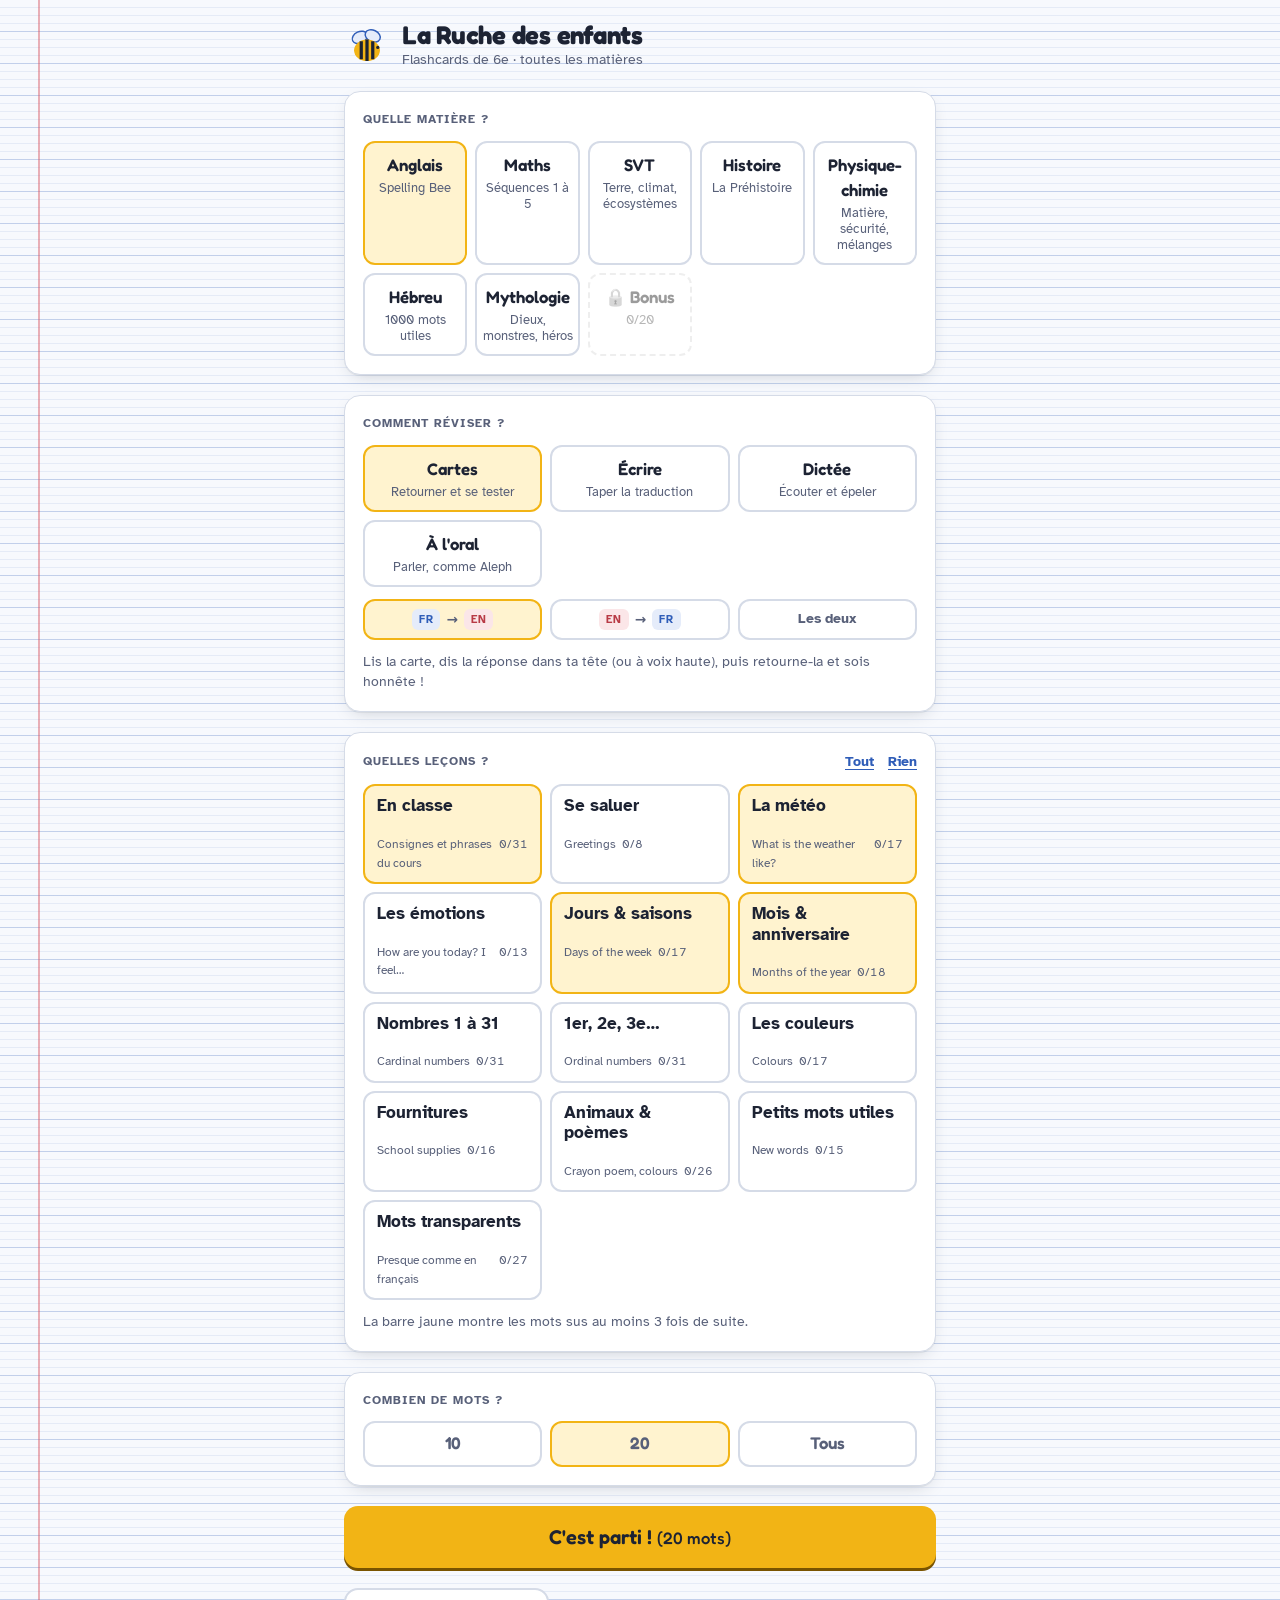
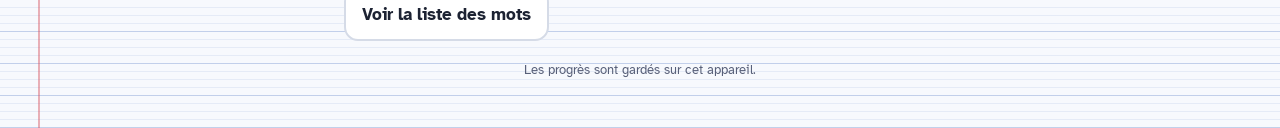
==== index.html @ da1e1bb5 "Bonus : les 7 livres de Harry Potter ; code secret limité à 3 fois de suite Co-Authored-By: Claude O" ====
<!doctype html>
<html lang="fr">
<head>
<meta charset="utf-8">
<meta name="viewport" content="width=device-width,initial-scale=1,viewport-fit=cover">
<meta name="robots" content="noindex,nofollow">
<style>:root{color-scheme:light;box-sizing:border-box;padding-top:env(safe-area-inset-top,0px);padding-bottom:env(safe-area-inset-bottom,0px)}html{scroll-padding-top:env(safe-area-inset-top,0px)}body{margin:0;padding:0;font:14px -apple-system,BlinkMacSystemFont,sans-serif;background:#faf9f5;color:#141413}img{max-width:100%}[hidden]{display:none!important}</style>
</head>
<body>
<link rel="manifest" href="manifest.webmanifest">
<link rel="icon" href="icons/icon-192.png">
<link rel="apple-touch-icon" href="icons/icon-192.png">
<meta name="theme-color" content="#F2B415">
<title>La Ruche des enfants</title>
<link rel="preconnect" href="https://fonts.googleapis.com">
<link rel="preconnect" href="https://fonts.gstatic.com" crossorigin>
<link href="https://fonts.googleapis.com/css2?family=Fredoka:wght@500;600;700&family=Atkinson+Hyperlegible:ital,wght@0,400;0,700;1,400&display=swap" rel="stylesheet">
<style>
/* Mise en page : une colonne étroite posée sur une feuille Seyès (marge rouge, lignes bleues),
   les cartes sont des fiches bristol blanches, l'accent est le jaune miel du « Spelling Bee ». */
:root{
  --paper:#F7F9FD;
  --line:rgba(70,110,190,.10);
  --line-strong:rgba(70,110,190,.22);
  --margin:rgba(214,84,96,.45);
  --card:#FFFFFF;
  --ink:#1D2333;
  --ink-soft:#586079;
  --border:#D5DBE7;
  --honey:#F2B415;
  --honey-ink:#7A5400;
  --honey-pale:#FFF3CF;
  --on-honey:#1D2333;
  --fr:#2F5DB8;
  --fr-pale:#E5ECFA;
  --en:#B83A45;
  --en-pale:#FBE6E8;
  --ok:#23804F;
  --ok-pale:#DDF2E5;
  --bad:#C23B30;
  --bad-pale:#FBE3E0;
  --shadow:0 1px 0 rgba(29,35,51,.06), 0 6px 18px -8px rgba(29,35,51,.25);
  --f-display:"Fredoka", "Trebuchet MS", system-ui, sans-serif;
  --f-body:"Atkinson Hyperlegible", "Segoe UI", system-ui, sans-serif;
  --r:16px;
}
@media (prefers-color-scheme: dark){
  :root:not([data-theme="light"]){
    --paper:#131722; --line:rgba(120,150,220,.07); --line-strong:rgba(120,150,220,.14);
    --margin:rgba(230,110,120,.35); --card:#1D2230; --ink:#ECEFF6; --ink-soft:#A2AAC0;
    --border:#30384A; --honey:#F5C33B; --honey-ink:#F5C33B; --honey-pale:#3A3115; --on-honey:#1D2333;
    --fr:#8DB0F5; --fr-pale:#22304D; --en:#F2939B; --en-pale:#43242A;
    --ok:#62CB8F; --ok-pale:#173B28; --bad:#F2857A; --bad-pale:#45201D;
    --shadow:0 1px 0 rgba(0,0,0,.3), 0 8px 22px -10px rgba(0,0,0,.7);
    color-scheme:dark;
  }
}
:root[data-theme="dark"]{
  --paper:#131722; --line:rgba(120,150,220,.07); --line-strong:rgba(120,150,220,.14);
  --margin:rgba(230,110,120,.35); --card:#1D2230; --ink:#ECEFF6; --ink-soft:#A2AAC0;
  --border:#30384A; --honey:#F5C33B; --honey-ink:#F5C33B; --honey-pale:#3A3115; --on-honey:#1D2333;
  --fr:#8DB0F5; --fr-pale:#22304D; --en:#F2939B; --en-pale:#43242A;
  --ok:#62CB8F; --ok-pale:#173B28; --bad:#F2857A; --bad-pale:#45201D;
  --shadow:0 1px 0 rgba(0,0,0,.3), 0 8px 22px -10px rgba(0,0,0,.7);
  color-scheme:dark;
}
*{box-sizing:border-box;-webkit-tap-highlight-color:transparent}
[hidden]{display:none!important}
html,body{margin:0}
body{
  background-color:var(--paper);
  background-image:
    linear-gradient(90deg, transparent 38px, var(--margin) 38px, var(--margin) 40px, transparent 40px),
    repeating-linear-gradient(180deg, transparent 0 31px, var(--line-strong) 31px 32px),
    repeating-linear-gradient(180deg, transparent 0 7px, var(--line) 7px 8px);
  color:var(--ink);
  font-family:var(--f-body);
  font-size:17px;
  line-height:1.5;
  min-height:100vh;
}
.wrap{max-width:640px;margin:0 auto;padding-inline:16px;padding-block:20px 48px;display:flex;flex-direction:column;gap:20px}
@media (min-width:700px){ .wrap{padding-inline:24px} }
h1,h2,h3{font-family:var(--f-display);font-weight:600;margin:0;text-wrap:balance;line-height:1.15}
button{font:inherit;color:inherit;cursor:pointer}
button:focus-visible,input:focus-visible,a:focus-visible,.chip:focus-visible{outline:3px solid var(--fr);outline-offset:2px}

/* En-tête */
.top{display:flex;align-items:center;justify-content:space-between;gap:12px}
.brand{display:flex;align-items:center;gap:12px;min-width:0}
.brand svg{flex:none}
.brand h1{font-size:1.6rem;font-weight:700;letter-spacing:-.01em}
.brand p{margin:0;color:var(--ink-soft);font-size:.9rem}
.iconbtn{border:1px solid var(--border);background:var(--card);border-radius:999px;padding:8px 14px;font-size:.9rem;font-weight:700;display:inline-flex;align-items:center;gap:6px}
.iconbtn:hover{border-color:var(--ink-soft)}

/* Blocs de réglages */
.panel{background:var(--card);border:1px solid var(--border);border-radius:var(--r);padding:18px;display:flex;flex-direction:column;gap:12px;box-shadow:var(--shadow)}
.label{font-size:.78rem;font-weight:700;letter-spacing:.08em;text-transform:uppercase;color:var(--ink-soft)}
.seg{display:grid;gap:8px;grid-template-columns:repeat(3,1fr)}
.seg button{border:2px solid var(--border);background:transparent;border-radius:12px;padding:10px 8px;text-align:center;display:flex;flex-direction:column;gap:2px;align-items:center;min-width:0}
.seg button b{font-family:var(--f-display);font-weight:600;font-size:1.05rem}
.seg button .sub{font-size:.8rem;color:var(--ink-soft);line-height:1.25}
.seg button[aria-pressed="true"]{border-color:var(--honey);background:var(--honey-pale)}
.seg.small button{padding:8px 6px}
.dir{display:inline-flex;align-items:center;gap:6px;font-weight:700}
.tag{font-size:.7rem;font-weight:700;letter-spacing:.06em;padding:2px 7px;border-radius:6px}
.tag.fr{background:var(--fr-pale);color:var(--fr)}
.tag.en{background:var(--en-pale);color:var(--en)}

.themes{display:grid;grid-template-columns:repeat(auto-fill,minmax(170px,1fr));gap:8px}
.chip{border:2px solid var(--border);background:transparent;border-radius:12px;padding:10px 12px;text-align:left;display:flex;flex-direction:column;gap:6px;min-width:0}
.chip[aria-pressed="true"]{border-color:var(--honey);background:var(--honey-pale)}
.chip .n{font-weight:700;line-height:1.2}
.chip .meta{font-size:.78rem;color:var(--ink-soft);display:flex;justify-content:space-between;gap:6px;font-variant-numeric:tabular-nums}
.bar{height:6px;border-radius:99px;background:var(--border);overflow:hidden}
.bar i{display:block;height:100%;background:var(--honey);border-radius:99px;transition:width .4s}
.row{display:flex;gap:8px;flex-wrap:wrap;align-items:center;justify-content:space-between}
.link{background:none;border:0;padding:0;color:var(--fr);font-weight:700;text-decoration:underline;text-underline-offset:3px;font-size:.9rem}

.go{background:var(--honey);color:var(--on-honey);border:0;border-radius:14px;padding:16px 20px;font-family:var(--f-display);font-weight:600;font-size:1.25rem;box-shadow:0 3px 0 var(--honey-ink);width:100%}
.go:active{transform:translateY(2px);box-shadow:0 1px 0 var(--honey-ink)}
.go:disabled{opacity:.5;cursor:not-allowed}
.ghost{background:var(--card);border:2px solid var(--border);border-radius:14px;padding:12px 16px;font-weight:700}
.ghost:hover{border-color:var(--ink-soft)}
.hint{font-size:.85rem;color:var(--ink-soft);margin:0}

/* Séance */
.prog{display:flex;align-items:center;gap:12px}
.prog .bar{flex:1;height:10px}
.prog span{font-variant-numeric:tabular-nums;font-weight:700;font-size:.9rem;color:var(--ink-soft)}
.stage{perspective:1400px}
.flash{position:relative;min-height:260px;transform-style:preserve-3d;transition:transform .5s cubic-bezier(.3,.7,.3,1);cursor:pointer}
.flash.flipped{transform:rotateY(180deg)}
.face{position:absolute;inset:0;backface-visibility:hidden;-webkit-backface-visibility:hidden;background:var(--card);border:1px solid var(--border);border-radius:var(--r);box-shadow:var(--shadow);padding:22px 20px;display:flex;flex-direction:column;align-items:center;justify-content:center;gap:14px;text-align:center;overflow:hidden}
.face::before{content:"";position:absolute;left:0;right:0;top:0;height:8px}
.face.fr::before{background:var(--fr)}
.face.en::before{background:var(--en)}
.face.back{transform:rotateY(180deg)}
.word{font-family:var(--f-display);font-weight:600;font-size:clamp(1.6rem,6vw,2.4rem);line-height:1.2;overflow-wrap:anywhere;text-wrap:balance}
.note{color:var(--ink-soft);font-size:.9rem;margin:0}
.tap{position:absolute;bottom:12px;font-size:.8rem;color:var(--ink-soft)}
.speak{border:1px solid var(--border);background:var(--card);border-radius:999px;width:44px;height:44px;display:inline-grid;place-items:center;color:var(--en)}
.speak:hover{border-color:var(--en)}
.prompt{background:var(--card);border:1px solid var(--border);border-radius:var(--r);box-shadow:var(--shadow);padding:22px 20px;display:flex;flex-direction:column;gap:12px;align-items:center;text-align:center;position:relative;overflow:hidden}
.prompt::before{content:"";position:absolute;left:0;right:0;top:0;height:8px;background:var(--fr)}
.prompt.en::before{background:var(--en)}
.prompt.dict::before{background:var(--honey)}
.answer{display:flex;flex-direction:column;gap:10px}
.answer input{width:100%;font-family:var(--f-body);font-size:1.4rem;padding:14px 16px;border-radius:14px;border:2px solid var(--border);background:var(--card);color:var(--ink);text-align:center;letter-spacing:.02em}
.answer input:focus{border-color:var(--fr);outline:none}
.answer input.ok{border-color:var(--ok);background:var(--ok-pale)}
.answer input.bad{border-color:var(--bad);background:var(--bad-pale)}
.btns{display:grid;grid-template-columns:1fr 1fr;gap:10px}
.btns.one{grid-template-columns:1fr}
.b-ok{background:var(--ok);color:var(--card);border:0;border-radius:14px;padding:14px;font-weight:700;font-size:1.05rem}
.b-bad{background:var(--bad);color:var(--card);border:0;border-radius:14px;padding:14px;font-weight:700;font-size:1.05rem}
.feedback{border-radius:14px;padding:14px 16px;display:flex;flex-direction:column;gap:8px}
.feedback.ok{background:var(--ok-pale);color:var(--ink)}
.feedback.bad{background:var(--bad-pale);color:var(--ink)}
.feedback h3{font-size:1.15rem}
.feedback.ok h3{color:var(--ok)}
.feedback.bad h3{color:var(--bad)}
.spell{font-family:var(--f-body);font-size:1.35rem;letter-spacing:.06em;font-weight:700;overflow-wrap:anywhere}
.spell .x{background:var(--bad);color:var(--card);border-radius:4px;padding:0 2px}
.spell .g{background:var(--ok);color:var(--card);border-radius:4px;padding:0 2px}
.spell .gap{display:inline-block;min-width:.6em;border-bottom:3px solid var(--ok)}
.spell s{text-decoration-thickness:2px}
.small{font-size:.85rem;color:var(--ink-soft)}
.dictbtn{display:flex;gap:10px;justify-content:center;flex-wrap:wrap}
.big-listen{background:var(--honey);color:var(--on-honey);border:0;border-radius:999px;padding:14px 26px;font-family:var(--f-display);font-weight:600;font-size:1.2rem;display:inline-flex;gap:10px;align-items:center;box-shadow:0 3px 0 var(--honey-ink)}

/* Cartes question / réponse (maths, SVT…) */
.qcard{background:var(--card);border:1px solid var(--border);border-radius:var(--r);box-shadow:var(--shadow);padding:26px 20px 22px;display:flex;flex-direction:column;gap:14px;position:relative;overflow:hidden}
.qcard::before{content:"";position:absolute;left:0;right:0;top:0;height:8px;background:var(--fr)}
.qcard.svt::before{background:var(--ok)}
.qcard.histoire::before{background:var(--honey)}
.qcard.pc::before{background:var(--en)}
.qcard.mytho::before{background:linear-gradient(90deg,var(--fr) 0 50%,var(--card) 50% 100%);background-size:24px 8px}
.qcard.mytho{border-color:var(--fr)}
.pic{align-self:center;width:min(240px,70%);height:auto;aspect-ratio:1;border-radius:18px;border:3px solid var(--fr);object-fit:cover;background:var(--fr-pale)}
.pic.pcpic{object-fit:contain;background:#fff;border-color:var(--border);padding:8px}
.statue{margin:6px 0 0;display:flex;flex-direction:column;align-items:center;gap:6px}
.statue img{width:min(200px,60%);height:auto;aspect-ratio:1;border-radius:14px;object-fit:cover}
.statue figcaption{font-size:.8rem;color:var(--ink-soft)}
.heword{font-family:"Arial Hebrew","Noto Sans Hebrew","Segoe UI",system-ui,sans-serif;font-size:clamp(1.9rem,8vw,2.6rem);font-weight:700;line-height:1.25;color:var(--ink);text-align:center;direction:rtl;overflow-wrap:anywhere}
.translit{text-align:center;font-style:italic;color:var(--ink-soft);font-size:1.05rem}
.herow{display:flex;align-items:center;justify-content:center;gap:12px;flex-wrap:wrap}
.qcard.hebreu::before{background:linear-gradient(180deg,var(--fr) 0 3px,var(--card) 3px 5px,var(--fr) 5px 8px)}
.tbl td.he{direction:rtl;text-align:right;font-weight:700;font-size:1.05rem}
.tbl td.he small{display:block;direction:ltr;text-align:right;font-weight:400;font-style:italic;color:var(--ink-soft);font-size:.8rem}
.medal{align-self:center;width:112px;height:112px;border-radius:50%;display:grid;place-items:center;font-size:58px;line-height:1;background:var(--fr-pale);border:3px solid var(--fr);box-shadow:inset 0 0 0 6px var(--card)}
.qcard.bonus::before{background:linear-gradient(90deg,var(--en),var(--honey),var(--ok),var(--fr))}
#subjects button.is-locked{opacity:.45;filter:grayscale(1);border-style:dashed}
#subjects button.is-locked[aria-pressed="true"]{opacity:.7}
#subjects button.is-ready{border-color:var(--honey);background:var(--honey-pale);animation:glow 1.8s ease-in-out infinite}
#subjects button.is-ready b{color:var(--honey-ink)}
@keyframes glow{0%,100%{box-shadow:0 0 0 0 rgba(242,180,21,.0)}50%{box-shadow:0 0 0 5px rgba(242,180,21,.35)}}
@media (prefers-reduced-motion: reduce){#subjects button.is-ready{animation:none}}
.tally{display:flex;flex-wrap:wrap;gap:6px;justify-content:center}
.tally span{border:1px solid var(--border);border-radius:99px;padding:4px 10px;font-size:.85rem;color:var(--ink-soft)}
.tally span b{color:var(--ink);font-variant-numeric:tabular-nums}
.tally span.has{border-color:var(--honey)}
.tally span.full{border-color:var(--ok);background:var(--ok-pale)}
.tally span.full b{color:var(--ok)}
.lock{display:flex;flex-direction:column;gap:12px;align-items:center;text-align:center}
.lock h2{font-size:1.3rem}
.lock .bar{width:100%;height:12px}
.lock b.n{font-family:var(--f-display);font-size:2.2rem;font-variant-numeric:tabular-nums;line-height:1}
#subjects{grid-template-columns:repeat(auto-fit,minmax(100px,1fr))}
#subjects button{padding-inline:4px}

.qtext{font-family:var(--f-display);font-weight:600;font-size:clamp(1.2rem,4.6vw,1.5rem);line-height:1.3;text-wrap:balance;overflow-wrap:anywhere}
.qans{border-top:2px dashed var(--border);padding-top:14px;display:flex;flex-direction:column;gap:8px}
.atext{font-size:1.1rem;line-height:1.55;overflow-wrap:anywhere}
.atext b{color:var(--en)}
.tag.q{background:var(--fr-pale);color:var(--fr);align-self:flex-start}
.tag.a{background:var(--ok-pale);color:var(--ok);align-self:flex-start}
.tbl td.ans{font-size:.92rem}
.tbl td.ans b{color:var(--en)}

/* Résultats */
.score{display:flex;align-items:baseline;gap:10px;flex-wrap:wrap}
.score b{font-family:var(--f-display);font-size:3rem;line-height:1;font-variant-numeric:tabular-nums}
.mist{list-style:none;margin:0;padding:0;display:flex;flex-direction:column}
.mist li{display:grid;grid-template-columns:1fr auto 1fr;gap:10px;padding:10px 0;border-top:1px solid var(--border);align-items:center}
.mist li span{min-width:0;overflow-wrap:anywhere}
.mist .e{font-weight:700;color:var(--en)}
.mist .f{color:var(--fr)}

/* Liste */
.list h2{font-size:1.25rem;margin-bottom:6px}
.tbl{width:100%;border-collapse:collapse;font-size:.95rem}
.tbl td{padding:8px 6px;border-top:1px solid var(--border);vertical-align:middle}
.tbl td.f{color:var(--ink-soft);width:45%}
.tbl td.e{font-weight:700}
.tbl td.s{width:36px;text-align:right}
.tbl .speak{width:32px;height:32px}
.dot{display:inline-block;width:9px;height:9px;border-radius:50%;margin-right:8px;background:var(--border);vertical-align:middle}
.dot.l1,.dot.l2{background:var(--honey)}
.dot.l3,.dot.l4,.dot.l5{background:var(--ok)}
.legend{display:flex;gap:14px;flex-wrap:wrap;font-size:.82rem;color:var(--ink-soft)}
.danger{color:var(--bad);border-color:var(--bad-pale)}
footer{font-size:.8rem;color:var(--ink-soft);text-align:center}

@media (max-width:420px){
  .seg button .sub{display:none}
  .brand h1{font-size:1.35rem}
}
@media (prefers-reduced-motion: reduce){
  .flash{transition:none}
  .bar i{transition:none}
}
</style>
<div class="wrap" id="app">
  <header class="top">
    <div class="brand">
      <svg width="46" height="46" viewBox="0 0 64 64" aria-hidden="true">
        <ellipse cx="22" cy="20" rx="11" ry="8" fill="var(--fr-pale)" stroke="var(--fr)" stroke-width="2" transform="rotate(-25 22 20)"/>
        <ellipse cx="40" cy="18" rx="11" ry="8" fill="var(--fr-pale)" stroke="var(--fr)" stroke-width="2" transform="rotate(25 40 18)"/>
        <ellipse cx="32" cy="38" rx="18" ry="15" fill="var(--honey)"/>
        <path d="M24 25.5v25M32 23v30M40 25.5v25" stroke="var(--ink)" stroke-width="4.5"/>
        <circle cx="47" cy="34" r="2.3" fill="var(--ink)"/>
      </svg>
      <div>
        <h1>La Ruche des enfants</h1>
        <p>Flashcards de 6e · toutes les matières</p>
      </div>
    </div>
    <button class="iconbtn" id="homeBtn" hidden>Accueil</button>
  </header>
  <main id="view"></main>
  <footer>Les progrès sont gardés sur cet appareil.</footer>
</div>

<script>
/* ===== Vocabulaire =====
   Une ligne = français | anglais | variantes acceptées (séparées par ;) | remarque
   Les articles (a, an, the, to) sont facultatifs quand on écrit, mais s'ils sont écrits ils doivent être justes. */
const THEMES = [
{id:'classe', nom:'En classe', sous:'Consignes et phrases du cours', data:`
faire l'appel | to take the register | to take a register
souligner | to underline
entourer | to circle
surligner | to highlight
distribuer | to hand out
poser (quelque chose) | to put down
jeter | to throw
saluer | to greet
suivre | to follow
épeler | to spell
Qui est absent aujourd'hui ? | Who is absent today?
absent (qui manque) | missing
Personne n'est absent aujourd'hui. | Nobody is missing today.
il y a (+ pluriel) | there are
beaucoup de, plusieurs | many
des élèves | pupils | students
Qui peut m'aider, s'il vous plaît ? | Who can help me, please?
Comment dit-on … en anglais ? | How do you say ... in English? | | « English » prend toujours une majuscule.
Que veut dire … ? | What does ... mean?
Peux-tu épeler … ? | Can you spell ...?
le contraire | the opposite
le pluriel | the plural
les devoirs | homework | | Pas de « s » : homework est invariable.
Quelle est la date aujourd'hui ? | What is the date today?
la dernière leçon | the last lesson
une virgule | a comma
une majuscule | a capital letter
facile | easy
comme (facile comme ABC) | as
un mot transparent | a transparent word
un concours d'orthographe | a spelling bee
`},
{id:'saluer', nom:'Se saluer', sous:'Greetings', data:`
bonjour (le matin) | good morning
bonjour (l'après-midi) | good afternoon
bonsoir | good evening
bonjour, salut | hello | hi
Comment vas-tu aujourd'hui ? | How are you today?
Nous sommes contents de te voir ! | We are happy to see you!
Dis bonjour à la classe ! | Say hello to the class!
fier, fière | proud
`},
{id:'meteo', nom:'La météo', sous:'What is the weather like?', data:`
la météo, le temps | the weather
Quel temps fait-il aujourd'hui ? | What is the weather like today?
ensoleillé | sunny
nuageux | cloudy
venteux (il y a du vent) | windy
pluvieux | rainy
neigeux (il neige) | snowy
orageux | stormy
froid | cold
doux, tiède | warm
chaud | hot
le soleil | the sun
la lune | the moon
une goutte de pluie | a raindrop
des gouttes de pluie | raindrops
un arc-en-ciel | a rainbow
le tonnerre | thunder
`},
{id:'emotions', nom:'Les émotions', sous:'How are you today? I feel…', data:`
nerveux, stressé | nervous
perdu, qui ne comprend pas | confused
fatigué | tired
qui a sommeil | sleepy
amoureux | in love
malade | sick | ill
bête, idiot | silly
heureux, content | happy
en colère | angry
triste | sad
fier, fière | proud
surexcité, très impatient | excited
Je me sens… | I feel ...
`},
{id:'jours', nom:'Jours & saisons', sous:'Days of the week', data:`
lundi | Monday | | Le jour de la lune (the moon).
mardi | Tuesday | | Le jour de Tiw, un dieu germanique.
mercredi | Wednesday | | Le jour de Woden. Attention au « d » muet : Wed-nes-day.
jeudi | Thursday | | Le jour de Thor, dieu du tonnerre.
vendredi | Friday | | Le jour de Frigg, déesse de l'amour.
samedi | Saturday | | Le jour de Saturne.
dimanche | Sunday | | Le jour du soleil (the sun).
un jour | a day
une semaine | a week
aujourd'hui | today
l'hiver | winter | | Les saisons ne prennent pas de majuscule.
le printemps | spring
l'été | summer
l'automne | autumn | fall
un dieu | a god
une déesse | a goddess
la sagesse | wisdom
`},
{id:'mois', nom:'Mois & anniversaire', sous:'Months of the year', data:`
janvier | January
février | February | | N'oublie pas le premier « r » : Feb-ru-ary.
mars | March
avril | April
mai | May
juin | June
juillet | July
août | August
septembre | September
octobre | October
novembre | November
décembre | December
un mois | a month
une année | a year
un anniversaire | a birthday
Quand est ton anniversaire ? | When is your birthday?
Mon anniversaire est en mai. | My birthday is in May. | | « in » + le mois seul.
Mon anniversaire est le 28 mai. | My birthday is on the 28th of May. | My birthday is on the twenty-eighth of May | « on the » + nombre ordinal + « of » + mois.
`},
{id:'nombres', nom:'Nombres 1 à 31', sous:'Cardinal numbers', data:`
1 | one
2 | two
3 | three
4 | four
5 | five
6 | six
7 | seven
8 | eight
9 | nine
10 | ten
11 | eleven
12 | twelve
13 | thirteen
14 | fourteen
15 | fifteen
16 | sixteen
17 | seventeen
18 | eighteen
19 | nineteen
20 | twenty
21 | twenty-one
22 | twenty-two
23 | twenty-three
24 | twenty-four
25 | twenty-five
26 | twenty-six
27 | twenty-seven
28 | twenty-eight
29 | twenty-nine
30 | thirty
31 | thirty-one
`},
{id:'ordinaux', nom:'1er, 2e, 3e…', sous:'Ordinal numbers', data:`
1er (premier) | first | | 1st
2e (deuxième) | second | | 2nd
3e (troisième) | third | | 3rd
4e (quatrième) | fourth | | 4th
5e (cinquième) | fifth | | 5th — five devient fif-th.
6e (sixième) | sixth | | 6th
7e (septième) | seventh | | 7th
8e (huitième) | eighth | | 8th — un seul « t ».
9e (neuvième) | ninth | | 9th — pas de « e ».
10e (dixième) | tenth | | 10th
11e (onzième) | eleventh | | 11th
12e (douzième) | twelfth | | 12th — twelve devient twelf-th.
13e (treizième) | thirteenth | | 13th
14e (quatorzième) | fourteenth | | 14th
15e (quinzième) | fifteenth | | 15th
16e (seizième) | sixteenth | | 16th
17e (dix-septième) | seventeenth | | 17th
18e (dix-huitième) | eighteenth | | 18th
19e (dix-neuvième) | nineteenth | | 19th
20e (vingtième) | twentieth | | 20th — le « y » devient « ie ».
21e (vingt et unième) | twenty-first | | 21st
22e (vingt-deuxième) | twenty-second | | 22nd
23e (vingt-troisième) | twenty-third | | 23rd
24e (vingt-quatrième) | twenty-fourth | | 24th
25e (vingt-cinquième) | twenty-fifth | | 25th
26e (vingt-sixième) | twenty-sixth | | 26th
27e (vingt-septième) | twenty-seventh | | 27th
28e (vingt-huitième) | twenty-eighth | | 28th
29e (vingt-neuvième) | twenty-ninth | | 29th
30e (trentième) | thirtieth | | 30th
31e (trente et unième) | thirty-first | | 31st
`},
{id:'couleurs', nom:'Les couleurs', sous:'Colours', data:`
rouge | red
violet | purple
jaune | yellow
noir | black | | Avec « ck » à la fin.
gris | grey | gray
blanc | white | | Avec un « h » muet : w-h-ite.
vert | green
orange | orange
bleu | blue
rose | pink
marron | brown
doré | golden | gold
argenté | silver
turquoise | turquoise
bordeaux | burgundy
une couleur | a colour | a color
Ma couleur préférée est le rouge. | My favourite colour is red. | My favorite color is red
`},
{id:'fournitures', nom:'Fournitures', sous:'School supplies', data:`
une trousse | a pencil case
un bâton de colle | a glue stick
des ciseaux | scissors | a pair of scissors
un stylo | a pen
des stylos | pens
un taille-crayon | a pencil sharpener | a sharpener
une gourde | a water bottle | a bottle
un crayon à papier | a pencil
une gomme | an eraser | a rubber | « an » devant une voyelle : an eraser.
un surligneur | a highlighter
des surligneurs | highlighters
une règle | a ruler
un cartable | a school bag | a schoolbag
un livre | a book
des livres | books
une craie grasse, un crayon de cire | a crayon
`},
{id:'poemes', nom:'Animaux & poèmes', sous:'Crayon poem, colours', data:`
un dinosaure | a dinosaur
une souris | a mouse
le fromage | cheese
un chien | a dog
une puce (l'insecte) | a flea
une maison | a house
une porte | a door
une fenêtre | a window
des fenêtres | windows
un renard | a fox
une grenouille | a frog
un requin | a shark
une chauve-souris | a bat
un fantôme | a ghost
une figue | a fig
la barbe à papa | cotton candy | candy floss
le chocolat | chocolate
la gelée | jelly
dessiner | to draw
fou | crazy
grand, gros | big
grand (de taille) | tall
petit | small
amusant, le plaisir | fun
quelque chose | something
puis, ensuite | then
`},
{id:'mots', nom:'Petits mots utiles', sous:'New words', data:`
jamais | never
se souvenir | to remember
oublier | to forget
si | if
peut-être | maybe
combien | how many
cependant | however
l'ordre | order | the order
une position | a position
une course | a race | the race
pourquoi | why
Je ne sais pas pourquoi. | I don't know why. | I do not know why
absurde | absurd
un nombre cardinal | a cardinal number
un nombre ordinal | an ordinal number
`},
{id:'transparents', nom:'Mots transparents', sous:'Presque comme en français', data:`
une table | a table
un bus | a bus
un restaurant | a restaurant | | Comme en français : res-tau-rant.
un lion | a lion
un fruit | a fruit
la jungle | the jungle
un biscuit | a biscuit
un zoo | a zoo
l'océan | the ocean | | Pas d'accent en anglais.
le théâtre | the theatre | the theater
une banane | a banana
un oignon | an onion
un parapluie | an umbrella
la soupe | soup
un kangourou | a kangaroo
un vélo, une bicyclette | a bicycle | a bike
une salade | a salad
une tomate | a tomato
le shampooing | shampoo
la limonade | lemonade
le café | coffee
un lézard | a lizard
un entraîneur | a coach
un sandwich | a sandwich
un T-shirt | a T-shirt
le pop-corn | popcorn
une interview | an interview
`},
];

THEMES.forEach(t => t.subject = 'anglais');
/* ===== Maths et SVT : une ligne = question | réponse | | remarque
   **mot** = en gras · ¶ = retour à la ligne ===== */
const QA_THEMES = [
{id:'m-s1-nombres', subject:'maths', nom:'Séq. 1 · Nombres entiers', sous:'Chiffres, millions, milliards', data:`
À quoi servent les nombres entiers naturels ? | À **compter** des objets, des personnes… à donner une **quantité**.
Donne trois exemples d'entiers naturels. | Par exemple **2, 90, 307**.
Quelle différence entre un chiffre et un nombre ? | Il n'y a que **10 chiffres** (de 0 à 9). Ils servent à **écrire tous les nombres**.
Combien vaut un milliard ? | **Mille millions**, soit **1 000 000 000**.
Dans 1 023 456 789, quel est le chiffre des dizaines de millions ? | **2**.
Dans 1 023 456 789, quel est le chiffre des centaines de milliers ? | **4**.
Comment écrire 1023456789 pour qu'il soit lisible ? | **1 023 456 789** : on laisse un **espace tous les 3 chiffres** en partant de la droite.
Décompose 4 507 avec des multiplications. | **4 × 1 000 + 5 × 100 + 0 × 10 + 7 × 1**.
`},
{id:'m-s1-ortho', subject:'maths', nom:'Séq. 1 · Écrire les nombres', sous:'Million, vingt, cent, mille', data:`
Million et milliard prennent-ils un S au pluriel ? Pourquoi ? | **Oui**, car ce sont des **noms** : trois million**s**.
Quand « vingt » et « cent » prennent-ils un S ? | Quand ils sont **multipliés** et **ne sont suivis d'aucun autre nombre** : quatre-vingt**s**, deux-cent**s**. ¶ Mais : quatre-vingt-trois, deux-cent-dix.
« Mille » prend-il un S ? | **Jamais**, il est **invariable**.
Écris 3 500 en lettres. | **trois-mille-cinq-cents** (avec un **s** à cents).
`},
{id:'m-s1-comparer', subject:'maths', nom:'Séq. 1 · Comparer, encadrer', sous:'Ordre, symboles, ordre de grandeur', data:`
Que veut dire comparer deux nombres ? | Dire lequel est **le plus grand**, **le plus petit**, ou s'ils sont **égaux**.
Qu'est-ce que l'ordre croissant ? | Du **plus petit au plus grand**.
Range 45, 12, 100, 50 dans l'ordre décroissant. | **100 > 50 > 45 > 12**.
Que signifient les symboles < et > ? | **<** : « est strictement **inférieur** à ». ¶ **>** : « est strictement **supérieur** à ».
Que signifie le symbole ≈ ? | « **Environ égal** à ».
Qu'est-ce qu'encadrer un nombre ? | Donner un nombre **plus petit** et un nombre **plus grand** que lui.
Encadre 5 678 901 au millier près. | **5 678 000 < 5 678 901 < 5 679 000**.
Qu'est-ce qu'un ordre de grandeur d'un nombre ? | Une **valeur simple et proche** de ce nombre.
Donne un ordre de grandeur de 22 135 467 891 au million près. | **22 135 000 000**. ¶ On note 22 135 467 891 **≈** 22 135 000 000.
`},
{id:'m-s2-droites', subject:'maths', nom:'Séq. 2 · Points et droites', sous:'Géométrie plane', data:`
Qu'est-ce qu'un point ? Comment le représente-t-on ? | Le **plus petit élément du plan**, **sans longueur ni largeur**. On le représente par une **croix**.
Combien de droites passent par deux points distincts ? | **Une seule** (une unique droite).
Combien de droites passent par un seul point ? | **Une infinité**.
Comment peut-on nommer la droite qui passe par A et B ? | **(AB)** ou **(BA)**, ou **(d)** si on lui donne un nom.
Dans la droite (xy), x et y sont-ils des points ? | **Non**, ce sont des **directions**.
Comment appelle-t-on le point où plusieurs droites se croisent ? | Le **point d'intersection**.
Trois points H, D, F sont alignés. Comment nommer la droite ? | **(HD)**, **(DF)** ou **(HF)** : c'est la même droite.
`},
{id:'m-s2-alignes', subject:'maths', nom:'Séq. 2 · Demi-droites, alignement', sous:'[Ax), ∈ et ∉', data:`
Que fait un point A placé sur une droite (xy) ? | Il partage la droite en **deux demi-droites** : **[Ax)** et **[Ay)**.
Comment note-t-on la demi-droite d'origine A qui part vers x ? | **[Ax)** : **crochet** du côté de A, **parenthèse** du côté de x.
Quand dit-on que des points sont alignés ? | Quand ils **appartiennent à une même droite**.
Deux points sont-ils toujours alignés ? | **Oui, toujours**.
Que signifient les symboles ∈ et ∉ ? | **∈** : « **appartient à** ». ¶ **∉** : « **n'appartient pas à** ».
Le point C est sur la droite (DE). Comment l'écrire ? | **C ∈ (DE)**. On a aussi D ∈ (CE) et E ∈ (CD).
Le point G n'est pas sur la droite (FH). Comment l'écrire ? | **G ∉ (FH)**. On a aussi F ∉ (GH) et H ∉ (FG).
`},
{id:'m-s2-segments', subject:'maths', nom:'Séq. 2 · Segments et milieu', sous:'[AB], AB, codage', data:`
Qu'est-ce que le segment [AB] ? | La **portion de la droite (AB)** **délimitée par les points A et B**. On le note avec des **crochets** : [AB] ou [BA].
Quelle différence entre (AB), [AB] et AB ? | **(AB)** est la **droite**. ¶ **[AB]** est le **segment**. ¶ **AB** est la **longueur** du segment.
Qu'est-ce que la longueur d'un segment ? | La **distance entre ses extrémités**, c'est-à-dire le **plus court chemin** entre les 2 points.
Qu'est-ce que le milieu d'un segment ? | Le point du segment situé **à égale distance de ses extrémités**.
Si I est le milieu de [AB], donne les 3 égalités. | **AI = IB** ¶ **AB = 2 × AI** ¶ **AI = AB ÷ 2**
À quoi sert le codage (les petits traits) ? | À montrer que **deux longueurs sont égales**.
`},
{id:'m-s2-perimetre', subject:'maths', nom:'Séq. 2 · Périmètre', sous:'Contour, formules', data:`
Qu'est-ce que le périmètre d'une figure ? | La **longueur de son contour**.
Comment calcule-t-on le périmètre d'un polygone ? | On **additionne les longueurs de ses côtés**, toutes exprimées dans la **même unité**.
Formule du périmètre du carré ? | **P = 4 × c**
Formule du périmètre du rectangle ? | **P = 2 × (L + l)**
Formule du périmètre du losange ? | **P = 4 × c**
Formule du périmètre d'un pentagone régulier ? | **P = 5 × c**
ABCD a pour côtés 1,3 ; 2,3 ; 2,8 et 1,5 cm. Son périmètre ? | P = AB + BC + CD + DA = 1,3 + 2,3 + 2,8 + 1,5 = **7,9 cm**.
Périmètre d'un losange de côté 3,6 cm ? | P = 4 × 3,6 = **14,4 cm**.
`},
{id:'m-s2-paralleles', subject:'maths', nom:'Séq. 2 · Parallèles, perpendiculaires', sous:'Propriétés « cœur »', data:`
Quand deux droites sont-elles parallèles ? | Quand elles **ne se coupent pas**. On note **(d1) // (d2)**.
Quand deux droites sont-elles sécantes ? | Quand elles ont **un seul point d'intersection**.
Quand deux droites sont-elles perpendiculaires ? | Quand elles se coupent en formant un **angle droit**. On note **(d1) ⊥ (d2)**.
Propriété ❤ des droites perpendiculaires ? | Si deux droites sont **perpendiculaires à une même droite**, alors elles sont **parallèles**.
Propriété ❤ des droites parallèles ? | Si deux droites sont **parallèles**, toute droite **perpendiculaire à l'une** est **perpendiculaire à l'autre**.
(d1) ⊥ (Δ) et (d2) ⊥ (Δ). Prouve que (d1) // (d2). | **On sait que** (d1) ⊥ (Δ) et (d2) ⊥ (Δ). ¶ **Propriété :** si deux droites sont perpendiculaires à une même droite, alors elles sont parallèles. ¶ **Donc** (d1) // (d2).
(d1) // (d2) et (d1) ⊥ (Δ). Prouve que (Δ) ⊥ (d2). | **On sait que** (d1) // (d2) et (d1) ⊥ (Δ). ¶ **Propriété :** si deux droites sont parallèles, toute droite perpendiculaire à l'une est perpendiculaire à l'autre. ¶ **Donc** (Δ) ⊥ (d2).
Comment se lit le symbole Δ ? | **Delta**.
`},
{id:'m-s3-decimaux', subject:'maths', nom:'Séq. 3 · Nombres décimaux', sous:'Début du chapitre', data:`
Qu'est-ce qu'une fraction décimale ? | Une fraction dont le **dénominateur** est **1, 10, 100, 1 000…**
Comment lit-on 7/10 ? Et 35/100 ? | **Sept dixièmes**. ¶ **Trente-cinq centièmes**.
4/7 est-elle une fraction décimale ? | **Non**, car son dénominateur est **7**.
Qu'est-ce qu'un nombre décimal ? | Un nombre qui **peut s'écrire sous forme de fraction décimale**.
Donne les écritures de 35/4. | Décimale : **8,75** ¶ Fraction décimale : **875/100** ¶ Écriture mixte : **8 + 75/100**
Décompose 65 430,1. | **6 × 10 000 + 5 × 1 000 + 4 × 100 + 3 × 10 + 0,1**
Décompose 2,978 avec des fractions. | **2 + 9/10 + 7/100 + 8/1000**
Écris 2,978 avec sa partie entière et sa partie décimale. | **2 + 0,978**
Qu'est-ce qu'une demi-droite graduée d'origine O ? | Une demi-droite sur laquelle on choisit une **unité** que l'on **reporte régulièrement à partir de l'origine**.
Qu'est-ce que l'abscisse d'un point ? | Le **nombre** qui **repère ce point** sur une demi-droite graduée.
`},
{id:'m-s3-comparer', subject:'maths', nom:'Séq. 3 · Comparer et ranger', sous:'Décimaux, <, >, =', data:`
Que veut dire comparer deux nombres décimaux ? | Dire lequel est **le plus grand**, **le plus petit**, ou s'ils sont **égaux**.
Compare 9,3 et 5,8. | **9,3 > 5,8** : 9,3 est **supérieur** à 5,8.
Compare 37,1 et 194,8. | **37,1 < 194,8** : 37,1 est **inférieur** à 194,8.
0,73900 et 0,739 sont-ils égaux ? | **Oui** : **0,73900 = 0,739**. Les zéros à la fin de la partie décimale ne changent rien.
Que veut dire ranger dans l'ordre croissant ? | Ranger **du plus petit au plus grand**.
Que veut dire ranger dans l'ordre décroissant ? | Ranger **du plus grand au plus petit**.
Range dans l'ordre croissant : 5,8 ; 3,9 ; 94,3 ; 2,1 ; 105,6 ; 3,84. | **2,1 < 3,84 < 3,9 < 5,8 < 94,3 < 105,6**
Lequel est le plus grand : 3,9 ou 3,84 ? | **3,9**, car 3,9 = 3,90 et **90 centièmes > 84 centièmes**.
`},
{id:'m-s3-encadrer', subject:'maths', nom:'Séq. 3 · Encadrer et intercaler', sous:"À l'unité, au dixième, au centième", data:`
Qu'est-ce qu'encadrer un nombre décimal ? | L'écrire **entre un nombre plus petit que lui** et **un autre plus grand**.
Que sont deux entiers consécutifs ? | Deux entiers **qui se suivent**, comme 78 et 79.
Encadre 78,637 à l'unité. | **78 < 78,637 < 79** (écart : 79 − 78 = **1**)
Encadre 78,637 au dixième. | **78,6 < 78,637 < 78,7** (écart : **0,1**)
Encadre 78,637 au centième. | **78,63 < 78,637 < 78,64** (écart : **0,01**)
Comment lit-on 78 < 78,637 < 79 ? | « 78,637 est **compris entre** 78 et 79 ».
Qu'est-ce qu'intercaler un nombre entre deux nombres ? | **Trouver un nombre compris entre** ces deux nombres.
Intercale un nombre entre 72,5 et 72,6. | Par exemple **72,54** : 72,5 < 72,54 < 72,6.
Combien de nombres peut-on intercaler entre 72,5 et 72,6 ? | **Une infinité** ! Par exemple 72,512 ou 72,5899.
`},
{id:'m-s3-arrondir', subject:'maths', nom:'Séq. 3 · Arrondir', sous:"À l'unité, au dixième", data:`
Pour arrondir à l'unité, quel chiffre regarde-t-on ? | Le **chiffre des dixièmes**.
Pour arrondir à l'unité, quand arrondit-on à l'unité inférieure ? | Quand le chiffre des dixièmes est **0, 1, 2, 3 ou 4**.
Pour arrondir à l'unité, quand arrondit-on à l'unité supérieure ? | Quand le chiffre des dixièmes est **5, 6, 7, 8 ou 9**.
Arrondis 94,751 à l'unité. | **95** (le chiffre des dixièmes est 7).
Arrondis 94,123 à l'unité. | **94** (le chiffre des dixièmes est 1).
Pour arrondir au dixième, quel chiffre regarde-t-on ? | Le **chiffre des centièmes** : de 0 à 4, on arrondit au dixième **inférieur** ; de 5 à 9, au dixième **supérieur**.
Arrondis 94,751 au dixième. | **94,8** (le chiffre des centièmes est 5).
Arrondis 94,123 au dixième. | **94,1** (le chiffre des centièmes est 2).
`},
{id:'m-s5-addition', subject:'maths', nom:'Séq. 5 · Addition des décimaux', sous:'Somme, termes, propriétés', data:`
Qu'est-ce que l'addition ? | L'opération qui fait correspondre à deux nombres a et b **leur somme a + b**.
Comment s'appellent a et b dans la somme a + b ? | Les **termes** de la somme.
Comment s'écrit la somme de 5 et de 6 ? | **5 + 6**, qui est égale à **11**.
Que veut dire « l'addition est commutative » ? | On peut **changer l'ordre des termes** : **a + b = b + a**. ¶ Ex. : 10 + 6 = 6 + 10 = 16.
Que veut dire « l'addition est associative » ? | On peut **regrouper les termes** comme on veut : **(a + b) + c = a + (b + c) = a + b + c**.
Vérifie que (10 + 6) + 7 = 6 + (10 + 7). | (10 + 6) + 7 = 16 + 7 = **23** et 6 + (10 + 7) = 6 + 17 = **23**.
Calcule astucieusement 18,4 + 13 + 1,6 + 47. | On regroupe : **(18,4 + 1,6) + (13 + 47) = 20 + 60 = 80**.
Que vaut a + 0 ? | **a + 0 = 0 + a = a**. Ex. : 5 + 0 = 0 + 5 = 5.
Comment appelle-t-on 0 dans l'addition ? | L'**élément neutre** de l'addition.
`},
{id:'s-conditions', subject:'svt', nom:'Les conditions de la vie', sous:'La Terre, planète habitée', data:`
Quelles planètes du système solaire sont gazeuses ? | **Jupiter, Saturne, Uranus et Neptune** : elles n'ont **pas de sol**.
Qu'est-ce qu'une planète tellurique ? Cite-les. | Une planète **solide**, faite de **roches**, avec un **sol** : **Mercure, Vénus, la Terre et Mars**.
Quel est le principal constituant des êtres vivants ? | **L'eau** (liquide) : 93 % du champignon, 94 % de la mousse, 74 % de la mésange.
Par quoi commence toujours une hypothèse ? | **« Je pense que… »** ou **« Je suppose que… »**.
Comment varie la température quand on s'éloigne du Soleil ? | Elle **diminue** : plus on est **proche du Soleil**, plus il fait **chaud**.
Quelle est la seule planète où l'on trouve de l'eau liquide ? | **La Terre**.
Quelles sont les 3 conditions de la Terre qui permettent la vie ? | 1) Une **bonne distance au Soleil**, donc une **bonne température**. ¶ 2) De l'**eau à l'état liquide**, indispensable à la vie. ¶ 3) Une **atmosphère** riche en **dioxygène**, avec la **couche d'ozone**.
En quoi l'atmosphère favorise-t-elle la vie ? | Elle maintient une **température propice** à la vie et **filtre les rayonnements dangereux** du Soleil.
`},
{id:'s-serre', subject:'svt', nom:"L'effet de serre", sous:'GES, 15 °C, −18 °C', data:`
Qu'est-ce que l'effet de serre ? | Un **phénomène naturel** qui **retient une partie de la chaleur** renvoyée par la Terre. Il maintient la température moyenne à **15 °C**.
Quelle serait la température sans effet de serre ? | **−18 °C** (moins dix-huit degrés).
Qu'est-ce qu'un gaz à effet de serre (GES) ? | Un **gaz de l'atmosphère** qui **absorbe et réémet** le **rayonnement infrarouge** (la chaleur) renvoyé par la Terre.
Cite 3 gaz à effet de serre. | Le **dioxyde de carbone** (CO₂), la **vapeur d'eau**, le **méthane** (CH₄).
Explique l'effet de serre en 4 étapes. | 1) Le **Soleil chauffe** la surface de la Terre. ¶ 2) La Terre émet des **infrarouges** (chaleur). ¶ 3) Les **GES absorbent** une partie de ces infrarouges. ¶ 4) L'atmosphère réchauffée **renvoie de la chaleur** vers la Terre.
`},
{id:'s-rechauffement', subject:'svt', nom:'Le réchauffement climatique', sous:'Preuves, causes, solutions', data:`
Qu'est-ce qu'un climatosceptique ? | Une personne qui **ne « croit » pas** au réchauffement climatique.
Que pensent les climatologues ? | **97 %** sont d'accord sur l'**origine humaine** du réchauffement.
Qu'est-ce que le GIEC ? | Le **groupe d'experts** qui étudie les **variations du climat** et leurs conséquences.
Comment a évolué la température en France entre 1975 et 2020 ? | Elle est passée de 12 °C à 14 °C : elle a **augmenté de 2 °C**.
Comment rédige-t-on la lecture d'un document ? | **« Je vois que… »** (ce que je lis), puis **« Je déduis que… »** (ce que j'en conclus).
Le réchauffement est-il dû uniquement à des causes naturelles ? | **Non**. Les **activités humaines** (transports, énergie, électricité, déchets) rejettent des **GES** comme le CO₂ et le CH₄.
Cite des conséquences du réchauffement climatique. | Des **incendies**, la **disparition des sapins**, le **blanchissement des coraux** : les **écosystèmes sont détruits**.
Que peut-on faire pour le limiter ? | **Replanter des arbres** (la forêt **absorbe le CO₂** et protège les sols de l'**érosion**), prendre les **transports en commun**, **recycler**.
`},
{id:'s-ecosystemes', subject:'svt', nom:'Les écosystèmes', sous:'Forêt, réseau alimentaire', data:`
Qu'est-ce qu'un écosystème ? | Un ensemble formé par les **êtres vivants**, leur **milieu de vie**, et les **interactions** des êtres vivants entre eux et avec leur milieu.
Qu'est-ce qu'un paramètre ? Donne un exemple. | Une **grandeur que l'on peut mesurer**, par exemple la **température** (ou l'humidité, le vent, la luminosité).
Compare la forêt (milieu fermé) et la prairie (milieu ouvert). | La forêt est beaucoup plus **sombre** (luminosité 0 à 200 contre 1 800), **moins venteuse**, plus **humide** et un peu plus **fraîche**.
Qu'est-ce qu'un réseau alimentaire ? | Plusieurs **chaînes alimentaires reliées** entre elles.
Que veut dire la flèche dans un réseau alimentaire ? | **« Est mangé par »**. Elle va de celui qui est mangé vers celui qui mange.
Donne une chaîne alimentaire de la forêt. | **Hêtre** (feuilles) → **bombyx** (chenilles) → **mésange** → **épervier**.
Qu'est-ce que les serres ? | Des **doigts prolongés de longues griffes** qui s'enfoncent dans la proie.
Comment l'épervier est-il adapté à la chasse en forêt ? | Il a des **ailes courtes**, de **longues pattes** et des **serres**.
Pourquoi le peuplement d'un écosystème n'est-il pas dû au hasard ? | Les êtres vivants vivent là où le **milieu leur convient**. Ex. : le pied-de-mouton ne pousse qu'en milieu **humide et sombre** ; la mésange niche dans un trou creusé par le **pic épeiche**.
Qui mange la mésange ? | **L'épervier** (et la martre).
Que mange le chevreuil ? | **Les feuilles du hêtre**.
Qui mange les larves du capricorne ? | **Le pic épeiche**.
`},
{id:'h-c1-intro', subject:'histoire', nom:'Ch. 1 · Connaître la Préhistoire', sous:'Définition, archéologues', data:`
Qu'est-ce que la Préhistoire ? | La période **la plus ancienne** de l'histoire de l'humanité : de l'**apparition des premiers hommes** à l'**invention de l'écriture**.
Quand commence la Préhistoire ? | Avec l'apparition des premiers hommes **en Afrique**, il y a environ **2,5 millions d'années**.
Quand se termine la Préhistoire ? | Avec l'**invention de l'écriture**, vers **3 300 av. J.-C.**
Grâce à qui connaît-on la Préhistoire ? | Grâce aux **fouilles archéologiques** et aux découvertes des **archéologues**.
Quels outils utilisent les archéologues ? | Des outils **précis et fragiles** : **petites pelles, pinceaux, truelles, tamis**…
Pourquoi les archéologues creusent-ils couche par couche ? | Car **chaque niveau du sol** correspond à **une époque différente**.
Que font les archéologues de chaque objet découvert ? | Il est **noté, photographié et dessiné**. Rien n'est déplacé sans être **enregistré**.
Qu'est-ce qu'un fossile ? | Une **trace de vie**, animale ou végétale, **préservée dans la roche**.
Pourquoi date-t-on les fossiles et les vestiges ? | Pour connaître leur **âge**, mais aussi **comment les hommes vivaient**, ce qu'ils **mangeaient**, leurs **croyances**.
Comment date-t-on les vestiges en laboratoire ? | Par des analyses : **carbone 14**, **ADN**, datation par la pierre ou les sédiments.
`},
{id:'h-c1-especes', subject:'histoire', nom:"Ch. 1 · L'évolution humaine", sous:'Toumaï, Lucy, Homo…', data:`
Quel est l'hominidé connu le plus ancien ? | **Toumaï**, un *Sahelanthropus tchadensis*.
Qui est Lucy ? | Un **australopithèque** : un ancien primate qui a vécu il y a environ **3,5 à 2,5 millions d'années**.
Qui marche debout mais ne fabrique pas d'outils ? | **Lucy** (et Toumaï).
Quelle espèce maîtrise le feu et quitte l'Afrique ? | **Homo erectus**.
Quelle est notre espèce actuelle ? | **Homo sapiens**.
Que sait faire Homo sapiens ? | Il utilise des **outils perfectionnés** et se répand sur **tous les continents**.
Pourquoi surnomme-t-on l'Afrique « le berceau de l'humanité » ? | Parce que les **premiers hominidés** y sont **apparus**.
Qu'est-ce qu'un hominidé ? | Une espèce de la **famille de l'Homme et de ses ancêtres**.
Que montre l'évolution humaine ? | Une **progression** de la **posture**, de la **taille** et des **capacités techniques et culturelles**.
Range dans l'ordre d'apparition : Homo erectus, Toumaï, Homo sapiens, Lucy, Homo habilis. | **Toumaï → Lucy → Homo habilis → Homo erectus → Homo sapiens**. | | Complément (frise) : Toumaï vers 7 millions d'années, Homo habilis vers 2,5 millions, Homo erectus vers 2 millions, Homo sapiens vers 300 000 ans.
`},
{id:'h-c1-innovations', subject:'histoire', nom:'Ch. 1 · Le feu et les outils', sous:'Innovations techniques', data:`
Quand l'homme a-t-il maîtrisé le feu ? Quelle espèce ? | Il y a environ **400 000 ans**, par **Homo erectus**.
À quoi servait le feu ? | À **cuire** les aliments, se **réchauffer**, se **protéger** des animaux sauvages et **éclairer** les grottes.
Depuis quand l'homme fabrique-t-il des outils en pierre taillée ? | Depuis environ **2,5 millions d'années**.
À quoi servaient les outils en pierre taillée ? | À **couper**, **gratter**, **dépecer** des animaux et **fabriquer d'autres outils**.
Pourquoi ces innovations sont-elles essentielles ? | Elles ont facilité la **survie** et l'**adaptation** des hommes. Grâce au feu, ils ont pu aller dans des **régions plus froides**.
`},
{id:'h-c1-mots', subject:'histoire', nom:'Ch. 1 · Mots et dates', sous:'Vocabulaire à connaître', data:`
Qu'est-ce qu'un archéologue ? | Un **scientifique** qui étudie le passé grâce aux **vestiges** retrouvés lors de **fouilles**.
Qu'est-ce qu'un vestige ? | **Ce qui reste d'une époque passée** : outil, os, poterie, peinture…
Que s'est-il passé vers 2,5 millions d'années ? | Les **premiers hommes** en Afrique et les **premiers outils en pierre taillée** : **début de la Préhistoire**.
Que s'est-il passé vers 400 000 ans ? | La **maîtrise du feu** par Homo erectus.
Que s'est-il passé vers 3 300 av. J.-C. ? | L'**invention de l'écriture** : **fin de la Préhistoire**.
`},
{id:'pc-c1-matiere', subject:'pc', nom:'Ch. 1 · La matière', sous:'Familles, propriétés', data:`
Où trouve-t-on de la matière ? | **Partout** et sous diverses formes. Elle peut être **vivante ou inerte**, **naturelle ou fabriquée** par l'Homme.
Cite les 5 familles de matière. | Les **métaux**, les **plastiques**, le **verre**, la **matière minérale** et la **matière organique**.
Donne des exemples de métaux. | Le **fer**, l'**aluminium**, le **cuivre**…
Donne des exemples de matière minérale. | La **roche**, le **sable**, le **sel**…
Donne des exemples de matière organique. | Le **bois**, une **feuille**, le **coton**…
Cite des propriétés physico-chimiques d'un échantillon de matière. | **Masse, volume, conductivité électrique, conductivité thermique, densité, élasticité, magnétisme, couleur, solubilité, miscibilité**.
Cite des caractéristiques d'un échantillon de matière. | Sa **forme**, si c'est un matériau **brut ou transformé**, son **origine** (minerai…).
`},
{id:'pc-c1-densite', subject:'pc', nom:'Ch. 1 · La densité', sous:'Flotte ou coule ?', data:`
Comment calcule-t-on la densité d'un solide par rapport à l'eau ? | **d = masse d'un volume de solide ÷ masse du même volume d'eau**
À volume égal, quel objet est le plus dense ? | **Le plus lourd** : plus un objet est lourd, plus il est dense.
Quelle est la densité de l'eau ? | **1**.
Un objet coule dans l'eau. Que dire de sa densité ? | Sa densité est **supérieure à 1**.
Un objet flotte sur l'eau. Que dire de sa densité ? | Sa densité est **inférieure à 1**.
Le bois et le polystyrène flottent ou coulent ? | Ils **flottent** : densité **inférieure à 1**.
Un caillou et un boulon en fer flottent ou coulent ? | Ils **coulent** : densité **supérieure à 1**.
`},
{id:'pc-c1-aimant', subject:'pc', nom:'Ch. 1 · Le magnétisme', sous:"L'aimant", data:`
Comment savoir si un matériau est magnétique ? | On passe un **aimant** au-dessus. S'il est **attiré**, il est **magnétique**.
Parmi le fer, le bois et le plastique, lequel est magnétique ? | **Le fer** : c'est le seul attiré par l'aimant.
Le bois et le plastique sont-ils attirés par l'aimant ? | **Non**, ils ne sont **pas magnétiques**.
`},
{id:'pc-c1-thermique', subject:'pc', nom:'Ch. 1 · La conductivité thermique', sous:'Le glaçon qui fond', data:`
Que veut dire « conduire la chaleur » ? | Certains matériaux **transmettent mieux la chaleur** que d'autres.
Sur quel matériau un glaçon fond-il le plus vite ? | Sur l'**aluminium**, car c'est un **bon conducteur thermique**.
Pourquoi le glaçon fond-il vite sur l'aluminium ? | L'aluminium **transmet très bien la chaleur de l'air** vers le glaçon, ce qui **accélère sa fonte**.
Qu'est-ce qu'un isolant thermique ? Donne 2 exemples. | Un matériau qui **conduit mal la chaleur** : le **bois** et le **polystyrène**. Le glaçon y fond **lentement**.
Range du plus isolant au meilleur conducteur : carrelage, aluminium, polystyrène, bois. | **Polystyrène, bois** (isolants) → **carrelage** (assez conducteur) → **aluminium** (bon conducteur).
`},
{id:'pc-c1-etats', subject:'pc', nom:'Ch. 1 · Les états physiques', sous:'Solide, liquide, gazeux', data:`
Sous quels états physiques peut-on trouver la matière ? | Trois états : **solide**, **liquide** et **gazeux**.
Comment appelle-t-on l'eau à l'état solide ? | La **glace** (un glaçon, la neige…).
Comment appelle-t-on l'eau à l'état gazeux ? | La **vapeur d'eau**.
À 20 °C, l'air est-il solide, liquide ou gazeux ? | **Gazeux**.
À 20 °C, dans quel état sont le fer, le verre et le sable ? | Ils sont **solides**.
À 20 °C, dans quel état sont l'huile, le lait et le sirop ? | Ils sont **liquides**.
Dans quel état sont les bulles d'une eau pétillante ? | **Gazeux** : ce sont des bulles de gaz dans un liquide.
`},
{id:'pc-c1-electrique', subject:'pc', nom:'Ch. 1 · La conductivité électrique', sous:'Conducteur ou isolant ?', data:`
Comment tester si un matériau conduit l'électricité ? | On le place dans un **circuit avec une lampe**. Si la lampe **s'allume**, il est **conducteur**.
Qu'est-ce qu'un conducteur électrique ? | Un matériau qui **laisse passer le courant électrique** : la lampe s'allume.
Qu'est-ce qu'un isolant électrique ? | Un matériau qui **ne laisse pas passer le courant** : la lampe reste éteinte.
Cite des conducteurs électriques. | Les **métaux** (**fer**, **cuivre**, **aluminium**) et le **graphite** (la mine de crayon).
Cite des isolants électriques. | Le **plastique**, le **bois**, le **verre**, le **liège**…
Pourquoi les fils électriques sont-ils en cuivre entouré de plastique ? | Le **cuivre** est **conducteur** : il transporte le courant. Le **plastique** est **isolant** : il nous protège.
`},
{id:'pc-c1-matiere2', subject:'pc', nom:'Ch. 1 · Ranger la matière', sous:'Métal, organique, minéral…', data:`
Qu'est-ce que la matière organique ? | La matière **vivante** ou **fabriquée par les êtres vivants** : le **bois**, le **coton**, la **laine**, une **feuille**…
Le pull en laine : quelle famille de matière ? | **Matière organique** : la laine vient du **mouton**.
Le caillou, le sable, le sel : quelle famille de matière ? | **Matière minérale**.
La canette, le clou, la casserole : quelle famille de matière ? | Les **métaux** (aluminium, fer, cuivre).
Une bouteille en PET, un pot de yaourt : quelle famille ? | Les **plastiques**.
Le plastique est-il naturel ou fabriqué ? | **Fabriqué** par l'Homme (à partir du **pétrole**).
Un objet en aluminium est-il attiré par un aimant ? | **Non** ! C'est un métal, mais seul le **fer** est attiré.
`},
{id:'pc-c2-securite', subject:'pc', nom:'La sécurité en chimie', sous:'Règles du TP', data:`
Cite des règles OBLIGATOIRES pendant un TP de chimie. | **Manipuler debout**, **attacher ses cheveux longs**, **dégager la paillasse**, **refermer les flacons** après usage, **se laver les mains** à la fin.
Cite des choses INTERDITES pendant un TP de chimie. | **Boire ou manger** (même un chewing-gum), **goûter ou sentir** un produit, **mélanger des produits** sans que ce soit demandé, manipuler **sans l'autorisation** du professeur.
Pourquoi faut-il manipuler debout ? | Pour pouvoir **s'écarter vite** en cas d'accident.
Pourquoi ne faut-il jamais sentir ou goûter un produit ? | Il peut être **toxique** ou **corrosif** et nous faire du mal.
Où trouve-t-on les pictogrammes de danger ? | Sur l'**étiquette** des produits chimiques : ils indiquent leurs **dangers**.
L'eau de Javel porte le pictogramme « corrosif ». Quelle précaution ? | Éviter tout **contact avec la peau et les yeux** (gants, lunettes) : elle **ronge** les tissus.
`},
{id:'pc-c2-pictos', subject:'pc', nom:'Les pictogrammes de danger', sous:'Que veut dire ce dessin ?', data:`
Que veut dire ce pictogramme ? | **Inflammable** : le produit prend feu facilement. | 🔥;pc:pic-inflammable
Que veut dire ce pictogramme ? | **Comburant** : il fait brûler les autres produits (flamme au-dessus d'un rond). | 🔥;pc:pic-comburant
Que veut dire ce pictogramme ? | **Explosif** : le produit peut exploser. | 💥;pc:pic-explosif
Que veut dire ce pictogramme ? | **Gaz sous pression** : la bouteille peut exploser si on la chauffe. | 🧯;pc:pic-gaz
Que veut dire ce pictogramme ? | **Corrosif** : il ronge la peau et les matériaux. | ⚠️;pc:pic-corrosif
Que veut dire ce pictogramme ? | **Toxique** : il peut tuer, même en petite quantité. | ☠️;pc:pic-toxique
Que veut dire ce pictogramme ? | **Nocif, irritant** : il peut irriter la peau ou les yeux. | ❗;pc:pic-nocif
Que veut dire ce pictogramme ? | **Danger pour la santé** : il peut rendre gravement malade. | 🧍;pc:pic-sante
Que veut dire ce pictogramme ? | **Dangereux pour l'environnement** : il pollue l'eau et tue les poissons. | 🐟;pc:pic-environnement
`},
{id:'pc-c2-materiel', subject:'pc', nom:'Le matériel de chimie', sous:'Reconnaître la verrerie', data:`
Comment s'appelle cette verrerie ? | Un **bécher**. | 🧪;pc:verre-becher
Comment s'appelle cette verrerie ? | Un **erlenmeyer**. | 🧪;pc:verre-erlen
Comment s'appelle cette verrerie ? | Un **tube à essai**. | 🧪;pc:verre-tube
Comment s'appelle cette verrerie ? | Une **éprouvette graduée** : elle sert à **mesurer un volume** de liquide. | 🧪;pc:verre-eprouvette
Comment s'appelle cette verrerie ? | Un **ballon** (à fond rond). | 🧪;pc:verre-ballon
Comment s'appelle cette verrerie ? | Une **fiole jaugée** (le trait sur le col indique le volume exact). | 🧪;pc:verre-fiole
Comment s'appelle cette verrerie ? | Un **cristallisoir** (large et bas). | 🧪;pc:verre-cristallisoir
Comment s'appelle cette verrerie ? | Un **flacon**. | 🧪;pc:verre-flacon
`},
{id:'pc-c2-melanges', subject:'pc', nom:'Ch. 2 · Mélanges et corps purs', sous:'Homogène, hétérogène', data:`
Qu'est-ce qu'un mélange ? | Un liquide (ou un solide) où l'on peut distinguer **au moins deux constituants**.
Qu'est-ce qu'un corps pur ? | Il n'est fait que d'**un seul constituant** : une **seule sorte de molécule**. Ex. : l'**eau pure**.
Comment s'écrit la molécule d'eau ? Que contient-elle ? | **H₂O** : **2 atomes d'hydrogène** (H) et **1 atome d'oxygène** (O).
Qu'est-ce qu'un mélange homogène ? | On **ne voit pas** les différents constituants à l'œil nu. Ex. : l'**eau salée**, l'**eau sucrée**.
Qu'est-ce qu'un mélange hétérogène ? | On **voit** les différents constituants à l'œil nu. Ex. : l'**eau et l'huile**, l'**eau boueuse**.
L'eau salée : corps pur ou mélange ? | Un **mélange homogène** (eau + sel), même si on ne voit pas le sel.
L'eau déminéralisée : corps pur ou mélange ? | Un **corps pur** (que de l'eau).
L'eau et l'huile : quel type de mélange ? | Un **mélange hétérogène** : on voit deux couches.
Donne un mélange d'un liquide et d'un gaz. | L'**eau pétillante** (de l'eau et des bulles de gaz).
Dans un cocktail à étages, quel liquide va au fond du verre ? | Le **plus dense**. Le moins dense reste en haut.
Cocktail Natura : range du plus dense au moins dense. | **Grenadine** → **ananas** → **orange** → **pamplemousse** (en haut).
`},
{id:'b-licornes', subject:'bonus', nom:"L'École des Licornes", sous:'Unicorn Academy', data:`
Dans L'École des Licornes, comment s'appelle la licorne de Sophia ? | **Wildstar**.
Comment s'appelle la licorne d'Ava ? | **Leaf**.
Comment s'appelle la licorne de Layla ? | **Glacier**.
Comment s'appelle la licorne d'Isabel ? | **River**.
Comment s'appelle la licorne de Valentina ? | **Cinder**.
Quel élève de l'école adore faire des farces ? | **Rory**.
Comment s'appelle la grande méchante de la saison 1 ? | **Ravenzella**.
Quel animal est l'emblème national de l'Écosse ? | **La licorne** ! | | Vrai : la licorne est l'animal national de l'Écosse.
Comment dit-on licorne en anglais ? | **Unicorn**.
Comment s'appelle le cheval ailé de la mythologie grecque ? | **Pégase**.
`},
{id:'b-kpop', subject:'bonus', nom:'KPop Demon Hunters', sous:'HUNTR/X contre les Saja Boys', data:`
Comment s'appelle le groupe de Rumi, Mira et Zoey ? | **HUNTR/X** (Huntrix).
Qui est la chanteuse principale de HUNTR/X ? | **Rumi**.
Qui est la rappeuse de HUNTR/X ? | **Zoey**.
Comment s'appelle le boys band rival ? | **Les Saja Boys**.
Qui est le chef des Saja Boys ? | **Jinu**.
Comment s'appelle le roi des démons ? | **Gwi-Ma**.
Comment s'appelle la barrière magique qui protège le monde des démons ? | **Le Honmoon**.
Qui a élevé Rumi et l'a formée ? | **Celine**.
Quel secret cache Rumi ? | Elle est **à moitié démon**.
Comment s'appellent le tigre et l'oiseau qui suivent Jinu ? | **Derpy** le tigre et **Sussie** l'oiseau.
Cite trois chansons du film. | Par exemple **Golden**, **How It's Done**, **Soda Pop**, **Takedown**, **Free**, **What It Sounds Like**.
Quel est le métier secret des filles de HUNTR/X ? | Elles sont **chasseuses de démons**.
Qu'est-ce qui rend le Honmoon plus fort ? | **Les chansons de HUNTR/X** et les voix de leurs fans.
Cite deux membres des Saja Boys, à part Jinu. | Par exemple **Romance**, **Mystery**, **Abs** ou **Baby**.
Que fait Jinu à la fin du film ? | Il **se sacrifie** pour sauver **Rumi**.
`},
{id:'b-disney', subject:'bonus', nom:'Les films Disney', sous:'Reine des neiges, Encanto…', data:`
Dans La Reine des neiges, comment s'appelle le bonhomme de neige ? | **Olaf**.
Comment s'appelle le renne de Kristoff ? | **Sven**.
Comment s'appelle le royaume d'Elsa et Anna ? | **Arendelle**.
Dans Vaiana, comment s'appelle le demi-dieu ? | **Maui**.
Dans Vaiana, comment s'appelle le coq un peu bête ? | **Heihei**.
Dans Raiponce, quel animal accompagne Raiponce ? | **Pascal**, un **caméléon**.
Dans Le Roi lion, comment s'appelle le père de Simba ? | **Mufasa**.
Qui est le méchant oncle de Simba ? | **Scar**.
Que veut dire « Hakuna matata » ? | « **Pas de soucis** ».
Dans Encanto, comment s'appelle la famille de Mirabel ? | **Les Madrigal**.
Dans Encanto, de qui « on ne parle pas » ? | **De Bruno** !
Dans Vice-versa, cite les 5 émotions de Riley. | **Joie, Tristesse, Colère, Peur et Dégoût**.
Dans Lilo & Stitch, quel est le numéro d'expérience de Stitch ? | **626**.
Dans La Petite Sirène, comment s'appelle le crabe ? | **Sébastien**.
Dans La Petite Sirène, comment s'appelle le poisson ami d'Ariel ? | **Polochon**.
À quelle heure la magie de Cendrillon s'arrête-t-elle ? | À **minuit**.
Dans Coco, de quel instrument Miguel rêve-t-il de jouer ? | De la **guitare**.
Dans Zootopie, comment s'appelle la lapine policière ? | **Judy Hopps**.
Dans Aladdin, comment s'appelle le singe d'Aladdin ? | **Abu**.
Dans La Belle et la Bête, comment s'appelle le chandelier ? | **Lumière**.
`},
{id:'b-pixar', subject:'bonus', nom:'Les films Pixar', sous:'Toy Story, Nemo, Vice-versa…', data:`
Dans Toy Story, comment s'appelle le cowboy ? | **Woody**.
Dans Toy Story, comment s'appelle l'astronaute ? | **Buzz l'Éclair**.
Quelle est la phrase célèbre de Buzz l'Éclair ? | « **Vers l'infini et au-delà !** »
Dans Monstres & Cie, comment s'appelle le grand monstre bleu ? | **Sulli**.
Dans Monstres & Cie, comment s'appelle le petit monstre vert à un œil ? | **Bob**.
Dans Monstres & Cie, comment s'appelle la petite fille ? | **Bouh**.
Dans Le Monde de Nemo, quel poisson est Nemo ? | Un **poisson-clown**.
Comment s'appelle le papa de Nemo ? | **Marin**.
Qui est l'amie de Marin qui oublie tout ? | **Dory**.
Dans Cars, comment s'appelle la voiture de course rouge ? | **Flash McQueen**.
Dans Cars, comment s'appelle la dépanneuse rigolote ? | **Martin**.
Dans Là-haut, comment la maison de Carl s'envole-t-elle ? | Grâce à **des milliers de ballons**.
Dans Là-haut, comment s'appelle le chien qui parle ? | **Doug**.
Dans Ratatouille, quel animal rêve d'être cuisinier ? | Un **rat** qui s'appelle **Rémy**.
Dans quelle ville se passe Ratatouille ? | À **Paris**.
Dans Les Indestructibles, comment s'appelle la petite styliste des super-héros ? | **Edna**.
Dans Les Indestructibles, quel enfant court super vite ? | **Flèche**.
Dans Alerte rouge, en quel animal Mei se transforme-t-elle ? | En **panda roux** géant.
Dans Élémentaire, comment s'appellent la fille de feu et le garçon d'eau ? | **Flam** et **Flack**.
Dans Coco, comment s'appelle le chien de Miguel ? | **Dante**.
Dans Luca, que sont Luca et Alberto en réalité ? | Des **monstres marins**.
Dans Vice-versa 2, quelles nouvelles émotions arrivent ? | **Anxiété, Envie, Ennui et Embarras**.
Dans Wall-E, quel est le travail de Wall-E sur Terre ? | **Ramasser et compacter les déchets**.
Comment s'appelle le robot blanc dont Wall-E tombe amoureux ? | **EVE**.
`},
{id:'b-disney2', subject:'bonus', nom:'Les classiques Disney', sous:'Princesses, animaux, méchants', data:`
Combien de nains vivent avec Blanche-Neige ? | **Sept**.
Dans La Belle au bois dormant, comment s'appelle la méchante fée ? | **Maléfique**.
Dans Mulan, comment s'appelle le petit dragon ? | **Mushu**.
Dans Le Roi lion, comment s'appellent le suricate et le phacochère ? | **Timon** et **Pumbaa**.
Dans Le Roi lion, quel animal est Rafiki ? | Un **mandrill** (un singe).
Quelle chanson chante Elsa quand elle s'enfuit dans la montagne ? | « **Libérée, délivrée** ».
Dans Raiponce, comment s'appelle le cheval ? | **Maximus**.
Dans Vaiana, comment s'appelle le petit cochon ? | **Pua**.
Dans Wish, comment s'appelle l'héroïne ? | **Asha**.
Dans Wish, comment s'appelle la petite étoile ? | **Star**.
Dans Wish, comment s'appelle le méchant roi ? | Le roi **Magnifico**.
Dans Aladdin, comment s'appelle le tigre de Jasmine ? | **Rajah**.
Dans Aladdin, qui est le méchant ? | **Jafar**, avec son perroquet **Iago**.
Que se passe-t-il quand Pinocchio ment ? | Son **nez s'allonge** !
Comment s'appelle le criquet ami de Pinocchio ? | **Jiminy Cricket**.
Dans Les 101 Dalmatiens, qui veut un manteau en fourrure de chiots ? | **Cruella**.
Dans Peter Pan, comment s'appelle la petite fée ? | **La fée Clochette**.
Dans Peter Pan, qui est le méchant pirate ? | **Le capitaine Crochet**.
Dans Le Livre de la jungle, comment s'appelle l'ours ? | **Baloo**.
Dans Le Livre de la jungle, comment s'appelle la panthère ? | **Bagheera**.
Dans Le Livre de la jungle, comment s'appelle le tigre ? | **Shere Khan**.
Pourquoi Dumbo est-il spécial ? | Ses **grandes oreilles** lui permettent de **voler**.
Dans Bambi, comment s'appelle le petit lapin ? | **Panpan**.
Dans Hercule, qui est le papa d'Hercule ? | **Zeus**.
Dans Hercule, comment s'appelle le cheval ailé ? | **Pégase**.
Dans Pocahontas, quel animal est Meeko ? | Un **raton laveur**.
`},
{id:'b-miraculous', subject:'bonus', nom:'Miraculous', sous:'Ladybug et Chat Noir', data:`
Qui se cache derrière Ladybug ? | **Marinette Dupain-Cheng**.
Qui se cache derrière Chat Noir ? | **Adrien Agreste**.
Dans quelle ville vivent Ladybug et Chat Noir ? | À **Paris**.
Comment s'appelle le kwami de Marinette ? | **Tikki**.
Comment s'appelle le kwami d'Adrien ? | **Plagg**.
Quel fromage Plagg adore-t-il ? | Le **camembert**.
Comment s'appelle le pouvoir de Ladybug ? | Le **Lucky Charm**.
Comment s'appelle le pouvoir de Chat Noir ? | Le **Cataclysme**.
Qui est la meilleure amie de Marinette ? | **Alya**.
De qui Marinette est-elle amoureuse ? | D'**Adrien** !
`},
{id:'b-pokemon', subject:'bonus', nom:'Pokémon', sous:'Attrapez-les tous !', data:`
Quel est le Pokémon jaune le plus célèbre ? | **Pikachu**.
De quel type est Pikachu ? | Type **Électrik**.
En quoi Pikachu évolue-t-il ? | En **Raichu**.
Comment s'appelle le dresseur de Pikachu dans le dessin animé ? | **Sacha**.
Dans quoi attrape-t-on les Pokémon ? | Dans une **Poké Ball**.
De quel type est Salamèche ? | Type **Feu**.
De quel type est Carapuce ? | Type **Eau**.
De quel type est Bulbizarre ? | Type **Plante**.
Quel petit Pokémon marron peut évoluer de plein de façons différentes ? | **Évoli**.
`},
{id:'b-harry', subject:'bonus', nom:'Harry Potter · Le monde des sorciers', sous:'Pour commencer', data:`
Comment s'appelle l'école de sorcellerie de Harry ? | **Poudlard**.
Cite les 4 maisons de Poudlard. | **Gryffondor, Serpentard, Poufsouffle et Serdaigle**.
Dans quelle maison est Harry ? | **Gryffondor**.
Qui sont les deux meilleurs amis de Harry ? | **Ron** et **Hermione**.
Comment s'appelle la chouette de Harry ? | **Hedwige**.
Quelle forme a la cicatrice sur le front de Harry ? | Un **éclair**.
Comment s'appelle le sport des sorciers sur des balais ? | Le **Quidditch**.
Comment s'appelle la petite balle dorée à attraper au Quidditch ? | Le **Vif d'or**.
Qui est le grand méchant de Harry Potter ? | **Voldemort**.
`},
{id:'b-hp1', subject:'bonus', nom:"Harry Potter 1 · L'École des sorciers", sous:'Le livre 1', data:`
Chez qui Harry vit-il au début de l'histoire ? | Chez les **Dursley** : son oncle **Vernon**, sa tante **Pétunia** et son cousin **Dudley**.
Où dort Harry chez les Dursley ? | Dans le **placard sous l'escalier**.
Qui vient annoncer à Harry qu'il est un sorcier ? | **Hagrid**, le garde-chasse de Poudlard.
De quel quai part le Poudlard Express ? | Du quai **9 ¾**, à la gare de King's Cross.
Dans quelle rue de Londres les sorciers font-ils leurs achats ? | Le **Chemin de Traverse**.
Comment s'appelle la banque des sorciers, tenue par des gobelins ? | **Gringotts**.
Qui répartit les nouveaux élèves dans les maisons ? | Le **Choixpeau magique**.
À quel poste Harry joue-t-il au Quidditch ? | **Attrapeur** : il doit attraper le Vif d'or.
Quel balai Harry reçoit-il ? | Un **Nimbus 2000**.
Comment s'appelle le chien à trois têtes de Hagrid ? | **Touffu**.
Que montre le miroir du Riséd ? | Ce que l'on **désire le plus** au fond de son cœur.
Quel cadeau mystérieux Harry reçoit-il à Noël ? | La **cape d'invisibilité** de son père.
Quel objet magique est caché à Poudlard ? | La **pierre philosophale**, qui donne la vie éternelle.
Quel professeur cache Voldemort sous son turban ? | Le professeur **Quirrell**.
`},
{id:'b-hp2', subject:'bonus', nom:'Harry Potter 2 · La Chambre des secrets', sous:'Le livre 2', data:`
Quel elfe de maison vient prévenir Harry d'un danger ? | **Dobby**.
Comment Harry et Ron arrivent-ils à Poudlard ? | Dans la **voiture volante** de M. Weasley.
Dans quel arbre la voiture s'écrase-t-elle ? | Le **Saule cogneur**.
Quel professeur très vantard enseigne la défense contre les forces du mal ? | **Gilderoy Lockhart**.
Quelle langue Harry découvre-t-il qu'il sait parler ? | Le **Fourchelang**, la langue des serpents.
Quel fantôme pleure dans les toilettes des filles ? | **Mimi Geignarde**.
Quelle potion permet de prendre l'apparence de quelqu'un d'autre ? | Le **Polynectar**.
Quel monstre se cache dans la Chambre des secrets ? | Un **basilic**, un serpent géant.
Quel est le vrai nom de Voldemort ? | **Tom Elvis Jedusor**.
Quel objet ensorcelé pousse Ginny à ouvrir la Chambre ? | Le **journal** de Tom Jedusor.
Quel oiseau vient au secours de Harry ? | **Fumseck**, le phénix de Dumbledore.
Quelle épée Harry sort-il du Choixpeau ? | L'**épée de Gryffondor**.
Comment Harry libère-t-il Dobby ? | Il fait donner une **chaussette** à Dobby par son maître, Lucius Malefoy.
`},
{id:'b-hp3', subject:'bonus', nom:"Harry Potter 3 · Le Prisonnier d'Azkaban", sous:'Le livre 3', data:`
Qui s'est évadé de la prison d'Azkaban ? | **Sirius Black**.
Quelles créatures gardent la prison d'Azkaban ? | Les **Détraqueurs**.
Quel sortilège chasse les Détraqueurs ? | Le **Patronus** (« Spero Patronum ! »).
Quelle forme a le Patronus de Harry ? | Un **cerf**.
Quel bus magique ramasse les sorciers perdus ? | Le **Magicobus**.
Quel professeur est un loup-garou ? | **Remus Lupin**.
Quelle carte montre tout Poudlard et les gens qui s'y déplacent ? | La **carte du Maraudeur**.
Quel village de sorciers les élèves ont-ils le droit de visiter ? | **Pré-au-Lard**.
Qui se cache sous l'apparence de Croûtard, le rat de Ron ? | **Peter Pettigrow**.
Qu'est Sirius Black pour Harry ? | Son **parrain**.
En quel animal Sirius peut-il se transformer ? | En gros **chien noir**.
Quel objet permet à Hermione de remonter le temps ? | Le **Retourneur de temps**.
Comment s'appelle l'hippogriffe que Harry et Hermione sauvent ? | **Buck**.
`},
{id:'b-hp4', subject:'bonus', nom:'Harry Potter 4 · La Coupe de feu', sous:'Le livre 4', data:`
Quel grand match Harry va-t-il voir au début du livre ? | La **Coupe du monde de Quidditch**.
Quel tournoi a lieu à Poudlard cette année-là ? | Le **Tournoi des Trois Sorciers**.
Quelles sont les trois écoles du tournoi ? | **Poudlard**, **Beauxbâtons** et **Durmstrang**.
Quel objet choisit les champions ? | La **Coupe de feu**.
Qui sont les quatre champions ? | **Cedric Diggory**, **Fleur Delacour**, **Viktor Krum** et **Harry**.
Que doit faire Harry à la première épreuve ? | Prendre un **œuf d'or** gardé par un **dragon**.
Quelle plante permet à Harry de respirer sous l'eau ? | La **Branchiflore**.
Qui Harry doit-il sauver au fond du lac ? | **Ron**.
Quelle est la troisième épreuve ? | Un grand **labyrinthe**.
Avec qui Hermione va-t-elle au bal de Noël ? | **Viktor Krum**.
Qui se cache sous l'apparence du professeur Maugrey Fol Œil ? | **Barty Croupton Junior**.
Que se passe-t-il à la fin du livre ? | **Voldemort** retrouve un **corps** et revient.
`},
{id:'b-hp5', subject:'bonus', nom:"Harry Potter 5 · L'Ordre du Phénix", sous:'Le livre 5', data:`
Qu'est-ce que l'Ordre du Phénix ? | Un groupe **secret** créé par **Dumbledore** pour combattre Voldemort.
Où se trouve le quartier général de l'Ordre ? | Au **12, square Grimmaurd**, la maison de Sirius.
Quelle professeure habillée en rose devient la terreur de Poudlard ? | **Dolores Ombrage**.
Quelle punition Ombrage donne-t-elle à Harry ? | Écrire « **Je ne dois pas dire de mensonges** » avec une plume qui grave les mots dans sa main.
Quel groupe secret Harry crée-t-il pour entraîner les élèves ? | L'**Armée de Dumbledore** (l'A.D.).
Quelle élève rêveuse de Serdaigle devient leur amie ? | **Luna Lovegood**.
Quels chevaux ailés ne voient que ceux qui ont vu la mort ? | Les **Sombrals**.
Comment s'appelle le demi-frère géant de Hagrid ? | **Graup**.
Comment Fred et George Weasley quittent-ils Poudlard ? | Sur leurs **balais**, avec un énorme **feu d'artifice**.
Où a lieu la grande bataille de la fin ? | Au **ministère de la Magie**, au Département des mystères.
Que vont-ils chercher au ministère ? | Une **prophétie** sur Harry et Voldemort.
Qui meurt à la fin du livre ? | **Sirius Black**, tué par **Bellatrix Lestrange**.
`},
{id:'b-hp6', subject:'bonus', nom:'Harry Potter 6 · Le Prince de sang-mêlé', sous:'Le livre 6', data:`
Qui est le nouveau professeur de potions ? | **Horace Slughorn**.
Quelle matière Rogue enseigne-t-il enfin ? | La **défense contre les forces du mal**.
Qu'y a-t-il dans le vieux livre de potions de Harry ? | Les **notes** du « **Prince de sang-mêlé** ».
Qui est le Prince de sang-mêlé ? | **Severus Rogue**.
Quelle potion porte-bonheur Harry gagne-t-il ? | Le **Felix Felicis**.
Avec quel objet Dumbledore et Harry regardent-ils des souvenirs ? | La **Pensine**.
Que sont les Horcruxes ? | Des objets où Voldemort a caché des **morceaux de son âme**.
En combien de morceaux Voldemort a-t-il voulu couper son âme ? | En **sept** morceaux.
Quelle mission secrète Voldemort a-t-il donnée à Drago Malefoy ? | **Tuer Dumbledore**.
Avec qui Ron sort-il ? | **Lavande Brown**.
Qui devient la petite amie de Harry ? | **Ginny Weasley**.
Qui tue Dumbledore à la fin du livre ? | **Severus Rogue**.
`},
{id:'b-hp7', subject:'bonus', nom:'Harry Potter 7 · Les Reliques de la Mort', sous:'Le livre 7', data:`
Harry retourne-t-il à Poudlard en 7e année ? | **Non** : il part chercher les **Horcruxes** avec Ron et Hermione.
Quelles sont les trois Reliques de la Mort ? | La **Baguette de sureau**, la **Pierre de résurrection** et la **Cape d'invisibilité**.
Quel conte raconte l'histoire des Reliques ? | Le **Conte des trois frères**.
Quel livre Dumbledore laisse-t-il à Hermione ? | **Les Contes de Beedle le Barde**.
Avec quoi peut-on détruire un Horcrux ? | Par exemple l'**épée de Gryffondor** ou un **crochet de basilic**.
Quel ami meurt en sauvant Harry, Ron et Hermione ? | **Dobby**, l'elfe libre.
Comment s'échappent-ils de la banque Gringotts ? | Sur le dos d'un **dragon** !
Pour qui Rogue travaillait-il en secret depuis toujours ? | Pour **Dumbledore**, par amour pour **Lily**, la mère de Harry.
Où se déroule la grande bataille finale ? | À **Poudlard**.
Qui tue Nagini, le serpent de Voldemort ? | **Neville Londubat**, avec l'épée de Gryffondor.
Qui bat Bellatrix Lestrange ? | **Molly Weasley**, la maman de Ron.
Combien d'années plus tard se passe la dernière scène ? | **19 ans** plus tard.
Comment s'appellent les enfants de Harry et Ginny ? | **James**, **Albus** et **Lily**.
`},
{id:'my-dieux', subject:'mytho', nom:"Les dieux de l'Olympe", sous:'Zeus, Athéna, Poséidon…', data:`
Où habitent les grands dieux grecs ? | Sur le **mont Olympe**, la plus haute montagne de Grèce. | ⛰️
Qui est le roi des dieux ? | **Zeus**. Il lance la **foudre** et son animal est l'**aigle**. | ⚡;zeus
Qui est la femme de Zeus, la reine des dieux ? | **Héra**, déesse du **mariage**. Son oiseau est le **paon**. | 🦚;hera
Qui est le dieu de la mer ? Quel est son objet ? | **Poséidon**, avec son **trident**. Il provoque aussi les tremblements de terre. | 🔱;poseidon
Qui est le dieu du royaume des morts ? | **Hadès**, le maître des **Enfers**. | 💀;hades
Qui est la déesse de la sagesse ? Quel est son animal ? | **Athéna**, avec sa **chouette**. Elle a donné son nom à la ville d'**Athènes**. | 🦉;athena
Comment est née Athéna ? | Elle est sortie **tout armée de la tête de Zeus** ! | 🪖;athena
Qui est le dieu du soleil, de la musique et des arts ? | **Apollon**, qui joue de la **lyre**. | ☀️;apollon
Qui est la déesse de la chasse et de la lune ? | **Artémis**, la sœur jumelle d'Apollon, avec son **arc**. | 🏹;artemis
Qui est le dieu de la guerre ? | **Arès**. | ⚔️;ares
Qui est la déesse de l'amour et de la beauté ? | **Aphrodite**, née de l'**écume de la mer**. | 💖;aphrodite
Qui est le fils d'Aphrodite qui lance des flèches d'amour ? | **Éros**. | 💘;eros
Qui est le dieu forgeron, dieu du feu ? | **Héphaïstos**. Il fabrique les armes des dieux. | 🔨;hephaistos
Qui est le messager des dieux, avec des sandales ailées ? | **Hermès**. Il est aussi le dieu des voyageurs et des voleurs. | 🪽;hermes
Qui est le dieu du vin et de la fête ? | **Dionysos**. | 🍇;dionysos
Qui est la déesse des moissons et du blé ? | **Déméter**. | 🌾;demeter
Qui est la fille de Déméter, enlevée par Hadès ? | **Perséphone**. Quand elle est aux Enfers, c'est l'**hiver** ; quand elle revient, c'est le **printemps**. | 🌸;persephone
Qui est la déesse du foyer et de la maison ? | **Hestia**. | 🔥;hestia
Qui est le père de Zeus, qui avalait ses enfants ? | Le titan **Cronos**. | ⏳;cronos
Qui est la Terre-Mère, la toute première déesse ? | **Gaïa**. Les montagnes et le ciel sont nés d'elle. | 🌍;gaia
Qui est la déesse de la magie, qui éclaire les carrefours avec ses torches ? | **Hécate**. | 🔮;hecate
Qui est la déesse de la nuit, avec son grand voile étoilé ? | **Nyx**. | 🌙;nyx
`},
{id:'my-monstres', subject:'mytho', nom:'Monstres et créatures', sous:'Méduse, Pégase, centaures…', data:`
Quelle créature a des serpents à la place des cheveux ? | **Méduse**. Son regard **transforme en pierre** ceux qui la regardent. | 🐍;meduse
Quel monstre a une tête de taureau et un corps d'homme ? | Le **Minotaure**. | 🐂;minotaure
Où vit le Minotaure ? | Dans le **labyrinthe** du roi Minos, en **Crète**. | 🌀;minotaure
Qui est Cerbère ? | Le **chien à trois têtes** qui garde l'entrée des **Enfers**. | 🐕;cerbere
Quel monstre a des têtes qui repoussent quand on les coupe ? | L'**Hydre de Lerne**. | 🐉;hydre
Qu'est-ce qu'un cyclope ? | Un géant avec **un seul œil** au milieu du front. | 👁️;cyclope
Comment s'appelle le cyclope piégé par Ulysse ? | **Polyphème**. | 🪨;cyclope
Que font les sirènes ? | Elles **chantent** pour attirer les marins et faire couler leurs bateaux. | 🎶;sirenes
Comment s'appelle le cheval ailé ? | **Pégase**. Il est né du sang de Méduse. | 🐴;pegase
Quel monstre a une tête de lion, un corps de chèvre et une queue de serpent ? | La **Chimère**. Elle crache du **feu** ! | 🦁;chimere
Qu'est-ce qu'un centaure ? | Un être **moitié homme, moitié cheval**. | 🏇;centaure
Quel centaure très sage était le professeur des héros ? | **Chiron**. | 📜;centaure
Quelle créature pose une énigme aux voyageurs ? | Le **Sphinx**, avec un corps de lion et une tête de femme. | 🧩;sphinx
Quelle est l'énigme du Sphinx ? | « Qui marche à 4 pattes le matin, à 2 pattes à midi et à 3 pattes le soir ? » ¶ Réponse : **l'homme** (bébé, adulte, puis vieillard avec une canne). | 🤔;sphinx
Qu'est-ce que les Harpies ? | Des monstres **mi-femmes, mi-oiseaux** qui volent la nourriture. | 🦅;harpies
Combien de sœurs Gorgones y a-t-il ? | **Trois** : Méduse et ses deux sœurs **Sthéno** et **Euryale**. | 🐍;meduse
Qu'est-ce qu'une nymphe ? | Une **jeune divinité de la nature** qui vit dans les arbres, les rivières, les sources ou la mer. | 🌿
Comment s'appellent les nymphes des arbres ? | Les **dryades**. | 🌳
Comment s'appellent les nymphes de la mer ? | Les **néréides**. | 🌊
Qu'est-ce qu'un satyre ? | Un être des bois **mi-homme, mi-bouc**, qui adore la musique et la fête. | 🐐
Quel dieu des bergers a des pattes et des cornes de bouc ? | **Pan**, qui joue de la **flûte de Pan**. | 🪈;pan
Quel oiseau magique renaît de ses cendres ? | Le **phénix**. | 🔥;phenix
Qu'est-ce qu'un griffon ? | Une créature avec une **tête et des ailes d'aigle** et un **corps de lion**. | 🦅;griffon
Qu'est-ce qu'un hippocampe dans la mythologie ? | Un **cheval de mer** à queue de poisson qui tire le char de **Poséidon**. | 🐎;hippocampe
Qui sont les Muses ? | **Neuf sœurs**, filles de Zeus, qui inspirent les **arts**, la musique et la poésie. | 🎭
Quels monstres de la mer Ulysse doit-il éviter dans un détroit ? | **Charybde**, un tourbillon géant, et **Scylla**, un monstre à six têtes. | 🌀
Qui est Talos ? | Un **géant de bronze** qui protégeait la Crète en lançant des rochers. | 🗿
Quel est le monstre le plus terrible, que Zeus a dû combattre ? | **Typhon**, un géant aux cent têtes de serpent. | 🌪️
`},
{id:'my-heros', subject:'mytho', nom:'Les héros', sous:'Héraclès, Ulysse, Persée…', data:`
Quel héros très fort a accompli 12 travaux ? | **Héraclès** (Hercule chez les Romains), fils de Zeus. | 💪;heracles
Quel est le premier des 12 travaux d'Héraclès ? | Tuer le **lion de Némée**, dont il porte ensuite la peau. | 🦁;heracles
Qui a coupé la tête de Méduse ? | **Persée**. | 🗡️;persee
Comment Persée a-t-il vaincu Méduse sans être changé en pierre ? | Il l'a regardée dans le **reflet de son bouclier**. | 🛡️;persee
Qui a tué le Minotaure ? | **Thésée**. | 🐂;thesee
Comment Thésée est-il sorti du labyrinthe ? | Grâce au **fil d'Ariane**, la fille du roi Minos. | 🧶;thesee
Quel héros a mis 10 ans à rentrer chez lui après la guerre de Troie ? | **Ulysse**. Son voyage s'appelle l'**Odyssée**. | ⛵;ulysse
Quelle ruse a fait gagner la guerre de Troie ? | Le **cheval de Troie** : un grand cheval en bois rempli de soldats grecs. | 🐴;ulysse
Comment s'appellent l'île et la femme d'Ulysse ? | L'île d'**Ithaque** et sa femme **Pénélope**. | 🏝️;ulysse
Quel est le seul point faible d'Achille ? | Son **talon** : c'est le « talon d'Achille ». | 🦶;achille
Quel héros est parti chercher la Toison d'or ? | **Jason**, avec les **Argonautes** sur le navire **Argo**. | 🐏;jason
Pourquoi Icare est-il tombé ? | Il a volé **trop près du soleil** : la **cire** de ses ailes a fondu. | ☀️
Qui a fabriqué les ailes d'Icare ? | Son père **Dédale**, qui avait aussi construit le labyrinthe. | 🪶
Quel musicien est descendu aux Enfers chercher sa femme Eurydice ? | **Orphée**, avec sa **lyre**. | 🎵;orphee
Qui a volé le feu aux dieux pour le donner aux hommes ? | Le titan **Prométhée**. | 🔥;promethee
Qu'est-ce que la boîte de Pandore ? | Une boîte qui contenait **tous les malheurs** du monde. Pandore l'a ouverte ; seule l'**espérance** est restée au fond. | 📦
Quelle princesse, la plus belle du monde, a déclenché la guerre de Troie ? | **Hélène**. | 👑
Quel roi changeait tout ce qu'il touchait en or ? | Le roi **Midas**. | 🪙
Quelle chasseresse courait plus vite que tous les garçons ? | **Atalante**. | 🏃‍♀️;atalante
Quel héros a volé sur Pégase pour vaincre la Chimère ? | **Bellérophon**. | 🐴;bellerophon
Quel guerrier géant de la guerre de Troie avait un énorme bouclier ? | **Ajax**. | 🛡️;ajax
`},
{id:'my-romains', subject:'mytho', nom:'Les noms romains', sous:'Zeus = Jupiter…', data:`
Quel est le nom romain de Zeus ? | **Jupiter**. | 🏛️;zeus
Quel est le nom romain de Héra ? | **Junon**. | 🏛️;hera
Quel est le nom romain de Poséidon ? | **Neptune**. | 🏛️;poseidon
Quel est le nom romain de Athéna ? | **Minerve**. | 🏛️;athena
Quel est le nom romain de Arès ? | **Mars**. | 🏛️;ares
Quel est le nom romain de Aphrodite ? | **Vénus**. | 🏛️;aphrodite
Quel est le nom romain de Hermès ? | **Mercure**. | 🏛️;hermes
Quel est le nom romain de Héphaïstos ? | **Vulcain**. | 🏛️;hephaistos
Quel est le nom romain de Artémis ? | **Diane**. | 🏛️;artemis
Quel est le nom romain de Déméter ? | **Cérès**. | 🏛️;demeter
Quel est le nom romain de Hadès ? | **Pluton**. | 🏛️;hades
Quel est le nom romain de Dionysos ? | **Bacchus**. | 🏛️;dionysos
Quel est le nom romain de Éros ? | **Cupidon**. | 🏛️;eros
Quel est le nom romain de Cronos ? | **Saturne**. | 🏛️;cronos
Quel est le nom romain de Hestia ? | **Vesta**. | 🏛️;hestia
Quel est le nom romain de Héraclès ? | **Hercule**. | 🏛️;heracles
Pourquoi les dieux grecs ont-ils aussi des noms romains ? | Les **Romains** ont repris les dieux des Grecs en leur donnant **d'autres noms**. Plusieurs planètes portent ces noms : **Jupiter, Mars, Vénus, Mercure, Saturne, Neptune**. | 🪐
`},
{id:'he-politesse', subject:'hebreu', nom:'Politesse et salutations', sous:'Shalom, toda, bevakasha…', data:`
bonjour, salut, au revoir | שלום | shalom
bonjour (le matin) | בוקר טוב | boker tov
réponse à « bonjour » (le matin) | בוקר אור | boker or
bonsoir | ערב טוב | erev tov
bonne nuit | לילה טוב | layla tov
bonne journée | יום טוב | yom tov
bonne semaine (le samedi soir) | שבוע טוב | shavoua tov
chabbat chalom | שבת שלום | shabbat shalom
bonne fête | חג שמח | khag saméakh
merci | תודה | toda
merci beaucoup | תודה רבה | toda raba
s'il te plaît / je t'en prie | בבקשה | bevakasha
pardon, excusez-moi | סליחה | slikha
désolé (homme) | אני מצטער | ani mitsta'er
désolée (femme) | אני מצטערת | ani mitsta'éret
de rien | אין בעד מה | eyn be'ad ma
avec plaisir | בכיף | bekef
bienvenue | ברוך הבא | baroukh haba
bienvenue (à plusieurs) | ברוכים הבאים | broukhim habaïm
comment ça va ? (à un homme) | מה שלומך? | ma shlomkha?
comment ça va ? (à une femme) | מה שלומך? | ma shlomekh?
quoi de neuf ? ça va ? | מה נשמע? | ma nishma?
ça va ? (familier) | מה קורה? | ma koré?
ça va bien | הכל טוב | hakol tov
bien, très bien | טוב מאוד | tov méod
ça va, comme ci comme ça | ככה ככה | kakha kakha
bien, merci | בסדר, תודה | beseder, toda
enchanté (homme) | נעים מאוד | naïm méod
au revoir, à plus | להתראות | lehitraot
salut, bye (familier) | ביי | bye
à demain | נתראה מחר | nitraé makhar
à bientôt | נתראה בקרוב | nitraé bekarov
bonne chance | בהצלחה | behatslakha
félicitations, mazal tov | מזל טוב | mazal tov
bon appétit | בתיאבון | beté'avon
à la santé ! (en trinquant) | לחיים | lekhaïm
à tes souhaits / guéris vite | לבריאות | labriout
prompt rétablissement | רפואה שלמה | refoua shléma
bon voyage | נסיעה טובה | nesia tova
bon anniversaire | יום הולדת שמח | yom houledet saméakh
bonne année | שנה טובה | shana tova
oui | כן | ken
non | לא | lo
d'accord, OK | בסדר | beseder
peut-être | אולי | oulay
bien sûr | בטח | betakh
volontiers, avec joie | בשמחה | besimkha
je ne sais pas | אני לא יודע | ani lo yodéa
je ne comprends pas | אני לא מבין | ani lo mévin
tu peux répéter ? | אפשר לחזור על זה? | efshar lakhzor al zé?
parle plus lentement, s'il te plaît | תדבר לאט, בבקשה | tedaber lat, bevakasha
comment tu t'appelles ? (à un homme) | איך קוראים לך? | eykh korim lekha?
comment tu t'appelles ? (à une femme) | איך קוראים לך? | eykh korim lakh?
je m'appelle… | קוראים לי… | korim li…
d'où es-tu ? (à un homme) | מאיפה אתה? | méeyfo ata?
je suis de France | אני מצרפת | ani mitsarfat
je suis français / française | אני צרפתי / צרפתייה | ani tsarfati / tsarfatiya
tu parles hébreu ? | אתה מדבר עברית? | ata medaber ivrit?
un peu | קצת | ktsat
je parle un peu hébreu | אני מדבר קצת עברית | ani medaber ktsat ivrit
`},
{id:'he-argot', subject:'hebreu', nom:'Expressions israéliennes', sous:'Yalla, sababa, balagan…', data:`
allez ! on y va ! | יאללה | yalla
super, cool | סבבה | sababa
génial, top | אחלה | akhla
le désordre, le bazar | בלגן | balagan
concrètement, droit au but | תכלס | takhles
exprès, justement | דווקא | davka
pour rien, juste comme ça | סתם | stam
mon chéri, ma vie (affectueux) | כפרה | kapara
mon frère, mon pote | אחי | akhi
ma sœur, ma copine | אחותי | akhoti
mon chéri / ma chérie (mon âme) | נשמה | neshama
sans problème | אין בעיה | eyn baaya
pas grave | לא נורא | lo nora
c'est pas grave, ça arrive | קורה | koré
attends une seconde | רגע | réga
une petite seconde | רק רגע | rak réga
tant mieux, enfin bref | בקיצור | bekitsour
en gros, en bref | בגדול | bigdol
vraiment ? sérieux ? | באמת? | beémet?
c'est fou ! incroyable ! | מטורף | metoraf
pas de soucis, détends-toi | יהיה בסדר | yihyé beseder
tout ira bien | הכל יהיה בסדר | hakol yihyé beseder
c'est la vie, c'est comme ça | ככה זה | kakha zé
quoi ? | מה? | ma?
quoi ?! (étonnement) | מה פתאום? | ma pit'om?
n'importe quoi ! jamais de la vie ! | מה פתאום! | ma pit'om!
dommage | חבל | khaval
dommage pour le temps (ça vaut le coup !) | חבל על הזמן | khaval al hazman
bravo, bien joué | כל הכבוד | kol hakavod
avec l'aide de Dieu | בעזרת השם | be'ezrat hashem
si Dieu le veut | אם ירצה השם | im yirtsé hashem
Dieu merci | ברוך השם | baroukh hashem
il n'y a pas le choix | אין ברירה | eyn brera
pas de chance, tant pis | באסה | basa
j'ai la flemme | אין לי כוח | eyn li koakh
j'en ai marre | נמאס לי | nimas li
ça ne me dérange pas | לא אכפת לי | lo ikhpat li
c'est pas mon problème | לא הבעיה שלי | lo habaaya sheli
ça vaut le coup | שווה | shavé
c'est bon, ça suffit | די | dai
ça suffit déjà ! | די כבר! | dai kvar!
en route, partons | זזים | zazim
viens ! (à un homme) | בוא! | bo!
viens ! (à une femme) | בואי! | boï!
on verra | נראה | nir'é
tranquille, doucement | לאט לאט | lat lat
la débrouille, le système D | קומבינה | kombina
ne sois pas un pigeon ! | אל תהיה פראייר! | al tihyé frayer!
fort, solide (un dur) | חזק | khazak
sois fort et courageux | חזק ואמץ | khazak ve'emats
c'est parti | מתחילים | matkhilim
quel est le problème ? | מה הבעיה? | ma habaaya?
qu'est-ce qui se passe ? | מה קרה? | ma kara?
laisse tomber | עזוב | azov
c'est moche, c'est nul | גרוע | garoua
trop bien ! | מגניב | magniv
`},
{id:'he-questions', subject:'hebreu', nom:'Pronoms et questions', sous:'Ani, ata, ma, éfo…', data:`
je, moi | אני | ani
tu (homme) | אתה | ata
tu (femme) | את | at
il, lui | הוא | hou
elle | היא | hi
nous | אנחנו | anakhnou
vous (hommes ou groupe mixte) | אתם | atem
vous (femmes) | אתן | aten
ils | הם | hem
elles | הן | hen
mon, ma, à moi | שלי | sheli
ton, ta (à un homme) | שלך | shelkha
ton, ta (à une femme) | שלך | shelakh
son, sa (à lui) | שלו | shelo
son, sa (à elle) | שלה | shela
notre, à nous | שלנו | shelanou
leur, à eux | שלהם | shelahem
ce, ceci (masculin) | זה | zé
ceci (féminin) | זאת | zot
ceux-ci, celles-ci | אלה | élé
quoi ? que ? | מה? | ma?
qui ? | מי? | mi?
où ? | איפה? | éfo?
où ? (vers où) | לאן? | lean?
d'où ? | מאיפה? | méeyfo?
quand ? | מתי? | matay?
pourquoi ? | למה? | lama?
comment ? | איך? | eykh?
combien ? | כמה? | kama?
combien ça coûte ? | כמה זה עולה? | kama zé olé?
lequel ? | איזה? | eyzé?
laquelle ? | איזו? | eyzo?
quelle heure est-il ? | מה השעה? | ma hasha'a?
qu'est-ce que c'est ? | מה זה? | ma zé?
qui est-ce ? | מי זה? | mi zé?
il y a | יש | yesh
il n'y a pas | אין | eyn
j'ai | יש לי | yesh li
je n'ai pas | אין לי | eyn li
tu as ? (à un homme) | יש לך? | yesh lekha?
est-ce que… ? (question) | האם | haïm
c'est-à-dire | כלומר | klomar
`},
{id:'he-petitsmots', subject:'hebreu', nom:'Petits mots utiles', sous:'Mais, avec, aussi, très…', data:`
et | ו־ | ve-
ou | או | o
mais | אבל | aval
parce que | כי | ki
parce que (soutenu) | בגלל ש | biglal she
si (condition) | אם | im
alors, donc | אז | az
que (conjonction) | ש־ | she-
aussi | גם | gam
seulement, juste | רק | rak
très | מאוד | méod
trop | יותר מדי | yoter miday
plus | יותר | yoter
moins | פחות | pakhot
beaucoup | הרבה | harbé
un peu | קצת | ktsat
tout | הכל | hakol
tous, chaque | כל | kol
rien | כלום | kloum
quelque chose | משהו | mashéhou
quelqu'un | מישהו | mishéhou
personne | אף אחד | af ékhad
jamais | אף פעם | af pa'am
toujours | תמיד | tamid
parfois | לפעמים | lifamim
souvent | הרבה פעמים | harbé pe'amim
déjà | כבר | kvar
encore | עוד | od
pas encore | עוד לא | od lo
maintenant | עכשיו | akhshav
tout de suite | מיד | miyad
bientôt | בקרוב | bekarov
plus tard | אחר כך | akhar kakh
avant | לפני | lifné
après | אחרי | akharé
ici | פה | po
là-bas | שם | sham
près | קרוב | karov
loin | רחוק | rakhok
avec | עם | im
sans | בלי | bli
pour | בשביל | bishvil
de, depuis | מ־ | mi-
à, vers | ל־ | le-
dans, en | ב־ | be-
sur | על | al
sous | מתחת | mitakhat
entre | בין | beyn
en face de | מול | moul
derrière | מאחורי | méakhoré
à côté de | ליד | leyad
dedans | בפנים | bifnim
dehors | בחוץ | bakhouts
en haut | למעלה | lemala
en bas | למטה | lemata
à droite | ימינה | yamina
à gauche | שמאלה | smola
tout droit | ישר | yashar
comme | כמו | kmo
ensemble | ביחד | beyakhad
seul, tout seul | לבד | levad
vraiment | באמת | beémet
en fait | בעצם | be'etsem
bien sûr (soutenu) | כמובן | kamouvan
surtout | במיוחד | bimyoukhad
presque | כמעט | kim'at
assez | מספיק | maspik
environ | בערך | be'érekh
ensuite, puis | ואז | veaz
par exemple | למשל | lemashal
grâce à | בזכות | bizkhout
à cause de | בגלל | biglal
malgré | למרות | lamrot
en même temps | בו זמנית | bo zmanit
de nouveau, encore une fois | שוב | shouv
d'abord | קודם | kodem
à la fin | בסוף | basof
au début | בהתחלה | bahatkhala
`},
{id:'he-nombres', subject:'hebreu', nom:'Les nombres', sous:'Ekhad, shtayim, shalosh…', data:`
zéro | אפס | éfes
un (féminin, pour compter) | אחת | akhat
deux (féminin, pour compter) | שתיים | shtayim
trois | שלוש | shalosh
quatre | ארבע | arba
cinq | חמש | khamesh
six | שש | shesh
sept | שבע | sheva
huit | שמונה | shmoné
neuf | תשע | tesha
dix | עשר | éser
onze | אחת עשרה | akhat esré
douze | שתים עשרה | shtem esré
treize | שלוש עשרה | shlosh esré
quinze | חמש עשרה | khamesh esré
vingt | עשרים | esrim
trente | שלושים | shloshim
quarante | ארבעים | arba'im
cinquante | חמישים | khamishim
soixante | שישים | shishim
soixante-dix | שבעים | shiv'im
quatre-vingts | שמונים | shmonim
quatre-vingt-dix | תשעים | tish'im
cent | מאה | méa
deux cents | מאתיים | matayim
mille | אלף | élef
deux mille | אלפיים | alpayim
un million | מיליון | milyon
un (masculin, ex. un garçon) | אחד | ékhad
deux (masculin, ex. deux garçons) | שניים | shnayim
premier | ראשון | rishon
deuxième | שני | shéni
troisième | שלישי | shlishi
la moitié | חצי | khétsi
un quart | רבע | réva
un numéro, un nombre | מספר | mispar
numéro de téléphone | מספר טלפון | mispar télefon
une fois | פעם אחת | pa'am akhat
deux fois | פעמיים | pa'amayim
le shekel (monnaie) | שקל | shékel
dix shekels | עשרה שקלים | asara shkalim
combien d'argent ? | כמה כסף? | kama késef?
`},
{id:'he-temps', subject:'hebreu', nom:'Le temps et le calendrier', sous:'Jours, mois, heures…', data:`
dimanche (yom rishon) | יום ראשון | yom rishon
lundi | יום שני | yom shéni
mardi | יום שלישי | yom shlishi
mercredi | יום רביעי | yom révi'i
jeudi | יום חמישי | yom khamishi
vendredi | יום שישי | yom shishi
samedi, chabbat | שבת | shabbat
le week-end (vendredi-samedi) | סוף שבוע | sof shavoua
un jour | יום | yom
une semaine | שבוע | shavoua
un mois | חודש | khodesh
une année | שנה | shana
aujourd'hui | היום | hayom
demain | מחר | makhar
hier | אתמול | etmol
après-demain | מחרתיים | mokhortayim
avant-hier | שלשום | shilshom
le matin | בוקר | boker
le midi | צהריים | tsohorayim
l'après-midi | אחר הצהריים | akhar hatsohorayim
le soir | ערב | érev
la nuit | לילה | layla
ce soir | הערב | ha'érev
cette nuit | הלילה | halayla
la semaine prochaine | שבוע הבא | shavoua haba
la semaine dernière | שבוע שעבר | shavoua she'avar
l'année prochaine | שנה הבאה | shana haba'a
une heure (durée) | שעה | sha'a
une minute | דקה | daka
une seconde | שנייה | shniya
une demi-heure | חצי שעה | khatsi sha'a
un quart d'heure | רבע שעה | réva sha'a
à quelle heure ? | באיזו שעה? | be'eyzo sha'a?
à huit heures | בשמונה | bishmoné
tôt | מוקדם | moukdam
tard | מאוחר | méoukhar
en retard | באיחור | be'ikhour
à l'heure | בזמן | bazman
le temps (qui passe) | זמן | zman
je n'ai pas le temps | אין לי זמן | eyn li zman
la date | תאריך | taarikh
janvier | ינואר | yanouar
février | פברואר | februar
mars | מרץ | merts
avril | אפריל | april
mai | מאי | may
juin | יוני | youni
juillet | יולי | youli
août | אוגוסט | ogoust
septembre | ספטמבר | september
octobre | אוקטובר | oktober
novembre | נובמבר | november
décembre | דצמבר | detsember
l'été | קיץ | kayits
l'hiver | חורף | khoref
le printemps | אביב | aviv
l'automne | סתיו | stav
une fête | חג | khag
les vacances | חופש | khofesh
l'anniversaire | יום הולדת | yom houledet
`},
{id:'he-famille', subject:'hebreu', nom:'Famille et personnes', sous:'Aba, ima, yeled…', data:`
la famille | משפחה | mishpakha
papa | אבא | aba
maman | אמא | ima
les parents | הורים | horim
le père | אב | av
la mère | אם | em
le frère | אח | akh
la sœur | אחות | akhot
les frères et sœurs | אחים | akhim
le fils | בן | ben
la fille (enfant de) | בת | bat
les enfants (fils et filles) | ילדים | yeladim
un garçon, un enfant | ילד | yéled
une fille, une enfant | ילדה | yalda
un bébé | תינוק | tinok
le grand-père | סבא | saba
la grand-mère | סבתא | savta
les grands-parents | סבא וסבתא | saba vesavta
le petit-fils | נכד | nekhed
la petite-fille | נכדה | nekhda
l'oncle | דוד | dod
la tante | דודה | doda
le cousin | בן דוד | ben dod
la cousine | בת דודה | bat doda
le mari | בעל | ba'al
la femme, l'épouse | אישה | isha
mon mari | בעלי | ba'ali
ma femme | אשתי | ishti
un homme | גבר | guéver
une femme | אישה | isha
une personne | אדם | adam
les gens | אנשים | anashim
un ami | חבר | khaver
une amie | חברה | khavera
les amis | חברים | khaverim
le voisin | שכן | shakhen
la voisine | שכנה | shkhena
un jeune homme, un ado | נער | na'ar
une jeune fille, une ado | נערה | na'ara
les jeunes | צעירים | tse'irim
un vieil homme | זקן | zaken
une vieille dame | זקנה | zkena
un invité | אורח | oréakh
monsieur | אדון | adon
madame | גברת | guéveret
le nom | שם | shem
le nom de famille | שם משפחה | shem mishpakha
l'âge | גיל | guil
quel âge as-tu ? (à un homme) | בן כמה אתה? | ben kama ata?
quel âge as-tu ? (à une femme) | בת כמה את? | bat kama at?
j'ai dix ans (garçon) | אני בן עשר | ani ben éser
j'ai neuf ans (fille) | אני בת תשע | ani bat tesha
marié | נשוי | nassouy
le mariage | חתונה | khatouna
la bar-mitsva | בר מצווה | bar mitsva
`},
{id:'he-corps', subject:'hebreu', nom:'Le corps et la santé', sous:'Rosh, yad, rofé…', data:`
le corps | גוף | gouf
la tête | ראש | rosh
les cheveux | שיער | sé'ar
le visage | פנים | panim
l'œil | עין | ayin
les yeux | עיניים | eynayim
l'oreille | אוזן | ozen
le nez | אף | af
la bouche | פה | pé
les dents | שיניים | shinayim
une dent | שן | shen
la langue | לשון | lashon
le cou | צוואר | tsavar
l'épaule | כתף | katef
le bras | זרוע | zroa
la main | יד | yad
les mains | ידיים | yadayim
le doigt | אצבע | etsba
le ventre | בטן | béten
le dos | גב | gav
la jambe, le pied | רגל | réguel
les pieds, les jambes | רגליים | raglayim
le genou | ברך | bérekh
le cœur | לב | lev
le sang | דם | dam
la peau | עור | or
la santé | בריאות | briout
en bonne santé | בריא | bari
malade (homme) | חולה | kholé
malade (femme) | חולה | kholah
je suis malade | אני חולה | ani kholé
j'ai mal | כואב לי | koev li
j'ai mal à la tête | כואב לי הראש | koev li harosh
j'ai mal au ventre | כואבת לי הבטן | koevet li habéten
la douleur | כאב | ké'ev
la fièvre | חום | khom
un rhume | הצטננות | hitstanenout
la toux | שיעול | shi'oul
une allergie | אלרגיה | alergya
le médecin | רופא | rofé
la doctoresse | רופאה | rof'a
l'infirmier | אח | akh
l'infirmière | אחות | akhot
la pharmacie | בית מרקחת | beit mirkakhat
le pharmacien | רוקח | rokéakh
la pharmacienne | רוקחת | rokakhat
un médicament | תרופה | troufa
une ordonnance | מרשם | mirsham
un comprimé | כדור | kadour
l'hôpital | בית חולים | beit kholim
les urgences | מיון | miyoun
une ambulance | אמבולנס | ambulans
le dentiste | רופא שיניים | rofé shinayim
un rendez-vous (médical) | תור | tor
la caisse d'assurance maladie (kupat holim) | קופת חולים | koupat kholim
fatigué | עייף | ayef
fatiguée | עייפה | ayéfa
j'ai faim | אני רעב | ani ra'év
j'ai soif | אני צמא | ani tsamé
au secours ! | הצילו! | hatsilou!
appelez une ambulance ! | תזמינו אמבולנס! | tazminou ambulans!
`},
{id:'he-nourriture', subject:'hebreu', nom:'Nourriture et boissons', sous:'Lekhem, mayim, falafel…', data:`
la nourriture | אוכל | okhel
manger | לאכול | le'ekhol
boire | לשתות | lishtot
le petit-déjeuner | ארוחת בוקר | aroukhat boker
le déjeuner | ארוחת צהריים | aroukhat tsohorayim
le dîner | ארוחת ערב | aroukhat érev
un repas | ארוחה | aroukha
l'eau | מים | mayim
de l'eau, s'il vous plaît | מים, בבקשה | mayim, bevakasha
le pain | לחם | lekhem
la pita | פיתה | pita
la hallah (pain du chabbat) | חלה | khala
le beurre | חמאה | khem'a
le fromage | גבינה | gvina
le fromage blanc | גבינה לבנה | gvina levana
le lait | חלב | khalav
le yaourt | יוגורט | yogourt
un œuf | ביצה | beytsa
les œufs | ביצים | beytsim
la viande | בשר | bassar
le poulet | עוף | of
le poisson | דג | dag
le riz | אורז | orez
les pâtes | פסטה | pasta
la soupe | מרק | marak
la salade | סלט | salat
le houmous | חומוס | khoumous
le falafel | פלאפל | falafel
le shawarma | שווארמה | shawarma
la tehina | טחינה | tkhina
la shakshouka | שקשוקה | shakshouka
les légumes | ירקות | yerakot
la tomate | עגבנייה | agvaniya
le concombre | מלפפון | melafefon
l'oignon | בצל | batsal
l'ail | שום | shoum
la pomme de terre | תפוח אדמה | tapouakh adama
la carotte | גזר | gézer
le poivron | פלפל | pilpel
les fruits | פירות | pérot
la pomme | תפוח | tapouakh
la banane | בננה | banana
l'orange | תפוז | tapouz
le raisin | ענבים | anavim
la pastèque | אבטיח | avatiakh
la fraise | תות | tout
la grenade | רימון | rimon
la datte | תמר | tamar
l'olive | זית | zayit
le citron | לימון | limon
le sel | מלח | melakh
le poivre | פלפל שחור | pilpel shakhor
le sucre | סוכר | soukar
l'huile | שמן | shémen
le miel | דבש | dvash
le gâteau | עוגה | ouga
le chocolat | שוקולד | shokolad
la glace | גלידה | glida
les bonbons | ממתקים | mamtakim
le café | קפה | kafé
un café au lait | קפה הפוך | kafé hafoukh
le thé | תה | té
le jus | מיץ | mits
le jus d'orange | מיץ תפוזים | mits tapouzim
le vin | יין | yayin
la bière | בירה | bira
une boisson | משקה | mashké
chaud (pour un plat) | חם | kham
froid | קר | kar
délicieux, bon | טעים | ta'im
c'est très bon ! | טעים מאוד! | ta'im méod!
sucré | מתוק | matok
salé | מלוח | malouakh
épicé, piquant | חריף | kharif
végétarien | צמחוני | tsimkhoni
casher | כשר | kasher
le restaurant | מסעדה | mis'ada
la carte, le menu | תפריט | tafrit
le serveur | מלצר | meltsar
la serveuse | מלצרית | meltsarit
l'addition, s'il vous plaît | חשבון, בבקשה | kheshbon, bevakasha
une table pour deux | שולחן לשניים | shoulkhan lishnayim
à emporter | לקחת | lakakhat
une assiette | צלחת | tsalakhat
un verre | כוס | kos
une fourchette | מזלג | mazleg
un couteau | סכין | sakin
une cuillère | כף | kaf
`},
{id:'he-maison', subject:'hebreu', nom:'La maison', sous:'Bayit, khéder, mita…', data:`
la maison | בית | bayit
à la maison | בבית | babayit
un appartement | דירה | dira
une chambre, une pièce | חדר | khéder
la chambre à coucher | חדר שינה | khadar shena
le salon | סלון | salon
la cuisine | מטבח | mitbakh
la salle de bain | חדר אמבטיה | khadar ambatya
les toilettes | שירותים | sheroutim
où sont les toilettes ? | איפה השירותים? | éfo hasheroutim?
le balcon | מרפסת | mirpéset
le jardin | גינה | guina
la porte | דלת | délet
la fenêtre | חלון | khalon
le mur | קיר | kir
le toit | גג | gag
l'escalier | מדרגות | madregot
l'ascenseur | מעלית | ma'alit
l'étage | קומה | koma
la clé | מפתח | mafte'akh
la table | שולחן | shoulkhan
la chaise | כיסא | kissé
le lit | מיטה | mita
le canapé | ספה | sapa
l'armoire | ארון | aron
la lampe | מנורה | menora
la lumière | אור | or
la télévision | טלוויזיה | televizya
l'ordinateur | מחשב | makhshev
le téléphone | טלפון | télefon
le portable | פלאפון | pelefon
le réfrigérateur | מקרר | mekarer
le four | תנור | tanour
le lave-linge | מכונת כביסה | mekhonat kvissa
la douche | מקלחת | miklakhat
la serviette | מגבת | magévet
le savon | סבון | sabon
le miroir | מראה | mar'a
le livre | ספר | séfer
le sac | תיק | tik
le stylo | עט | et
le papier | נייר | nayar
la boîte | קופסה | koufsa
la poubelle | פח | pakh
le climatiseur | מזגן | mazgan
la pièce sécurisée (mamad) | ממ"ד | mamad
l'abri | מקלט | miklat
le loyer | שכר דירה | skhar dira
`},
{id:'he-ville', subject:'hebreu', nom:'Ville et transports', sous:'Ir, rekhov, otobous…', data:`
la ville | עיר | ir
le village | כפר | kfar
le pays | ארץ | érets
Israël | ישראל | israël
Jérusalem | ירושלים | yeroushalayim
Tel-Aviv | תל אביב | tel aviv
la rue | רחוב | rekhov
la route | כביש | kvish
le chemin | דרך | dérekh
le quartier | שכונה | shkhouna
la place | כיכר | kikar
le centre-ville | מרכז העיר | merkaz ha'ir
le magasin | חנות | khanout
le supermarché | סופרמרקט | supermarket
le marché | שוק | shouk
la banque | בנק | bank
la poste | דואר | do'ar
l'école | בית ספר | beit séfer
la synagogue | בית כנסת | beit knéset
le parc | פארק | park
la plage | חוף | khof
la mer | ים | yam
la mairie | עירייה | iriya
l'hôtel | מלון | malon
le musée | מוזיאון | mouzéon
le cinéma | קולנוע | kolno'a
la gare | תחנת רכבת | takhanat rakévet
l'arrêt de bus | תחנת אוטובוס | takhanat otobous
le bus | אוטובוס | otobous
le train | רכבת | rakévet
le taxi | מונית | monit
le taxi collectif (sherout) | שירות | sherout
la voiture | מכונית | mekhonit
la voiture (familier) | אוטו | oto
le vélo | אופניים | ofanayim
l'avion | מטוס | matos
l'aéroport | שדה תעופה | sdé te'oufa
le billet | כרטיס | kartis
la carte de transport (Rav-Kav) | רב קו | rav kav
le feu rouge | רמזור | ramzor
le parking | חניה | khanaya
l'essence | דלק | délek
l'adresse | כתובת | ktovet
le plan, la carte | מפה | mapa
à pied | ברגל | baréguel
où est… ? | איפה… ? | éfo… ?
comment aller à… ? | איך מגיעים ל…? | eykh maguiim le…?
c'est loin ? | זה רחוק? | zé rakhok?
c'est près d'ici | זה קרוב לפה | zé karov lepo
arrête-toi ici, s'il te plaît | תעצור פה, בבקשה | ta'atsor po, bevakasha
le nord | צפון | tsafon
le sud | דרום | darom
l'est | מזרח | mizrakh
l'ouest | מערב | ma'arav
le désert | מדבר | midbar
la montagne | הר | har
`},
{id:'he-adjectifs', subject:'hebreu', nom:'Couleurs et adjectifs', sous:'Gadol, katan, yafé…', data:`
une couleur | צבע | tseva
blanc | לבן | lavan
noir | שחור | shakhor
rouge | אדום | adom
bleu | כחול | kakhol
vert | ירוק | yarok
jaune | צהוב | tsahov
orange (couleur) | כתום | katom
rose | ורוד | varod
violet | סגול | sagol
marron | חום | khoum
gris | אפור | afor
bleu ciel | תכלת | tkhelet
grand, gros | גדול | gadol
grande | גדולה | gdola
petit | קטן | katan
petite | קטנה | ktana
beau, bien | יפה | yafé
belle | יפה | yafa
moche | מכוער | mekho'ar
bon, bien | טוב | tov
bonne | טובה | tova
mauvais | רע | ra
nouveau | חדש | khadash
nouvelle | חדשה | khadasha
vieux (objet) | ישן | yashan
vieux (personne) | זקן | zaken
jeune | צעיר | tsa'ir
long | ארוך | arokh
court | קצר | katsar
haut, grand (taille) | גבוה | gavoha
bas, petit (taille) | נמוך | namoukh
lourd | כבד | kaved
léger | קל | kal
facile | קל | kal
difficile | קשה | kashé
chaud | חם | kham
froid | קר | kar
rapide | מהיר | mahir
lent | איטי | iti
cher | יקר | yakar
pas cher | זול | zol
gratuit | חינם | khinam
plein | מלא | malé
vide | ריק | reyk
propre | נקי | naki
sale | מלוכלך | melukhlakh
ouvert | פתוח | patouakh
fermé | סגור | sagour
riche | עשיר | ashir
pauvre | עני | ani
fort | חזק | khazak
faible | חלש | khalash
intelligent | חכם | khakham
gentil | נחמד | nekhmad
gentille | נחמדה | nekhmada
drôle | מצחיק | matskhik
calme | שקט | shaket
bruyant | רועש | ro'esh
heureux | שמח | saméakh
heureuse | שמחה | smékha
triste | עצוב | atsouv
important | חשוב | khashouv
intéressant | מעניין | me'anyen
ennuyeux | משעמם | mesha'amem
prêt | מוכן | moukhan
occupé | עסוק | asouk
libre | פנוי | panouy
juste, correct | נכון | nakhon
faux | לא נכון | lo nakhon
possible | אפשר | efshar
impossible | אי אפשר | i efshar
interdit | אסור | assour
permis | מותר | moutar
différent | שונה | shoné
le même | אותו דבר | oto davar
dernier | אחרון | akharon
spécial | מיוחד | meyoukhad
dangereux | מסוכן | messoukan
sûr, en sécurité | בטוח | batouakh
parfait | מושלם | moushlam
`},
{id:'he-verbes', subject:'hebreu', nom:'Les verbes', sous:'Infinitifs les plus utilisés', data:`
être | להיות | lihyot
faire | לעשות | la'assot
aller | ללכת | lalekhet
venir | לבוא | lavo
arriver | להגיע | lehaguia
partir, sortir | לצאת | latset
entrer | להיכנס | lehikanes
rentrer, revenir | לחזור | lakhzor
rester | להישאר | lehisha'er
voyager, rouler | לנסוע | linso'a
courir | לרוץ | larouts
marcher, se promener | לטייל | letayel
s'asseoir | לשבת | lashévet
se lever | לקום | lakoum
dormir | לישון | lishon
se réveiller | להתעורר | lehit'orer
manger | לאכול | le'ekhol
boire | לשתות | lishtot
cuisiner | לבשל | levashel
dire | להגיד | lehaguid
parler | לדבר | ledaber
raconter | לספר | lessaper
demander | לשאול | lishol
répondre | לענות | la'anot
appeler (au téléphone) | להתקשר | lehitkasher
crier | לצעוק | litsok
écouter | להקשיב | lehakshiv
entendre | לשמוע | lishmoa
voir | לראות | lir'ot
regarder | להסתכל | lehistakel
lire | לקרוא | likro
écrire | לכתוב | likhtov
apprendre, étudier | ללמוד | lilmod
enseigner | ללמד | lelamed
comprendre | להבין | lehavin
savoir | לדעת | lada'at
connaître | להכיר | lehakir
penser | לחשוב | lakhshov
se souvenir | לזכור | lizkor
oublier | לשכוח | lishko'akh
croire | להאמין | leha'amin
vouloir | לרצות | lirtsot
pouvoir (je peux) | אני יכול | ani yakhol
aimer | לאהוב | le'ehov
détester | לשנוא | lisno
préférer | להעדיף | leha'adif
avoir besoin | להצטרך | lehitstarekh
devoir (il faut) | צריך | tsarikh
essayer | לנסות | lenassot
commencer | להתחיל | lehatkhil
finir | לגמור | ligmor
terminer (soutenu) | לסיים | lessayem
continuer | להמשיך | lehamshikh
attendre | לחכות | lekhakot
chercher | לחפש | lekhapes
trouver | למצוא | limtso
perdre | לאבד | le'abed
gagner (un jeu) | לנצח | lenatséakh
jouer | לשחק | lessakhek
chanter | לשיר | lashir
danser | לרקוד | lirkod
rire | לצחוק | litskhok
pleurer | לבכות | livkot
sourire | לחייך | lekhayekh
acheter | לקנות | liknot
vendre | למכור | limkor
payer | לשלם | leshalem
coûter | לעלות | la'alot
donner | לתת | latet
prendre | לקחת | lakakhat
apporter | להביא | lehavi
envoyer | לשלוח | lishlo'akh
recevoir | לקבל | lekabel
mettre, poser | לשים | lassim
ouvrir | לפתוח | liftoakh
fermer | לסגור | lisgor
allumer | להדליק | lehadlik
éteindre | לכבות | lekhabot
laver | לשטוף | lishtof
se laver, se doucher | להתקלח | lehitkale'akh
nettoyer | לנקות | lenakot
s'habiller | להתלבש | lehitlabesh
porter (un vêtement) | ללבוש | lilbosh
travailler | לעבוד | la'avod
aider | לעזור | la'azor
utiliser | להשתמש | lehishtamesh
réparer | לתקן | letaken
construire | לבנות | livnot
casser | לשבור | lishbor
habiter | לגור | lagour
vivre | לחיות | likhyot
mourir | למות | lamout
naître | להיוולד | lehivaled
grandir | לגדול | ligdol
changer | לשנות | leshanot
choisir | לבחור | livkhor
décider | להחליט | lehakhlit
montrer | להראות | leharot
expliquer | להסביר | lehasbir
traduire | לתרגם | letargem
compter | לספור | lispor
dessiner | לצייר | letsayer
nager | לשחות | liskhot
conduire | לנהוג | linhog
voler (en avion) | לטוס | latous
monter | לעלות | la'alot
descendre | לרדת | larédet
tomber | ליפול | lipol
porter (un objet) | לסחוב | liskhov
tenir | להחזיק | lehakhzik
jeter | לזרוק | lizrok
tirer | למשוך | limshokh
pousser | לדחוף | lidkhof
toucher | לגעת | laga'at
sentir (une odeur) | להריח | lehari'akh
goûter | לטעום | lit'om
se sentir | להרגיש | lehargish
avoir peur | לפחד | lefakhed
se fâcher | לכעוס | lik'os
s'inquiéter | לדאוג | lid'og
se reposer | לנוח | lanoua'h
rêver | לחלום | lakhlom
espérer | לקוות | lekavot
remercier | להודות | lehodot
pardonner | לסלוח | lisloakh
s'excuser | להתנצל | lehitnatsel
inviter, commander | להזמין | lehazmin
rencontrer | לפגוש | lifgosh
se marier | להתחתן | lehitkhaten
fêter | לחגוג | lakhgog
prier | להתפלל | lehitpalel
fermer à clé | לנעול | lin'ol
garder, surveiller | לשמור | lishmor
promettre | להבטיח | lehavtiakh
permettre | להרשות | leharshot
interdire | לאסור | le'essor
ressembler | להיראות כמו | lehera'ot kmo
sembler, avoir l'air | להיראות | lehera'ot
arrêter (de faire) | להפסיק | lehafsik
s'arrêter | לעצור | la'atsor
tourner | לפנות | lifnot
retourner, rendre | להחזיר | lehakhzir
emprunter | ללוות | lilvot
envoyer un message | לשלוח הודעה | lishlo'akh hoda'a
photographier | לצלם | letsalem
téléphoner | לטלפן | letalfen
`},
{id:'he-ecole', subject:'hebreu', nom:'École et travail', sous:'Beit séfer, moré, avoda…', data:`
l'élève (garçon) | תלמיד | talmid
l'élève (fille) | תלמידה | talmida
le professeur | מורה | moré
la professeure | מורה | mora
la classe | כיתה | kita
le cours, la leçon | שיעור | shi'our
les devoirs | שיעורי בית | shi'ouré bayit
le cahier | מחברת | makhbéret
le crayon | עיפרון | iparon
la gomme | מחק | mekhak
la règle | סרגל | sargel
le cartable | ילקוט | yalkout
l'examen, le contrôle | מבחן | mivkhan
la note | ציון | tsiyoun
la récréation | הפסקה | hafsaka
le tableau | לוח | lou'akh
une question | שאלה | she'ela
une réponse | תשובה | tshouva
un mot | מילה | mila
une phrase | משפט | mishpat
une langue | שפה | safa
l'hébreu | עברית | ivrit
le français | צרפתית | tsarfatit
l'anglais | אנגלית | anglit
les mathématiques | מתמטיקה | matematika
l'histoire | היסטוריה | historya
l'université | אוניברסיטה | ouniversita
le jardin d'enfants | גן | gan
le travail | עבודה | avoda
le bureau | משרד | misrad
le patron | בוס | bos
un collègue | עמית | amit
une réunion | פגישה | pguisha
l'argent | כסף | késef
le salaire | משכורת | maskoret
un métier | מקצוע | miktso'a
l'avocat | עורך דין | orekh din
l'ingénieur | מהנדס | mehandes
le policier | שוטר | shoter
le soldat | חייל | khayal
la soldate | חיילת | khayélet
l'armée (Tsahal) | צבא | tsava
le vendeur | מוכר | mokher
le chauffeur | נהג | nahag
`},
{id:'he-nature', subject:'hebreu', nom:'Nature, météo et animaux', sous:'Shémesh, gueshem, kélev…', data:`
le soleil | שמש | shémesh
la lune | ירח | yaréakh
les étoiles | כוכבים | kokhavim
le ciel | שמיים | shamayim
le nuage | ענן | anan
la pluie | גשם | guéshem
il pleut | יורד גשם | yored guéshem
le vent | רוח | rouakh
la neige | שלג | shéleg
la chaleur | חום | khom
il fait chaud | חם | kham
il fait froid | קר | kar
quel temps fait-il ? | מה מזג האוויר? | ma mézeg ha'avir?
la météo | מזג אוויר | mézeg avir
l'air | אוויר | avir
la terre, le sol | אדמה | adama
la Terre (planète) | כדור הארץ | kadour ha'arets
le monde | עולם | olam
l'arbre | עץ | ets
la fleur | פרח | pérakh
l'herbe | דשא | désheh
la pierre | אבן | éven
le feu | אש | esh
la rivière | נהר | nahar
le lac | אגם | agam
la forêt | יער | ya'ar
le sable | חול | khol
l'animal | חיה | khaya
le chien | כלב | kélev
le chat | חתול | khatoul
l'oiseau | ציפור | tsipor
le poisson | דג | dag
le cheval | סוס | sous
la vache | פרה | para
le mouton | כבש | kéves
la chèvre | עז | ez
le chameau | גמל | gamal
le lion | אריה | arié
l'ours | דוב | dov
le singe | קוף | kof
l'éléphant | פיל | pil
le serpent | נחש | nakhash
la souris | עכבר | akhbar
le lapin | ארנב | arnav
le papillon | פרפר | parpar
l'abeille | דבורה | dvora
la fourmi | נמלה | nemala
la tortue | צב | tsav
`},
{id:'he-vetements', subject:'hebreu', nom:'Vêtements et courses', sous:"Khoultsa, na'alayim, kniyot…", data:`
les vêtements | בגדים | bgadim
la chemise, le t-shirt | חולצה | khoultsa
le pantalon | מכנסיים | mikhnassayim
la jupe | חצאית | khatsa'it
la robe | שמלה | simla
le manteau | מעיל | me'il
le pull | סוודר | sveder
les chaussures | נעליים | na'alayim
les sandales | סנדלים | sandalim
les chaussettes | גרביים | garbayim
le chapeau | כובע | kova
les lunettes | משקפיים | mishkafayim
les lunettes de soleil | משקפי שמש | mishkéfé shémesh
la montre | שעון | sha'on
le maillot de bain | בגד ים | béguéd yam
la taille (vêtement) | מידה | mida
les courses | קניות | kniyot
faire les courses | לעשות קניות | la'assot kniyot
combien ça coûte ? | כמה זה עולה? | kama zé olé?
c'est trop cher | זה יקר מדי | zé yakar miday
il y a une réduction ? | יש הנחה? | yesh hanakha?
les soldes, une réduction | הנחה | hanakha
je voudrais acheter… | אני רוצה לקנות… | ani rotsé liknot…
je cherche… | אני מחפש… | ani mekhapes…
je peux essayer ? | אפשר למדוד? | efshar limdod?
la caisse | קופה | koupa
le reçu | קבלה | kabala
la carte de crédit | כרטיס אשראי | kartis ashrai
en espèces | מזומן | mezouman
un sac (plastique) | שקית | sakit
ouvert / fermé (magasin) | פתוח / סגור | patouakh / sagour
`},
{id:'he-emotions', subject:'hebreu', nom:'Émotions et sentiments', sous:'Saméakh, atsouv, ohev…', data:`
je t'aime (à un homme) | אני אוהב אותך | ani ohev otkha
je t'aime (à une femme) | אני אוהב אותך | ani ohev otakh
l'amour | אהבה | ahava
la joie | שמחה | simkha
la tristesse | עצב | étsev
la peur | פחד | pakhad
la colère | כעס | ka'as
j'ai peur | אני מפחד | ani mefakhed
je suis content | אני שמח | ani saméakh
je suis triste | אני עצוב | ani atsouv
je suis en colère | אני כועס | ani ko'es
je suis fatigué | אני עייף | ani ayef
je m'ennuie | משעמם לי | mesha'amem li
je suis stressé | אני בלחץ | ani belakhats
je suis surpris | אני מופתע | ani mouft'a
je suis fier de toi | אני גאה בך | ani gué'é bekha
tu me manques | אני מתגעגע אליך | ani mitga'agué'a élékha
j'aime ça | אני אוהב את זה | ani ohev et zé
je n'aime pas ça | אני לא אוהב את זה | ani lo ohev et zé
c'est amusant | כיף | kef
quel plaisir ! | איזה כיף! | eyzé kef!
quelle honte | בושה | bousha
le calme, la tranquillité | שקט | shéket
l'espoir | תקווה | tikva
la chance | מזל | mazal
le bonheur | אושר | osher
`},
{id:'he-phrases', subject:'hebreu', nom:'Phrases utiles', sous:'Pour se débrouiller en Israël', data:`
je veux… | אני רוצה… | ani rotsé…
je ne veux pas | אני לא רוצה | ani lo rotsé
j'ai besoin d'aide | אני צריך עזרה | ani tsarikh ezra
tu peux m'aider ? (à un homme) | אתה יכול לעזור לי? | ata yakhol la'azor li?
tu peux m'aider ? (à une femme) | את יכולה לעזור לי? | at yekhola la'azor li?
est-ce possible ? | אפשר? | efshar?
c'est possible de… ? | אפשר ל…? | efshar le…?
je peux avoir… ? | אפשר לקבל…? | efshar lekabel…?
je me suis perdu | הלכתי לאיבוד | halakhti le'ibbod
je ne parle pas bien hébreu | אני לא מדבר עברית טוב | ani lo medaber ivrit tov
tu parles français ? | אתה מדבר צרפתית? | ata medaber tsarfatit?
tu parles anglais ? | אתה מדבר אנגלית? | ata medaber anglit?
comment dit-on… en hébreu ? | איך אומרים… בעברית? | eykh omrim… be'ivrit?
qu'est-ce que ça veut dire ? | מה זה אומר? | ma zé omer?
écris-le-moi, s'il te plaît | תכתוב לי, בבקשה | tikhtov li, bevakasha
j'habite à Paris | אני גר בפריז | ani gar beparis
je suis en vacances | אני בחופש | ani bekhofesh
je suis touriste | אני תייר | ani tayar
nous sommes une famille | אנחנו משפחה | anakhnou mishpakha
j'ai trois enfants | יש לי שלושה ילדים | yesh li shlosha yeladim
c'est combien pour aller à… ? | כמה זה עולה עד…? | kama zé olé ad…?
une table pour quatre, s'il vous plaît | שולחן לארבעה, בבקשה | shoulkhan le'arba'a, bevakasha
je suis allergique | יש לי אלרגיה | yesh li alergya
sans sucre | בלי סוכר | bli soukar
avec plaisir, à ton service | בכיף | bekef
je reviens tout de suite | אני כבר חוזר | ani kvar khozer
attends-moi ! | חכה לי! | khaké li!
on se voit quand ? | מתי נפגשים? | matay nifgashim?
on se retrouve où ? | איפה נפגשים? | éfo nifgashim?
quelle heure est-il ? | מה השעה? | ma hasha'a?
il est quelle heure maintenant ? | כמה השעה עכשיו? | kama hasha'a akhshav?
c'est fermé le chabbat | זה סגור בשבת | zé sagour beshabbat
quelle belle journée ! | איזה יום יפה! | eyzé yom yafé!
il fait très chaud aujourd'hui | חם מאוד היום | kham méod hayom
je suis prêt | אני מוכן | ani moukhan
je n'ai pas compris | לא הבנתי | lo havanti
j'ai compris | הבנתי | havanti
encore une fois, s'il te plaît | עוד פעם, בבקשה | od pa'am, bevakasha
c'est à moi | זה שלי | zé sheli
c'est pour toi | זה בשבילך | zé bishvilkha
fais attention ! | תיזהר! | tizahér!
attention ! | זהירות! | zehirout!
silence ! | שקט! | shéket!
vite ! | מהר! | maher!
bonne idée | רעיון טוב | ra'ayon tov
j'arrive ! | אני בא! | ani ba!
je suis là | אני פה | ani po
c'est tout | זה הכל | zé hakol
rien d'autre ? | עוד משהו? | od mashéhou?
merci, c'est tout | תודה, זה הכל | toda, zé hakol
`},
];

THEMES.push(...QA_THEMES);
const SUBJECTS = [
  { id: 'anglais', nom: 'Anglais', txt: 'Spelling Bee' },
  { id: 'maths', nom: 'Maths', txt: 'Séquences 1 à 5' },
  { id: 'svt', nom: 'SVT', txt: 'Terre, climat, écosystèmes' },
  { id: 'histoire', nom: 'Histoire', txt: 'La Préhistoire' },
  { id: 'pc', nom: 'Physique-chimie', txt: 'Matière, sécurité, mélanges' },
  { id: 'hebreu', nom: 'Hébreu', txt: '1000 mots utiles' },
  { id: 'mytho', nom: 'Mythologie', txt: 'Dieux, monstres, héros' },
  { id: 'bonus', nom: 'Bonus', txt: 'Séries et films' },
];
const isQA = subj => subj !== 'anglais';
const BONUS_GOAL = 20;
const BONUS_LEN = 10;
let secretTaps = 0, secretTimer = null;
const NO_POINTS = ['bonus', 'mytho', 'hebreu']; // matières qui ne rapportent pas de points bonus
const PER_SUBJECT = 10;
const WINDOW_MS = 8 * 3600 * 1000; // une période dure 8 heures
const MIN_SUBJECTS = 2;
const newCycle = () => ({ v: 2, pts: 0, total: {}, legacy: 0, win: null });
const cycle = () => (store.cycle = store.cycle && store.cycle.v === 2 ? store.cycle : newCycle());
const curWin = () => { const c = cycle(); return c.win && Date.now() - c.win.start < WINDOW_MS ? c.win : null; };
const validated = () => { const c = cycle(); return Math.min(BONUS_GOAL, c.pts + (c.legacy || 0)); };
const nbSubjects = () => Object.values(cycle().total).filter(n => n > 0).length;
const bonusReady = () => validated() >= BONUS_GOAL && (nbSubjects() >= MIN_SUBJECTS || cycle().legacy >= BONUS_GOAL);
const plain = s => String(s).replace(/\*\*/g, '').replace(/ ¶ /g, ' · ');
const rich = s => esc(s).replace(/\*\*(.+?)\*\*/g, '<b>$1</b>').replace(/ ¶ /g, '<br>');

const CARDS = [];
for (const t of THEMES) {
  t.cards = [];
  for (const raw of t.data.split('\n')) {
    if (!raw.trim()) continue;
    const [fr, en, alt = '', note = ''] = raw.split('|').map(s => s.trim());
    const c = { id: t.id + '|' + en, theme: t.id, subject: t.subject, fr, en, alt: alt ? alt.split(';').map(s => s.trim()).filter(Boolean) : [], note };
    t.cards.push(c); CARDS.push(c);
  }
}
const byId = Object.fromEntries(CARDS.map(c => [c.id, c]));

/* ===== Mémoire locale ===== */
const KEY = 'nora-spelling-bee-v1';
let store = { prefs: { mode: 'cartes', dir: 'fr-en', len: 20, themes: ['classe', 'meteo', 'jours', 'mois'] }, boxes: {} };
try { const s = JSON.parse(localStorage.getItem(KEY)); if (s && s.prefs) store = { ...store, ...s, prefs: { ...store.prefs, ...s.prefs } }; } catch (e) {}
store.prefs.themes = store.prefs.themes.filter(id => THEMES.some(t => t.id === id));
if (!SUBJECTS.some(x => x.id === store.prefs.subject)) store.prefs.subject = 'anglais';
if (!store.cycle || store.cycle.v !== 2) {
  // passage à la nouvelle règle : on garde les points déjà gagnés
  const o = store.cycle, c = newCycle();
  if (o && o.ids) { c.pts = o.ids.length; c.total = { ...o.by }; c.legacy = o.legacy || 0; c.win = { start: Date.now(), ids: [...o.ids], by: { ...o.by } }; }
  else c.legacy = Math.min(BONUS_GOAL, typeof store.credit === 'number' ? store.credit : CARDS.filter(x => x.subject !== 'bonus' && store.boxes[x.id] && store.boxes[x.id].ok > 0).length);
  store.cycle = c; save();
}
{ const c = store.cycle; let changed = false;
  for (const sub of NO_POINTS) {
    if (c.total && c.total[sub]) { c.pts = Math.max(0, c.pts - c.total[sub]); delete c.total[sub]; changed = true; }
    if (c.win && c.win.by && c.win.by[sub]) { delete c.win.by[sub]; changed = true; }
  }
  if (c.win && c.win.ids) c.win.ids = c.win.ids.filter(id => !(byId[id] && NO_POINTS.includes(byId[id].subject)));
  if (changed) save(); }
function save() { try { localStorage.setItem(KEY, JSON.stringify(store)); } catch (e) {} }
const boxOf = id => (store.boxes[id] && store.boxes[id].b) || 0;
function record(id, ok) {
  const s = store.boxes[id] || { b: 0, ok: 0, ko: 0 };
  if (ok) { s.b = Math.min(5, s.b + 1); s.ok++; } else { s.b = 0; s.ko++; }
  if (ok && byId[id] && !NO_POINTS.includes(byId[id].subject)) {
    // une question ne compte qu'une fois par cycle, et 10 points maximum par matière
    // dans une période de 8 h : une question compte une fois, une matière 10 points maximum
    const cy = cycle(), sub = byId[id].subject;
    if (!curWin()) cy.win = { start: Date.now(), ids: [], by: {} };
    const w = cy.win;
    if (!w.ids.includes(id) && (w.by[sub] || 0) < PER_SUBJECT) {
      w.ids.push(id); w.by[sub] = (w.by[sub] || 0) + 1;
      cy.total[sub] = (cy.total[sub] || 0) + 1; cy.pts++;
    }
  }
  s.t = Date.now();
  store.boxes[id] = s; save();
}
const known = t => t.cards.filter(c => boxOf(c.id) >= 3).length;

/* ===== Voix anglaise ===== */
// On choisit explicitement une voix anglaise : Ava d'abord (Premium, puis améliorée,
// puis standard), sinon une autre voix féminine claire. Les voix gadget sont écartées.
// (Indiquer seulement la langue ne suffit pas : Safari prenait alors une voix française.)
let voice = null;
const VOIX_A_EVITER = /\b(albert|bad news|bahh|bells|boing|bubbles|cellos|good news|jester|organ|superstar|trinoids|whisper|wobble|zarvox|fred|junior|ralph|kathy|eddy|flo|grandma|grandpa|reed|rocko|sandy|shelley)\b/i;
const PREFEREES = ['ava', 'samantha', 'allison', 'susan', 'zoe', 'serena', 'kate', 'stephanie', 'google us english', 'google uk english female', 'aria', 'jenny', 'libby', 'sonia'];
function noteVoix(v) {
  const n = v.name.toLowerCase();
  if (VOIX_A_EVITER.test(n)) return -100;
  let s = 0;
  const i = PREFEREES.findIndex(x => n === x || n.startsWith(x + ' ') || n.startsWith(x + '(') || n.includes(x + ' ('));
  if (i > -1) s += 100 - i * 5;
  if (/premium/i.test(n)) s += 3; else if (/enhanced|amélior|natural|neural/i.test(n)) s += 2;
  if (/^en[-_]us/i.test(v.lang)) s += 1;
  return s;
}
function pickVoice() {
  if (!('speechSynthesis' in window)) return;
  const vs = speechSynthesis.getVoices().filter(v => /^en[-_]/i.test(v.lang));
  voice = vs.sort((a, b) => noteVoix(b) - noteVoix(a))[0] || null;
}
const canSpeak = 'speechSynthesis' in window;
let heVoice = null;
function pickHe() {
  if (!canSpeak) return null;
  const vs = speechSynthesis.getVoices().filter(v => /^(he|iw)([-_]|$)/i.test(v.lang));
  heVoice = vs.sort((a, b) => (/google|carmit|natural|premium|enhanced/i.test(b.name) ? 1 : 0) - (/google|carmit|natural|premium|enhanced/i.test(a.name) ? 1 : 0))[0] || null;
  return heVoice;
}
function sayHe(text, slow) {
  if (!canSpeak) return;
  if (!heVoice) pickHe();
  speechSynthesis.cancel();
  const u = new SpeechSynthesisUtterance(text.replace(/…/g, ' ').replace(/ ?\/ ?/g, ', '));
  u.lang = heVoice ? heVoice.lang : 'he-IL';
  if (heVoice) u.voice = heVoice;
  u.rate = slow ? 0.65 : 0.85;
  speechSynthesis.speak(u);
}
function say(text, slow) {
  if (!canSpeak) return;
  if (!voice) pickVoice();
  speechSynthesis.cancel();
  const u = new SpeechSynthesisUtterance(text.replace(/\.\.\./g, ', something,'));
  u.lang = voice ? voice.lang : 'en-US';
  if (voice) u.voice = voice;
  u.rate = slow ? 0.7 : 0.92;
  speechSynthesis.speak(u);
}
const SPK = '<svg width="22" height="22" viewBox="0 0 24 24" fill="none" stroke="currentColor" stroke-width="2" stroke-linecap="round" stroke-linejoin="round" aria-hidden="true"><path d="M11 5 6 9H3v6h3l5 4z" fill="currentColor"/><path d="M15.5 8.5a5 5 0 0 1 0 7M18.5 5.5a9 9 0 0 1 0 13"/></svg>';

/* ===== Vérification de l'orthographe ===== */
const ARTS = ['a', 'an', 'the', 'to'];
function norm(s) {
  return s.replace(/[’‘`]/g, "'").replace(/…/g, ' ').replace(/[.,!?;:"«»()]/g, ' ').replace(/\s+/g, ' ').trim();
}
function stripArt(s) {
  const w = s.split(' ');
  return (w.length > 1 && ARTS.includes(w[0].toLowerCase())) ? w.slice(1).join(' ') : s;
}
// Les mots qui portent une majuscule dans la réponse attendue (Monday, May, English, I…)
// doivent l'avoir. Le premier mot d'une phrase peut s'écrire avec ou sans.
function sameWords(typed, exp) {
  const a = typed.split(' '), b = exp.split(' ');
  if (a.length !== b.length) return { ok: false, caseOnly: false };
  let caseIssue = false;
  for (let i = 0; i < b.length; i++) {
    if (a[i].toLowerCase() !== b[i].toLowerCase()) return { ok: false, caseOnly: false };
    const strict = /[A-Z]/.test(b[i]) && !(i === 0 && b.length > 1);
    if (strict && a[i] !== b[i]) caseIssue = true;
  }
  return { ok: !caseIssue, caseOnly: caseIssue };
}
function checkEn(input, card) {
  const t = norm(input);
  if (!t) return { ok: false, best: card.en };
  let caseOnly = false;
  for (const exp of [card.en, ...card.alt]) {
    const e = norm(exp);
    const tries = [[t, e], [t, stripArt(e)]];
    if (stripArt(e) === e) tries.push([stripArt(t), e]);
    for (const [x, y] of tries) {
      const r = sameWords(x, y);
      if (r.ok) return { ok: true, best: exp };
      if (r.caseOnly) caseOnly = true;
    }
  }
  // réponse la plus proche, pour montrer les lettres fautives
  let best = card.en, bestD = Infinity;
  for (const exp of [card.en, ...card.alt]) {
    for (const y of [norm(exp), stripArt(norm(exp))]) {
      const d = levDist(t.toLowerCase(), y.toLowerCase());
      if (d < bestD) { bestD = d; best = y; }
    }
  }
  return { ok: false, caseOnly, best };
}
const deaccent = s => s.normalize('NFD').replace(/[̀-ͯ]/g, '');
function normFr(s) {
  let x = deaccent(s.toLowerCase()).replace(/[’']/g, ' ').replace(/[.,!?;:"«»…]/g, ' ').replace(/\s+/g, ' ').trim();
  x = x.replace(/^(le|la|les|l|un|une|des|du|de|se|s) /, '');
  return x;
}
function checkFr(input, card) {
  const t = normFr(input);
  if (!t) return false;
  const base = card.fr.replace(/\([^)]*\)/g, ' ');
  const opts = new Set([normFr(card.fr), normFr(base)]);
  for (const part of base.split(/,| \/ /)) opts.add(normFr(part));
  return [...opts].some(o => o && o === t);
}
function lev(a, b) {
  const m = a.length, n = b.length, d = Array.from({ length: m + 1 }, (_, i) => [i, ...Array(n).fill(0)]);
  for (let j = 1; j <= n; j++) d[0][j] = j;
  for (let i = 1; i <= m; i++) for (let j = 1; j <= n; j++)
    d[i][j] = Math.min(d[i - 1][j] + 1, d[i][j - 1] + 1, d[i - 1][j - 1] + (a[i - 1] === b[j - 1] ? 0 : 1));
  return d;
}
function levDist(a, b) { const d = lev(a, b); return d[a.length][b.length]; }
function align(a, b, ci) {
  const A = ci ? a.toLowerCase() : a, B = ci ? b.toLowerCase() : b;
  const d = lev(A, B), out = [];
  let i = A.length, j = B.length;
  while (i > 0 || j > 0) {
    if (i > 0 && j > 0 && d[i][j] === d[i - 1][j - 1] + (A[i - 1] === B[j - 1] ? 0 : 1)) { out.unshift([a[i - 1], b[j - 1]]); i--; j--; }
    else if (j > 0 && d[i][j] === d[i][j - 1] + 1) { out.unshift([null, b[j - 1]]); j--; }
    else { out.unshift([a[i - 1], null]); i--; }
  }
  return out;
}
const esc = s => String(s).replace(/[&<>"]/g, c => ({ '&': '&amp;', '<': '&lt;', '>': '&gt;', '"': '&quot;' }[c]));
function diffHtml(typed, expected, caseOnly) {
  const pairs = align(typed, expected, !caseOnly);
  const same = (x, y) => x !== null && y !== null && (caseOnly ? x === y : x.toLowerCase() === y.toLowerCase());
  let mine = '', good = '';
  for (const [x, y] of pairs) {
    if (x !== null) mine += same(x, y) ? esc(x) : (x === ' ' ? '<span class="x">&nbsp;</span>' : `<span class="x">${esc(x)}</span>`);
    if (x === null && y !== null) mine += '<span class="gap"></span>';
    if (y !== null) good += same(x, y) ? esc(y) : (y === ' ' ? '<span class="g">&nbsp;</span>' : `<span class="g">${esc(y)}</span>`);
  }
  return { mine, good };
}

/* ===== Écrans ===== */
const view = document.getElementById('view');
const homeBtn = document.getElementById('homeBtn');
homeBtn.onclick = () => { if (canSpeak) speechSynthesis.cancel(); home(); };
let session = null;

const MODES = [
  { id: 'cartes', nom: 'Cartes', txt: 'Retourner et se tester' },
  { id: 'ecrire', nom: 'Écrire', txt: 'Taper la traduction' },
  { id: 'dictee', nom: 'Dictée', txt: 'Écouter et épeler' },
  { id: 'oral', nom: 'À l\'oral', txt: 'Parler, comme Aleph' },
];
const DIRS = [
  { id: 'fr-en', html: '<span class="dir"><span class="tag fr">FR</span>→<span class="tag en">EN</span></span>' },
  { id: 'en-fr', html: '<span class="dir"><span class="tag en">EN</span>→<span class="tag fr">FR</span></span>' },
  { id: 'mix', html: '<span class="dir">Les deux</span>' },
];

function home() {
  session = null;
  homeBtn.hidden = true;
  const p = store.prefs;
  const subj = p.subject, qa = isQA(subj);
  const sThemes = THEMES.filter(t => t.subject === subj);
  const isBonus = subj === 'bonus';
  const total = CARDS.filter(c => c.subject === subj && p.themes.includes(c.theme)).length;
  const unit = qa ? 'questions' : 'mots';
  const v = validated(), locked = !bonusReady();
  const subTxt = x => x.id === 'bonus' ? (locked ? `${v}/${BONUS_GOAL}` : 'Débloqué !') : x.txt;
  const bindSubjects = () => view.querySelectorAll('#subjects button').forEach(b => b.onclick = () => {
    const val = b.dataset.v;
    if (val === 'bonus' && !bonusReady()) {
      secretTaps++;
      clearTimeout(secretTimer); secretTimer = setTimeout(() => { secretTaps = 0; }, 6000);
      // code secret : 3 fois de suite au maximum ; ensuite il faut gagner un bonus en révisant pour qu'il remarche
      if (secretTaps >= 10) { secretTaps = 0; if ((store.secretUses || 0) < 3) { const c = cycle(); c.legacy = BONUS_GOAL; c.bySecret = true; store.secretUses = (store.secretUses || 0) + 1; save(); } }
    } else secretTaps = 0;
    p.subject = val;
    const ids = THEMES.filter(t => t.subject === val).map(t => t.id);
    if (!ids.some(id => p.themes.includes(id))) p.themes = [...p.themes, ...ids];
    save(); home();
    document.getElementById('subj-' + val)?.focus();
  });
  const subjPanel = `<section class="panel">
      <span class="label">Quelle matière ?</span>
      <div class="seg" id="subjects">${SUBJECTS.map(x => `<button type="button" id="subj-${x.id}" data-v="${x.id}" aria-pressed="${x.id === subj}" class="${x.id === 'bonus' ? (locked ? 'is-locked' : 'is-ready') : ''}"><b>${x.id === 'bonus' ? (locked ? '🔒 ' : '⭐ ') : ''}${x.nom}</b><span class="sub">${subTxt(x)}</span></button>`).join('')}</div>
    </section>`;
  if (subj === 'bonus' && locked) {
    view.innerHTML = `<div class="wrap" style="padding:0">${subjPanel}
      <section class="panel lock">
        <span class="label">Bonus verrouillé</span>
        <h2>Licornes, KPop Demon Hunters, Disney…</h2>
        <b class="n">${v} / ${BONUS_GOAL}</b>
        <span class="bar"><i style="width:${Math.round(v / BONUS_GOAL * 100)}%"></i></span>
        <p class="hint">Il faut ${BONUS_GOAL} bonnes réponses, dans au moins ${MIN_SUBJECTS} matières, pour débloquer une partie bonus de ${BONUS_LEN} questions. Sur une période de 8 heures, chaque question ne compte qu'une fois et chaque matière rapporte ${PER_SUBJECT} points maximum.</p>
        <p class="hint"><b>${v < BONUS_GOAL ? `Encore ${BONUS_GOAL - v} bonne${BONUS_GOAL - v > 1 ? 's' : ''} réponse${BONUS_GOAL - v > 1 ? 's' : ''} !` : 'Il manque une 2e matière !'}</b></p>
        <div class="tally">${SUBJECTS.filter(x => !NO_POINTS.includes(x.id)).map(x => { const n = cycle().total[x.id] || 0, w = curWin(), full = w && (w.by[x.id] || 0) >= PER_SUBJECT; return `<span class="${n ? 'has' : ''} ${full ? 'full' : ''}">${x.nom} <b>${n}</b>${full ? ' · plein pour l\'instant' : ''}</span>`; }).join('')}</div>
        ${(() => { const w = curWin(); if (!w) return ''; const h = new Date(w.start + WINDOW_MS); return `<p class="hint">Nouvelle période à ${String(h.getHours()).padStart(2, '0')} h ${String(h.getMinutes()).padStart(2, '0')} : les questions recompteront.</p>`; })()}
        <p class="hint" ${cycle().legacy ? '' : 'hidden'}>Dont ${cycle().legacy} points gagnés avant la nouvelle règle.</p>
        <button class="go" id="goWork" type="button">Je vais réviser</button>
      </section></div>`;
    bindSubjects();
    view.querySelector('#goWork').onclick = () => { p.subject = 'maths'; save(); home(); };
    return;
  }
  view.innerHTML = `
  <div class="wrap" style="padding:0">
    ${subjPanel}

${qa ? `    <section class="panel">
      <span class="label">${isBonus ? 'Le bonus' : 'Comment réviser ?'}</span>
      ${subj === 'hebreu' ? `<div class="seg small" id="hdirs">${[['fr-he', 'Français → hébreu'], ['he-fr', 'Hébreu → français'], ['mix', 'Les deux']].map(([v, l]) => `<button type="button" id="hdir-${v}" data-v="${v}" aria-pressed="${(p.hdir || 'fr-he') === v}"><b style="font-size:.95rem">${l}</b></button>`).join('')}</div>` : ''}
      <p class="hint">${subj === 'hebreu' ? 'Lis le mot, réponds dans ta tête ou à voix haute, puis touche « Voir la réponse ». Le haut-parleur fait entendre le mot en hébreu, et la prononciation est écrite en lettres latines (kh se prononce comme la jota espagnole).' : isBonus ? `Juste pour s'amuser : ${BONUS_LEN} questions, rien à apprendre ! Après, le bonus se reverrouille jusqu'aux ${BONUS_GOAL} prochaines bonnes réponses.` : 'Lis la question et réponds dans ta tête ou à voix haute. Touche « Voir la réponse », puis sois honnête ! Les mots-clés à retenir sont en gras.'}</p>
    </section>
` : `    <section class="panel">
      <span class="label">Comment réviser ?</span>
      <div class="seg" id="modes">${MODES.map(m => `<button type="button" id="mode-${m.id}" data-v="${m.id}" aria-pressed="${p.mode === m.id}"><b>${m.nom}</b><span class="sub">${m.txt}</span></button>`).join('')}</div>
      <div id="dirBox" ${p.mode === 'dictee' ? 'hidden' : ''}>
        <div class="seg small" id="dirs">${DIRS.map(d => `<button type="button" id="dir-${d.id}" data-v="${d.id}" aria-pressed="${p.dir === d.id}">${d.html}</button>`).join('')}</div>
      </div>
      <p class="hint" id="modeHint">${modeHint(p)}</p>
    </section>

`}
    <section class="panel">
      <div class="row"><span class="label">${qa ? 'Quels chapitres ?' : 'Quelles leçons ?'}</span>
        <span class="row" style="gap:14px"><button class="link" id="all" type="button">Tout</button><button class="link" id="none" type="button">Rien</button></span></div>
      <div class="themes" id="themes">${sThemes.map(t => {
        const k = known(t), n = t.cards.length;
        return `<button type="button" class="chip" id="th-${t.id}" data-v="${t.id}" aria-pressed="${p.themes.includes(t.id)}">
          <span class="n">${esc(t.nom)}</span>
          <span class="bar"><i style="width:${Math.round(k / n * 100)}%"></i></span>
          <span class="meta"><span>${esc(t.sous)}</span><span>${k}/${n}</span></span></button>`;
      }).join('')}</div>
      ${isBonus ? '' : `<p class="hint">La barre jaune montre les ${unit} sus au moins 3 fois de suite.</p>`}
    </section>

    ${isBonus ? '' : `<section class="panel">
      <span class="label">Combien de ${unit} ?</span>
      <div class="seg small" id="lens">${[10, 20, 0].map(v => `<button type="button" id="len-${v}" data-v="${v}" aria-pressed="${p.len === v}"><b>${v || 'Tous'}</b></button>`).join('')}</div>
    </section>`}

    <button class="go" id="start" ${total ? '' : 'disabled'}>${total ? (isBonus ? `Lancer le bonus ! <small style="font-weight:500">(${Math.min(BONUS_LEN, total)} questions)</small>` : `C'est parti ! <small style="font-weight:500">(${p.len && p.len < total ? p.len : total} ${unit})</small>`) : 'Choisis au moins un chapitre'}</button>
    ${isBonus ? '' : `<div class="row">
      <button class="ghost" id="listBtn" type="button">${qa ? 'Voir toutes les questions' : 'Voir la liste des mots'}</button>
    </div>`}
  </div>`;
  const pick = (sel, key, conv = v => v) => view.querySelectorAll(sel + ' button').forEach(b => b.onclick = () => { p[key] = conv(b.dataset.v); save(); home(); });
  if (!qa) { pick('#modes', 'mode'); pick('#dirs', 'dir'); }
  if (!isBonus) pick('#lens', 'len', Number);
  if (subj === 'hebreu') pick('#hdirs', 'hdir');
  bindSubjects();
  view.querySelectorAll('#themes .chip').forEach(b => b.onclick = () => {
    const id = b.dataset.v;
    p.themes = p.themes.includes(id) ? p.themes.filter(x => x !== id) : [...p.themes, id];
    save(); home();
    document.getElementById('th-' + id)?.focus();
  });
  const mine = sThemes.map(t => t.id);
  view.querySelector('#all').onclick = () => { p.themes = [...new Set([...p.themes, ...mine])]; save(); home(); };
  view.querySelector('#none').onclick = () => { p.themes = p.themes.filter(id => !mine.includes(id)); save(); home(); };
  view.querySelector('#start').onclick = () => start();
  if (!isBonus) view.querySelector('#listBtn').onclick = list;
}
function modeHint(p) {
  if (p.mode === 'cartes') return 'Lis la carte, dis la réponse dans ta tête (ou à voix haute), puis retourne-la et sois honnête !';
  if (p.mode === 'oral') return 'L\'appli dit le mot, tu réponds à voix haute en anglais et elle vérifie toute seule. Si tu te trompes, tu répètes la bonne réponse 3 fois. Les mots reviennent au bon moment pour bien les retenir (micro nécessaire, Chrome conseillé).';
  if (p.mode === 'ecrire') return 'Tape la traduction. En anglais, chaque lettre compte, et les majuscules des jours et des mois aussi.';
  return canSpeak ? 'Le mot anglais est lu à voix haute : écris-le sans faute, comme au Spelling Bee.' : 'La lecture à voix haute n\'est pas disponible sur ce navigateur. Essaie Chrome ou Safari.';
}

function start(onlyIds) {
  const p = store.prefs;
  if (!onlyIds && p.subject === 'anglais' && p.mode === 'oral') {
    // l'oral démarre directement sur les cartes (moteur d'Aleph : micro + reconnaissance vocale)
    const sel = THEMES.filter(t => t.subject === 'anglais' && p.themes.includes(t.id)).map(t => t.id);
    window.startOral(sel, p.dir, p.len);
    return;
  }
  let pool;
  if (onlyIds) pool = onlyIds.map(id => byId[id]);
  else {
    pool = CARDS.filter(c => c.subject === p.subject && p.themes.includes(c.theme))
      .map(c => ({ c, s: boxOf(c.id) * 10 + Math.random() * 12 }))
      .sort((a, b) => a.s - b.s).map(x => x.c);
    if (p.subject === 'bonus') {
      if (!bonusReady()) return home();
      const seen = store.seen || {};
      pool = CARDS.filter(c => c.subject === 'bonus' && p.themes.includes(c.theme))
        .map(c => ({ c, s: (seen[c.id] || 0) * 10 + Math.random() * 5 }))
        .sort((a, b) => a.s - b.s).map(x => x.c).slice(0, BONUS_LEN);
      if (!cycle().bySecret) store.secretUses = 0; // bonus gagné en révisant : le code secret remarche
      store.cycle = newCycle(); save();
    } else if (p.len) pool = pool.slice(0, p.len);
  }
  pool = shuffle(pool.slice());
  session = {
    queue: pool.map(c => ({ c, dir: p.mode === 'dictee' ? 'dict' : p.dir === 'mix' ? (Math.random() < .5 ? 'fr-en' : 'en-fr') : p.dir, retry: 0 })),
    i: 0, n: pool.length, first: {}, mode: !pool.length ? p.mode : pool[0].subject === 'bonus' ? 'bonus' : isQA(pool[0].subject) ? 'qa' : p.mode,
  };
  homeBtn.hidden = false;
  step();
}
function shuffle(a) { for (let i = a.length - 1; i > 0; i--) { const j = Math.floor(Math.random() * (i + 1)); [a[i], a[j]] = [a[j], a[i]]; } return a; }

function answered(ok) {
  const s = session, item = s.queue[s.i];
  if (!(item.c.id in s.first)) { s.first[item.c.id] = ok; record(item.c.id, ok); }
  if (!ok && item.retry < 2) {
    const at = Math.min(s.queue.length, s.i + 4);
    s.queue.splice(at, 0, { ...item, retry: item.retry + 1 });
  }
}
function next() { session.i++; step(); }

function progressHtml() {
  const s = session, done = s.mode === 'bonus' ? s.i : Object.keys(s.first).length;
  return `<div class="prog"><span class="bar"><i style="width:${Math.round(done / s.n * 100)}%"></i></span><span>${done} / ${s.n}</span></div>`;
}
function sideHtml(lang, card) {
  const isEn = lang === 'en';
  const text = isEn ? card.en : card.fr;
  return `<span class="tag ${lang}">${isEn ? 'ENGLISH' : 'FRANÇAIS'}</span>
    <div class="word" ${isEn ? 'lang="en"' : ''}>${esc(text)}</div>
    ${isEn && card.note ? `<p class="note">${esc(card.note)}</p>` : ''}
    ${isEn && canSpeak ? `<button type="button" class="speak" data-say="1" aria-label="Écouter la prononciation">${SPK}</button>` : ''}`;
}

function step() {
  const s = session;
  if (s.i >= s.queue.length) return results();
  const { c, dir } = s.queue[s.i];
  const theme = THEMES.find(t => t.id === c.theme);
  const retryTag = s.queue[s.i].retry ? ' · on réessaie' : '';
  const ctx = `<p class="small" style="margin:0;text-align:center">${esc(theme.nom)}${retryTag}</p>`;

  if (s.mode === 'bonus') {
    store.seen = store.seen || {}; store.seen[c.id] = (store.seen[c.id] || 0) + 1; save();
    const last = s.i === s.queue.length - 1;
    view.innerHTML = `<div class="wrap" style="padding:0">${progressHtml()}${ctx}
      <div class="qcard bonus">
        <span class="tag q">BONUS</span>
        <div class="qtext">${rich(c.fr)}</div>
        <div class="qans" id="qans" hidden>
          <span class="tag a">RÉPONSE</span>
          <div class="atext">${rich(c.en)}</div>
          ${c.note ? `<p class="note">${rich(c.note)}</p>` : ''}
        </div>
      </div>
      <button class="go" id="reveal" type="button">Voir la réponse</button>
      <button class="go" id="nextQ" type="button" hidden>${last ? 'Terminer' : 'Question suivante →'}</button></div>`;
    const reveal = view.querySelector('#reveal'), nq = view.querySelector('#nextQ');
    reveal.onclick = () => { view.querySelector('#qans').hidden = false; reveal.hidden = true; nq.hidden = false; nq.focus(); };
    nq.onclick = next;
    reveal.focus();
    return;
  }

  if (s.mode === 'qa' && c.subject === 'hebreu') {
    const item = s.queue[s.i];
    if (!item.hd) { const d = store.prefs.hdir || 'fr-he'; item.hd = d === 'mix' ? (Math.random() < .5 ? 'fr-he' : 'he-fr') : d; }
    const heBlock = (big) => `<div class="herow"><div class="heword" lang="he">${esc(c.en)}</div>${canSpeak ? `<button type="button" class="speak" data-he="1" aria-label="Écouter en hébreu">${SPK}</button>` : ''}</div><div class="translit">${esc(c.alt[0] || '')}</div>`;
    const frBlock = `<div class="qtext" style="text-align:center">${esc(c.fr)}</div>`;
    const front = item.hd === 'fr-he' ? frBlock : heBlock();
    const back = item.hd === 'fr-he' ? heBlock() : frBlock;
    view.innerHTML = `<div class="wrap" style="padding:0">${progressHtml()}${ctx}
      <div class="qcard hebreu">
        <span class="tag q">${item.hd === 'fr-he' ? 'EN HÉBREU ?' : 'EN FRANÇAIS ?'}</span>
        ${front}
        <div class="qans" id="qans" hidden>
          <span class="tag a">RÉPONSE</span>
          ${back}
        </div>
      </div>
      ${canSpeak && !heVoice ? '<p class="hint" style="text-align:center">Pas de voix hébraïque sur cet appareil : installe « hébreu » dans les voix de synthèse vocale du téléphone.</p>' : ''}
      <button class="go" id="reveal" type="button">Voir la réponse</button>
      <div class="btns" id="judge" hidden>
        <button class="b-bad" id="no" type="button">Je ne savais pas</button>
        <button class="b-ok" id="yes" type="button">Je savais !</button>
      </div></div>`;
    view.querySelectorAll('[data-he]').forEach(b => b.onclick = () => sayHe(c.en));
    const reveal = view.querySelector('#reveal');
    reveal.onclick = () => { view.querySelector('#qans').hidden = false; view.querySelector('#judge').hidden = false; reveal.hidden = true; if (item.hd === 'fr-he') sayHe(c.en); view.querySelector('#yes').focus(); };
    view.querySelector('#yes').onclick = () => { answered(true); next(); };
    view.querySelector('#no').onclick = () => { answered(false); next(); };
    if (item.hd === 'he-fr') setTimeout(() => sayHe(c.en), 250);
    reveal.focus();
    return;
  }

  if (s.mode === 'qa') {
    view.innerHTML = `<div class="wrap" style="padding:0">${progressHtml()}${ctx}
      <div class="qcard ${c.subject}">
        <span class="tag q">QUESTION</span>
        ${c.alt[1] ? `<img class="pic${c.alt[1].startsWith('pc:') ? ' pcpic' : ''}" src="${c.alt[1].startsWith('pc:') ? 'pc/' + esc(c.alt[1].slice(3)) + '.png' : 'mytho/' + esc(c.alt[1]) + '-dessin.jpg'}" alt="" width="440" height="440">` : c.alt[0] ? `<div class="medal" aria-hidden="true">${esc(c.alt[0])}</div>` : ''}
        <div class="qtext">${rich(c.fr)}</div>
        <div class="qans" id="qans" hidden>
          <span class="tag a">RÉPONSE</span>
          <div class="atext">${rich(c.en)}</div>
          ${c.alt[1] && !c.alt[1].startsWith('pc:') ? `<figure class="statue"><img src="mytho/${esc(c.alt[1])}-statue.jpg" alt="Statue" width="440" height="440" loading="lazy"><figcaption>Comme une statue de musée</figcaption></figure>` : ''}
          ${c.note ? `<p class="note">${rich(c.note)}</p>` : ''}
        </div>
      </div>
      <button class="go" id="reveal" type="button">Voir la réponse</button>
      <div class="btns" id="judge" hidden>
        <button class="b-bad" id="no" type="button">Je ne savais pas</button>
        <button class="b-ok" id="yes" type="button">Je savais !</button>
      </div></div>`;
    const reveal = view.querySelector('#reveal');
    reveal.onclick = () => { view.querySelector('#qans').hidden = false; view.querySelector('#judge').hidden = false; reveal.hidden = true; view.querySelector('#yes').focus(); };
    view.querySelector('#yes').onclick = () => { answered(true); next(); };
    view.querySelector('#no').onclick = () => { answered(false); next(); };
    reveal.focus();
    return;
  }

  if (s.mode === 'cartes') {
    const [front, back] = dir === 'fr-en' ? ['fr', 'en'] : ['en', 'fr'];
    view.innerHTML = `<div class="wrap" style="padding:0">${progressHtml()}${ctx}
      <div class="stage"><div class="flash" id="flash" tabindex="0" role="button" aria-label="Retourner la carte">
        <div class="face ${front}">${sideHtml(front, c)}<span class="tap">Touche la carte pour la retourner</span></div>
        <div class="face back ${back}">${sideHtml(back, c)}</div>
      </div></div>
      <div class="btns" id="judge" hidden>
        <button class="b-bad" id="no" type="button">Je ne savais pas</button>
        <button class="b-ok" id="yes" type="button">Je savais !</button>
      </div>
      <button class="ghost" id="flipBtn" type="button">Retourner la carte</button></div>`;
    const flash = view.querySelector('#flash'), judge = view.querySelector('#judge'), flipBtn = view.querySelector('#flipBtn');
    const flip = () => { flash.classList.toggle('flipped'); judge.hidden = false; flipBtn.hidden = true; if (flash.classList.contains('flipped') && back === 'en') say(c.en); };
    flash.onclick = e => { if (e.target.closest('[data-say]')) { e.stopPropagation(); say(c.en); return; } flip(); };
    flash.onkeydown = e => { if (e.key === ' ' || e.key === 'Enter') { e.preventDefault(); flip(); } };
    flipBtn.onclick = flip;
    view.querySelector('#yes').onclick = () => { answered(true); next(); };
    view.querySelector('#no').onclick = () => { answered(false); next(); };
    flipBtn.focus();
    return;
  }

  // Écrire / Dictée
  const target = dir === 'en-fr' ? 'fr' : 'en';
  let promptHtml;
  if (dir === 'dict') {
    promptHtml = `<div class="prompt dict"><span class="tag en">DICTÉE</span>
      <div class="dictbtn"><button class="big-listen" id="listen" type="button">${SPK} Écouter</button>
      <button class="ghost" id="slow" type="button">Plus lentement</button></div>
      <button class="link" id="clue" type="button">Indice : le sens en français</button>
      <p class="note" id="clueTxt" hidden>${esc(c.fr)}</p></div>`;
  } else {
    const src = dir === 'fr-en' ? 'fr' : 'en';
    promptHtml = `<div class="prompt ${src}">${sideHtml(src, c).replace(/<p class="note">.*?<\/p>/, '')}
      <p class="small" style="margin:0">Écris-le en ${target === 'en' ? 'anglais' : 'français'}</p></div>`;
  }
  view.innerHTML = `<div class="wrap" style="padding:0">${progressHtml()}${ctx}${promptHtml}
    <form class="answer" id="form" autocomplete="off">
      <input id="ans" ${target === 'en' ? 'lang="en"' : ''} autocomplete="off" autocorrect="off" autocapitalize="off" spellcheck="false" placeholder="${target === 'en' ? 'in English…' : 'en français…'}" aria-label="Ta réponse">
      <div class="btns" id="actions"><button class="ghost" type="button" id="skip">Je ne sais pas</button><button class="go" type="submit" style="font-size:1.05rem;padding:12px">Vérifier</button></div>
    </form>
    <div id="fb"></div></div>`;
  const input = view.querySelector('#ans'), form = view.querySelector('#form'), fb = view.querySelector('#fb');
  if (dir === 'dict') {
    view.querySelector('#listen').onclick = () => { say(c.en); input.focus(); };
    view.querySelector('#slow').onclick = () => { say(c.en, true); input.focus(); };
    view.querySelector('#clue').onclick = e => { view.querySelector('#clueTxt').hidden = false; e.target.hidden = true; input.focus(); };
    setTimeout(() => say(c.en), 250);
  } else {
    const sp = view.querySelector('.prompt [data-say]');
    if (sp) sp.onclick = () => { say(c.en); input.focus(); };
  }
  input.focus();
  let done = false;
  const finish = (ok, html) => {
    done = true;
    input.readOnly = true;
    input.classList.add(ok ? 'ok' : 'bad');
    fb.innerHTML = html;
    view.querySelector('#actions').outerHTML = `<div class="btns one"><button class="go" type="submit" id="nextBtn" style="font-size:1.05rem;padding:12px">Suivant →</button></div>`;
    view.querySelector('#nextBtn').focus();
    const sp = fb.querySelector('[data-say]'); if (sp) sp.onclick = () => say(c.en);
    const over = fb.querySelector('#override');
    if (over) over.onclick = () => { session.first[c.id] = true; store.boxes[c.id] && (store.boxes[c.id].ko--, store.boxes[c.id].b = 0); record(c.id, true);
      // retire la répétition prévue
      const k = session.queue.findIndex((q, idx) => idx > session.i && q.c.id === c.id); if (k > -1) session.queue.splice(k, 1);
      next(); };
  };
  view.querySelector('#skip').onclick = () => {
    answered(false);
    finish(false, `<div class="feedback bad"><h3>Voici la réponse</h3>
      <div class="spell" ${target === 'en' ? 'lang="en"' : ''}>${esc(target === 'en' ? c.en : c.fr)}</div>
      ${c.note && target === 'en' ? `<p class="note">${esc(c.note)}</p>` : ''}
      ${target === 'en' && canSpeak ? `<div><button type="button" class="speak" data-say="1" aria-label="Écouter">${SPK}</button></div>` : ''}
      <p class="small" style="margin:0">Ce mot reviendra un peu plus loin.</p></div>`);
  };
  form.onsubmit = e => {
    e.preventDefault();
    if (done) return next();
    const val = input.value;
    if (!val.trim()) { input.focus(); return; }
    if (target === 'fr') {
      const ok = checkFr(val, c);
      answered(ok);
      finish(ok, ok
        ? `<div class="feedback ok"><h3>Bravo !</h3><div class="small">${esc(c.fr)}</div></div>`
        : `<div class="feedback bad"><h3>Pas tout à fait</h3>
            <div class="small">On attendait :</div><div class="spell">${esc(c.fr)}</div>
            <div><button class="link" type="button" id="override">J'avais trouvé, c'est juste dit autrement</button></div></div>`);
      return;
    }
    const r = checkEn(val, c);
    answered(r.ok);
    if (r.ok) {
      finish(true, `<div class="feedback ok"><h3>${['Perfect!', 'Well done!', 'Great!', 'Brilliant!'][Math.floor(Math.random() * 4)]}</h3>
        <div class="spell" lang="en">${esc(c.en)}</div>${c.note ? `<p class="note">${esc(c.note)}</p>` : ''}
        ${dir !== 'dict' ? '' : `<div class="small">${esc(c.fr)}</div>`}</div>`);
      say(c.en);
    } else {
      const typed = norm(val);
      const close = r.caseOnly || levDist(typed.toLowerCase(), r.best.toLowerCase()) <= Math.max(2, Math.floor(r.best.length / 3));
      const d = diffHtml(typed, r.best, r.caseOnly);
      finish(false, `<div class="feedback bad"><h3>${r.caseOnly ? 'Attention à la majuscule !' : close ? 'Presque… regarde bien les lettres' : 'Pas tout à fait'}</h3>
        ${close ? `<div class="small">Tu as écrit :</div><div class="spell" lang="en">${d.mine}</div>
        <div class="small">La bonne orthographe :</div><div class="spell" lang="en">${d.good}</div>`
        : `<div class="small">La bonne réponse :</div><div class="spell" lang="en">${esc(c.en)}</div>`}
        ${c.note ? `<p class="note">${esc(c.note)}</p>` : ''}
        ${dir === 'dict' ? `<div class="small">Sens : ${esc(c.fr)}</div>` : ''}
        ${canSpeak ? `<div><button type="button" class="speak" data-say="1" aria-label="Écouter">${SPK}</button></div>` : ''}
        <p class="small" style="margin:0">Ce mot reviendra un peu plus loin.</p></div>`);
    }
  };
}

function results() {
  const s = session;
  if (s.mode === 'bonus') {
    view.innerHTML = `<div class="wrap" style="padding:0">
      <section class="panel lock">
        <span class="label">Fin du bonus</span>
        <h2>J'espère que tu t'es bien amusé(e) !</h2>
        <p class="hint">Le bonus est de nouveau verrouillé. Fais ${BONUS_GOAL} bonnes réponses dans les autres matières pour le débloquer encore.</p>
        <button class="go" id="back" type="button">Retour aux révisions</button>
      </section></div>`;
    view.querySelector('#back').onclick = () => { store.prefs.subject = 'maths'; save(); home(); };
    return;
  }
  const ids = Object.keys(s.first), good = ids.filter(id => s.first[id]).length;
  const wrong = ids.filter(id => !s.first[id]);
  const pct = ids.length ? good / ids.length : 0;
  const msg = pct === 1 ? 'Un sans-faute, bravo !' : pct >= .8 ? 'Très bien, encore un petit effort.' : pct >= .5 ? 'C\'est en bonne voie. On revoit les erreurs ?' : 'On s\'accroche : revois les erreurs, ça va venir.';
  view.innerHTML = `<div class="wrap" style="padding:0">
    <section class="panel">
      <span class="label">Résultat du premier coup</span>
      <div class="score"><b>${good}/${ids.length}</b><span>${msg}</span></div>
      <span class="bar" style="height:10px"><i style="width:${Math.round(pct * 100)}%"></i></span>
    </section>
    ${wrong.length ? `<section class="panel"><span class="label">À revoir (${wrong.length})</span>
      <ul class="mist">${wrong.map(id => { const c = byId[id]; return `<li><span class="f">${esc(plain(c.fr))}</span><span aria-hidden="true">→</span><span class="e" ${isQA(c.subject) ? '' : 'lang="en"'}>${isQA(c.subject) ? rich(c.en) : esc(c.en)}</span></li>`; }).join('')}</ul></section>` : ''}
    ${wrong.length ? `<button class="go" id="again">Revoir mes ${wrong.length} erreur${wrong.length > 1 ? 's' : ''}</button>` : ''}
    <div class="btns"><button class="ghost" id="new" type="button">Nouvelle série</button><button class="ghost" id="back" type="button">Accueil</button></div>
  </div>`;
  if (wrong.length) view.querySelector('#again').onclick = () => start(wrong);
  view.querySelector('#new').onclick = () => start();
  view.querySelector('#back').onclick = home;
}

function list() {
  homeBtn.hidden = false;
  view.innerHTML = `<div class="wrap" style="padding:0">
    <div class="legend"><span><i class="dot"></i>pas encore su</span><span><i class="dot l1"></i>en cours</span><span><i class="dot l3"></i>su</span></div>
    ${THEMES.filter(t => t.subject === store.prefs.subject).map(t => `<section class="panel list"><h2>${esc(t.nom)} <span class="small">· ${esc(t.sous)}</span></h2>
      <div style="overflow-x:auto"><table class="tbl"><tbody>${t.cards.map(c => c.subject === 'hebreu' ? `<tr><td class="f"><i class="dot l${boxOf(c.id)}"></i>${esc(c.fr)}</td><td class="he" lang="he">${esc(c.en)}<small>${esc(c.alt[0] || '')}</small></td><td class="s">${canSpeak ? `<button type="button" class="speak" data-hes="${esc(c.en)}" aria-label="Écouter">${SPK}</button>` : ''}</td></tr>` : isQA(c.subject) ? `<tr><td class="f"><i class="dot l${boxOf(c.id)}"></i>${c.alt[0] ? esc(c.alt[0]) + ' ' : ''}${esc(plain(c.fr))}</td><td class="ans">${rich(c.en)}</td></tr>` : `<tr><td class="f"><i class="dot l${boxOf(c.id)}"></i>${esc(c.fr)}</td><td class="e" lang="en">${esc(c.en)}</td><td class="s">${canSpeak ? `<button type="button" class="speak" data-en="${esc(c.en)}" aria-label="Écouter ${esc(c.en)}">${SPK}</button>` : ''}</td></tr>`).join('')}</tbody></table></div></section>`).join('')}
    <section class="panel"><span class="label">Repartir de zéro</span>
      <p class="hint">Efface les progrès enregistrés sur cet appareil.</p>
      <div class="row"><button class="ghost danger" id="reset" type="button">Effacer les progrès</button></div></section>
    ${canSpeak ? `<p class="hint">Voix anglaise utilisée : ${voice ? esc(voice.name + ' · ' + voice.lang) : 'voix anglaise du système'}</p>` : ''}
  </div>`;
  view.querySelectorAll('[data-en]').forEach(b => b.onclick = () => say(b.dataset.en));
  view.querySelectorAll('[data-hes]').forEach(b => b.onclick = () => sayHe(b.dataset.hes));
  const reset = view.querySelector('#reset');
  reset.onclick = () => {
    if (reset.dataset.armed) { store.boxes = {}; save(); list(); return; }
    reset.dataset.armed = '1'; reset.textContent = 'Sûr ? Touche encore pour effacer';
  };
  window.scrollTo(0, 0);
}

if (canSpeak) { pickVoice(); pickHe(); speechSynthesis.onvoiceschanged = () => { pickVoice(); pickHe(); }; }
home();
</script>


<!--ORAL-START-->
<style>
#oralDrive{
  --bg:#0E1626; --panel:#16213A; --line:#26344F; --ink:#EEF2F8; --soft:#9AA8C2;
  --blue:#F2B415; --ok:#3DDC84; --bad:#FF6B5E; --listen:#FFC94A;
  --f-big:"Rubik","Segoe UI",system-ui,sans-serif;
  --f-body:"Atkinson Hyperlegible","Segoe UI",system-ui,sans-serif;
  
font-family:var(--f-body);color:var(--ink);font-size:17px;line-height:1.45}
#oralDrive.o-drive{position:fixed;inset:0;display:flex;flex-direction:column;align-items:center;justify-content:center;gap:22px;text-align:center;
  padding:calc(24px + env(safe-area-inset-top,0px)) max(20px,env(safe-area-inset-right,0px)) calc(24px + env(safe-area-inset-bottom,0px)) max(20px,env(safe-area-inset-left,0px));
  background:var(--bg);transition:background .25s;z-index:10}
#oralDrive.o-drive.o-ok{background:#0F2A1D}
#oralDrive.o-drive.o-bad{background:#2E1414}
#oralDrive .o-state{font-family:var(--f-big);font-weight:700;font-size:1.05rem;letter-spacing:.12em;text-transform:uppercase;color:var(--soft);display:flex;align-items:center;gap:10px}
#oralDrive .o-dot{width:14px;height:14px;border-radius:50%;background:var(--soft)}
#oralDrive.o-listening .o-dot{background:var(--listen);animation:pulse 1s ease-in-out infinite}
#oralDrive.o-listening .o-state{color:var(--listen)}
#oralDrive.o-ok .o-state,#oralDrive.o-ok .o-dot{color:var(--ok);background:none}
#oralDrive.o-ok .o-dot{background:var(--ok)}
#oralDrive.o-bad .o-state{color:var(--bad)}
#oralDrive.o-bad .o-dot{background:var(--bad)}
@keyframes pulse{50%{transform:scale(1.5);opacity:.6}}
#oralDrive .o-stage{perspective:1200px;width:min(360px,88vw)}
#oralDrive .o-card3d{position:relative;width:100%;aspect-ratio:5/3.4;transform-style:preserve-3d;transition:transform .7s cubic-bezier(.3,1.35,.5,1)}
#oralDrive .o-card3d.o-flipped{transform:rotateY(180deg)}
#oralDrive .o-card3d.o-instant{transition:none}
#oralDrive .o-card3d.o-deal{animation:deal .45s cubic-bezier(.2,.9,.3,1.2)}
@keyframes deal{from{transform:translateX(70vw) rotate(10deg);opacity:0}to{transform:none;opacity:1}}
#oralDrive .o-cface{position:absolute;inset:0;backface-visibility:hidden;-webkit-backface-visibility:hidden;border-radius:22px;
  display:flex;flex-direction:column;align-items:center;justify-content:center;gap:10px;padding:36px 18px 26px;
  background:linear-gradient(160deg,#1C2A47,#14203A);border:2px solid var(--line);
  box-shadow:0 18px 40px -16px rgba(0,0,0,.8),inset 0 1px 0 rgba(255,255,255,.06);overflow:hidden}
#oralDrive .o-cface.o-back{transform:rotateY(180deg);background:linear-gradient(160deg,#1A2E2A,#13211F)}
#oralDrive.o-ok .o-cface.o-back{border-color:var(--ok);background:linear-gradient(160deg,#173826,#0F2519)}
#oralDrive.o-bad .o-cface.o-back{border-color:var(--bad);background:linear-gradient(160deg,#3A1A18,#261110)}
#oralDrive .o-ctag{position:absolute;top:12px;left:16px;font-size:.72rem;font-weight:700;letter-spacing:.12em;text-transform:uppercase;color:var(--soft)}
#oralDrive .o-cface::after{content:"EN";position:absolute;right:14px;bottom:4px;font-family:var(--f-big);font-weight:800;font-size:2.4rem;color:rgba(242,180,21,.10)}
#oralDrive .o-card3d.o-revealed{cursor:pointer}
#oralDrive .o-prompt{font-family:var(--f-big);font-weight:800;font-size:clamp(1.6rem,7.5vw,2.6rem);line-height:1.15;text-wrap:balance;max-width:14ch;overflow-wrap:anywhere}
#oralDrive .o-answer{font-family:var(--f-big);font-weight:700;font-size:clamp(1.9rem,9.5vw,3.2rem);line-height:1.15;direction:rtl;color:var(--ok);overflow-wrap:anywhere}
#oralDrive.o-bad .o-answer{color:#FFD9D4}
#oralDrive .o-answer.o-fr{direction:ltr}
#oralDrive .o-translit{font-style:italic;color:var(--soft);font-size:1.15rem}
@media (prefers-reduced-motion:reduce){#oralDrive .o-card3d{transition:none}
#oralDrive .o-card3d.o-deal{animation:none}}
#oralDrive .o-meter{width:min(320px,80vw);height:64px;display:block}
#oralDrive .o-heard{color:var(--soft);font-size:1rem;min-height:1.4em}
#oralDrive .o-heard b{color:var(--ink)}
#oralDrive .o-bar{position:absolute;left:max(20px,env(safe-area-inset-left,0px));right:max(20px,env(safe-area-inset-right,0px));top:calc(16px + env(safe-area-inset-top,0px));display:flex;justify-content:space-between;color:var(--soft);font-variant-numeric:tabular-nums;font-weight:700}
#oralDrive .o-stop{position:absolute;bottom:calc(20px + env(safe-area-inset-bottom,0px));left:50%;transform:translateX(-50%);font:inherit;font-weight:700;color:var(--ink);background:transparent;border:2px solid var(--line);border-radius:99px;padding:12px 28px;cursor:pointer}
@media (prefers-reduced-motion:reduce){#oralDrive.o-listening .o-dot{animation:none}}
#oralDrive .o-stars{display:flex;gap:20px;align-items:flex-end;justify-content:center;height:58px;margin-bottom:8px}
#oralDrive .o-stars i{font-style:normal;font-size:46px;line-height:1;color:rgba(255,255,255,.13);transition:color .25s,text-shadow .25s}
#oralDrive .o-stars i:nth-child(1){transform:translateY(12px) rotate(-16deg)}
#oralDrive .o-stars i:nth-child(2){transform:translateY(-4px)}
#oralDrive .o-stars i:nth-child(3){transform:translateY(12px) rotate(16deg)}
#oralDrive .o-stars i.o-on{color:#FFC94A;text-shadow:0 0 16px rgba(255,201,74,.85);animation:starpop .45s cubic-bezier(.3,1.6,.5,1)}
@keyframes starpop{0%{scale:.3}60%{scale:1.4}100%{scale:1}}
#oralDrive .o-stars.o-blink i{animation:starblink .25s ease-in-out 4 alternate}
@keyframes starblink{to{opacity:.2;scale:1.15}}
#oralDrive .o-stop{position:absolute;bottom:calc(20px + env(safe-area-inset-bottom,0px));left:50%;transform:translateX(-50%);font:inherit;font-weight:700;color:var(--ink);background:transparent;border:2px solid var(--line);border-radius:99px;padding:12px 28px;cursor:pointer}
</style>
<section class="o-drive" id="oralDrive" hidden aria-live="polite">
  <div class="o-bar"><span id="dCount">0 / 20</span><span id="dScore">✓ 0 · ✗ 0</span></div>
  <div class="o-state"><i class="o-dot"></i><span id="dState">Prêt</span></div>
  <div class="o-stars" id="stars" hidden aria-hidden="true"><i>★</i><i>★</i><i>★</i></div>
  <div class="o-stage">
    <div class="o-card3d" id="card">
      <div class="o-cface front"><span class="o-ctag" id="tagFront">En français</span><div class="o-prompt" id="dPrompt"></div></div>
      <div class="o-cface o-back"><span class="o-ctag" id="tagBack">En anglais</span><div class="o-answer o-fr" id="dAnswer"></div><div class="o-translit" id="dTranslit"></div></div>
    </div>
  </div>
  <canvas id="meter" class="o-meter" hidden aria-hidden="true"></canvas>
  <div class="o-heard" id="dHeard"></div>
  <button class="o-stop" id="dStop" type="button">Arrêter</button>
</section>
<script>
(() => {
const $ = id => document.getElementById(id);
const OCARDS = CARDS.filter(c => c.subject === 'anglais');
const KEY = 'ruche-oral-v1';
let st = { boxes: {}, n: 0, prefs: { dir: 'fr-en', len: 20, themes: [] } };
try { const s = JSON.parse(localStorage.getItem(KEY)); if (s && s.boxes) st = { ...st, ...s, prefs: { ...st.prefs, ...s.prefs } }; } catch (e) {}
const saveO = () => { try { localStorage.setItem(KEY, JSON.stringify(st)); } catch (e) {} };
const active = () => OCARDS.filter(c => st.prefs.themes.includes(c.theme));
/* ---------- Boîtes de Leitner (comme Aleph) ----------
   Bonne réponse : le mot monte d'une boîte et revient dans 1, 2, 4, 7, 14 ou 60 jours.
   Juste dans la boîte 6 : il est maîtrisé et ne revient plus.
   Erreur : retour en boîte 1, le mot revient 5 à 10 mots plus loin dans la séance, puis le lendemain. */
const DAY = 86400e3, NEW_PER_DAY = 20, MAX_LEARN = 4;
const WAIT = [0, 1, 2, 4, 7, 14, 60], DONE = 7;
const today = () => new Date(Date.now()).toDateString();
const newToday = () => (st.newDay === today() ? st.newCount || 0 : 0);
const dayStart = t => { const d = new Date(t); d.setHours(0, 0, 0, 0); return d.getTime(); };
const inDays = n => dayStart(Date.now()) + n * DAY;
const seen = id => !!st.boxes[id];
const level = id => (st.boxes[id] && st.boxes[id].box) || 0;
const mastered = id => level(id) >= DONE;
const isLearning = b => b && b.learn;
function recordO(id, ok) {
  const isNew = !st.boxes[id];
  const b = st.boxes[id] || { box: 1, ok: 0, ko: 0, learn: false };
  if (isNew) { if (st.newDay !== today()) { st.newDay = today(); st.newCount = 0; } st.newCount++; }
  if (ok) {
    b.ok++;
    if (b.learn) { b.learn = false; b.box = 1; }
    else if (isNew) b.box = 4;               // trouvé du premier coup : déjà connu
    else b.box = Math.min(DONE, (b.box || 1) + 1);
    b.due = b.box >= DONE ? -1 : inDays(WAIT[b.box]);
  } else {
    b.ko++; b.box = 1; b.learn = true; b.ldue = st.n + 5 + Math.floor(Math.random() * 6);
  }
  st.boxes[id] = b; saveO();
}

/* ---------- Comparaison des réponses ---------- */
const NUMS = 'zero one two three four five six seven eight nine ten eleven twelve thirteen fourteen fifteen sixteen seventeen eighteen nineteen twenty'.split(' ');
const TENS = { 30: 'thirty', 40: 'forty', 50: 'fifty', 60: 'sixty', 70: 'seventy', 80: 'eighty', 90: 'ninety', 100: 'one hundred' };
const numWord = n => n <= 20 ? NUMS[n] : TENS[n] || (n < 100 && TENS[n - n % 10] ? TENS[n - n % 10] + ' ' + NUMS[n % 10] : String(n));
const ORD = { '1st': 'first', '2nd': 'second', '3rd': 'third', '4th': 'fourth', '5th': 'fifth' };
const normEn = s => s.toLowerCase().replace(/[’‘`]/g, "'").replace(/\b(\d+(st|nd|rd|th))\b/g, m => ORD[m] || m)
  .replace(/\b\d+\b/g, m => numWord(+m)).replace(/\.\.\.|…/g, ' ').replace(/\([^)]*\)/g, ' ')
  .replace(/[?!.,:;"«»\-]/g, ' ').replace(/\b(a|an|the|to)\b/g, ' ').replace(/\s+/g, ' ').trim();
const normFr = s => s.toLowerCase().normalize('NFD').replace(/[̀-ͯ]/g, '').replace(/\([^)]*\)/g, ' ')
  .replace(/[?!.,:;"«»…'’\-]/g, ' ').replace(/\b(le|la|les|l|un|une|des|du|de|d)\b/g, ' ').replace(/\s+/g, ' ').trim();
function lev(a, b) {
  const m = a.length, n = b.length; if (!m) return n; if (!n) return m;
  let prev = Array.from({ length: n + 1 }, (_, j) => j);
  for (let i = 1; i <= m; i++) { const cur = [i]; for (let j = 1; j <= n; j++) cur[j] = Math.min(prev[j] + 1, cur[j - 1] + 1, prev[j - 1] + (a[i - 1] === b[j - 1] ? 0 : 1)); prev = cur; }
  return prev[n];
}
const ratio = (a, b) => 1 - lev(a, b) / Math.max(a.length, b.length, 1);
const wordOk = (w, e) => w === e || (e.length > 3 && ratio(w, e) >= 0.75);
function close(said, exp) {
  if (!said || !exp) return false;
  const ew = exp.split(' ').filter(Boolean);
  if (ew.length >= 2) {
    // phrases : chaque mot attendu doit être dit (petites fautes tolérées sur les mots longs)
    const sw = said.split(' ').filter(Boolean), joined = said.replace(/ /g, '');
    return ew.every(e => sw.some(w => wordOk(w, e)) || (e.length >= 4 && joined.includes(e)));
  }
  const a = said.replace(/ /g, ''), b = exp.replace(/ /g, '');
  if (a === b || said.split(' ').some(w => wordOk(w, exp))) return true;
  return b.length > 4 && ratio(a, b) >= 0.8;
}
function expectedOptions(c, lang) {
  if (lang === 'en') return [c.en, ...c.alt].flatMap(x => x.split('/')).map(normEn).filter(Boolean);
  return c.fr.replace(/\([^)]*\)/g, ' ').split(/,|\/| ou /).map(normFr).filter(x => x.length > 1).concat([normFr(c.fr)]);
}
function judge(alts, c, lang) {
  const opts = expectedOptions(c, lang);
  return alts.some(raw => { const s = lang === 'en' ? normEn(raw) : normFr(raw); return opts.some(o => close(s, o)); });
}
const isDontKnow = s => /don'?t know|dont know|no idea|skip|sais pas|passe/i.test(s);
const isRepeat = s => /\bagain\b|repeat|encore|répète/i.test(s);
const isStop = s => /^(stop|pause|arrête|arrete)$/i.test(s.trim().replace(/[.!]/g, ''));

/* ---------- Voix ---------- */
const synth = window.speechSynthesis;
const IOS = /iPhone|iPad|iPod/.test(navigator.userAgent) || (navigator.platform === 'MacIntel' && navigator.maxTouchPoints > 1);
let vEn = null, vFr = null;
const PREF_EN = ['ava', 'samantha', 'allison', 'susan', 'zoe', 'serena', 'kate', 'google us english', 'google uk english female', 'aria', 'jenny', 'libby', 'sonia'];
const noteEn = v => { const n = v.name.toLowerCase(); const i = PREF_EN.findIndex(x => n === x || n.startsWith(x + ' ') || n.includes(x + ' (')); return (i > -1 ? 100 - i * 5 : 0) + (/premium/i.test(n) ? 3 : /enhanced|amélior|natural|neural/i.test(n) ? 2 : 0) + (/^en[-_]us/i.test(v.lang) ? 1 : 0); };
function pickVoices() {
  if (!synth) return;
  const vs = synth.getVoices(), pref = v => (/google|natural|premium|enhanced|amélior/i.test(v.name) ? 1 : 0);
  vEn = vs.filter(v => /^en[-_]/i.test(v.lang)).sort((a, b) => noteEn(b) - noteEn(a))[0] || null;
  vFr = vs.filter(v => /^fr[-_]FR/i.test(v.lang)).sort((a, b) => pref(b) - pref(a))[0] || vs.find(v => /^fr/i.test(v.lang)) || null;
}
if (synth) { pickVoices(); synth.onvoiceschanged = pickVoices; }
function speak(text, lang, rate = 0.95) {
  return new Promise(res => {
    if (!synth) return res();
    const u = new SpeechSynthesisUtterance(text.replace(/\.\.\.|…/g, lang === 'en' ? ', something,' : ' '));
    const v = lang === 'en' ? vEn : vFr;
    u.lang = v ? v.lang : (lang === 'en' ? 'en-US' : 'fr-FR'); if (v && !IOS) u.voice = v;
    u.rate = rate;
    let done = false, poll = 0, safety = 0;
    const fin = () => { if (!done) { done = true; clearInterval(poll); clearTimeout(safety); setTimeout(res, 60); } };
    u.onend = fin; u.onerror = fin;
    const t0 = Date.now(); let started = false;
    poll = setInterval(() => {
      if (synth.speaking) started = true;
      if ((started && !synth.speaking && !synth.pending) || (!started && Date.now() - t0 > 3000)) fin();
    }, 80);
    u.onstart = () => { started = true; };
    safety = setTimeout(() => { if (IOS) synth.cancel(); fin(); }, 1500 + text.length * 110 / rate);
    if (IOS && !synth.speaking) synth.cancel();
    synth.speak(u);
  });
}
let actx = null;
function beep(kind) {
  try {
    actx = actx || new (window.AudioContext || window.webkitAudioContext)();
    if (actx.state === 'suspended') actx.resume();
    const notes = kind === 'ok' ? [660, 880] : kind === 'bad' ? [300, 220] : [520];
    notes.forEach((f, i) => {
      const o = actx.createOscillator(), g = actx.createGain();
      o.frequency.value = f; o.type = 'sine'; o.connect(g); g.connect(actx.destination);
      const t = actx.currentTime + i * 0.14;
      g.gain.setValueAtTime(0.0001, t); g.gain.exponentialRampToValueAtTime(0.25, t + 0.02); g.gain.exponentialRampToValueAtTime(0.0001, t + 0.13);
      o.start(t); o.stop(t + 0.14);
    });
  } catch (e) {}
  return new Promise(r => setTimeout(r, kind === 'listen' ? 90 : 0));
}
function micMsg(err) {
  if (IOS) return "Le micro ou la dictée est bloqué. Sur iPhone : Réglages → Général → Clavier → activez « Activer Dictée ». Puis Réglages → Safari → Micro → Autoriser.";
  return "Le micro est bloqué. Autorise le micro pour ce site dans Chrome.";
}

/* ---------- Écoute (la même qu'Aleph) ---------- */
const SR = window.SpeechRecognition || window.webkitSpeechRecognition;
let rec = null;
function listen(lang, ms, check) {
  return new Promise(res => {
    if (!SR) return res({ error: 'unsupported' });
    const t0 = Date.now();
    let finals = [], finalAlts = [], cur = [], curBest = '', finished = false, quiet = 0, lastErr = null, r = null;
    const alts = () => { const best = (finals.join(' ') + ' ' + curBest).trim(); return [...new Set([best, ...cur, ...finalAlts].filter(Boolean))]; };
    const result = () => { const a = alts(); return a.length ? { alts: a } : { error: lastErr || 'no-speech' }; };
    const finish = o => { if (finished) return; finished = true; clearTimeout(timer); clearTimeout(quiet); try { r && r.abort(); } catch (x) {} rec = null; meter.stop(); res(o); };
    const timer = setTimeout(() => finish(result()), ms);
    function startOne() {
      if (finished) return;
      if (IOS) { try { actx && actx.state === 'running' && actx.suspend(); } catch (e) {} }
      r = rec = new SR();
      r.lang = lang === 'en' ? 'en-US' : 'fr-FR';
      r.interimResults = true; r.maxAlternatives = 5; r.continuous = false;
      r.onresult = e => {
        meter.speaking(); cur = []; curBest = '';
        for (let i = 0; i < e.results.length; i++) {
          const rr = e.results[i];
          if (rr.isFinal) { finals.push(rr[0].transcript); for (const x of rr) finalAlts.push(x.transcript); }
          else { curBest += ' ' + rr[0].transcript; for (const x of rr) cur.push(x.transcript); }
        }
        if (Array.from(e.results).every(x => x.isFinal)) { cur = []; curBest = ''; }
        const a = alts();
        if (a[0]) $('dHeard').innerHTML = 'Entendu : <b>' + a[0].replace(/[<&]/g, '') + '</b>';
        if (check && check(a)) { finish({ alts: a, right: true }); return; }
        clearTimeout(quiet);
        if (e.results[e.results.length - 1].isFinal) quiet = setTimeout(() => finish(result()), 1300);
      };
      r.onspeechstart = () => meter.speaking();
      r.onspeechend = () => meter.quiet();
      r.onerror = e => { lastErr = e.error; if (['not-allowed', 'service-not-allowed', 'language-not-supported', 'network', 'audio-capture'].includes(e.error)) finish({ error: e.error }); };
      r.onend = () => { if (!finished && Date.now() - t0 < ms - 400) setTimeout(startOne, 30); };
      try { r.start(); } catch (e) { finish({ error: 'start' }); }
    }
    startOne(); meter.start();
  });
}
const meter = (() => {
  let raf = 0, on = false, talk = false;
  function draw() {
    const c = $('meter'); if (!c) return;
    const g = c.getContext('2d'), W = c.width = c.clientWidth * devicePixelRatio, H = c.height = c.clientHeight * devicePixelRatio;
    g.clearRect(0, 0, W, H);
    const n = 24, gap = W / n * 0.28, bw = W / n - gap, t = Date.now();
    for (let i = 0; i < n; i++) {
      const v = talk ? 0.3 + 0.6 * Math.abs(Math.sin(t / 110 + i * 0.9) * Math.cos(t / 170 + i * 0.4)) : 0.06;
      const h = Math.max(H * 0.06, v * H);
      g.fillStyle = talk ? '#FFC94A' : '#3A4A68';
      g.beginPath(); g.roundRect ? g.roundRect(i * (bw + gap) + gap / 2, (H - h) / 2, bw, h, bw / 2) : g.rect(i * (bw + gap) + gap / 2, (H - h) / 2, bw, h); g.fill();
    }
    if (on) raf = requestAnimationFrame(draw);
  }
  return {
    start() { on = true; talk = false; const c = $('meter'); if (c) c.hidden = false; cancelAnimationFrame(raf); draw(); },
    speaking() { talk = true; }, quiet() { talk = false; },
    stop() { on = false; cancelAnimationFrame(raf); const c = $('meter'); if (c) c.hidden = true; }
  };
})();

/* ---------- Séance ---------- */
var S = null; let wake = null;
function nextCard(lastId) {
  const now = Date.now(), cs = active();
  const pool = cs.filter(c => c.id !== lastId && !mastered(c.id));
  const box = c => st.boxes[c.id];
  const learn = pool.filter(c => isLearning(box(c))).sort((x, y) => box(x).ldue - box(y).ldue);
  if (learn.length && box(learn[0]).ldue <= st.n) return learn[0];
  const full = cs.filter(c => isLearning(box(c))).length >= MAX_LEARN;
  const due = pool.filter(c => seen(c.id) && !isLearning(box(c)) && box(c).due <= now).sort((x, y) => box(x).due - box(y).due);
  const fresh = pool.find(c => !seen(c.id));
  const canNew = fresh && !full && newToday() < NEW_PER_DAY;
  if (due.length && canNew) return st.n % 2 ? fresh : due[0];
  if (due.length) return due[0];
  if (full) return learn[0];
  if (fresh) return fresh;
  if (learn.length) return learn[0];
  return pool.filter(c => seen(c.id)).sort((x, y) => box(x).due - box(y).due)[0] || null;
}
function stars(n, blink) { const el = $('stars'); el.hidden = n < 0; [...el.children].forEach((s, i) => s.classList.toggle('o-on', i < n)); el.classList.toggle('o-blink', !!blink); }
function show(state, cls) {
  $('oralDrive').className = 'o-drive ' + (cls || '').split(' ').filter(Boolean).map(x => 'o-' + x).join(' '); $('dState').textContent = state;
  $('dCount').textContent = S.len ? `${S.count} / ${S.len}` : `${S.count}`;
  $('dScore').textContent = `✓ ${S.good} · ✗ ${S.bad}`;
}
function fitText(el) {
  const face = el.closest('.o-cface'); el.style.fontSize = '';
  const items = () => [...face.children].filter(x => !x.classList.contains('o-ctag') && !x.hidden);
  const need = () => items().reduce((h, x) => h + x.offsetHeight, 0) + 10 * (items().length - 1);
  const room = () => { const cs = getComputedStyle(face); return face.clientHeight - parseFloat(cs.paddingTop) - parseFloat(cs.paddingBottom); };
  let fs = parseFloat(getComputedStyle(el).fontSize);
  while (need() > room() && fs > 15) { fs *= 0.9; el.style.fontSize = fs + 'px'; }
}
async function run() {
  const dir = st.prefs.dir, qLang = dir === 'fr-en' ? 'fr' : 'en', aLang = dir === 'fr-en' ? 'en' : 'fr';
  await speak(dir === 'fr-en' ? "C'est parti ! Je dis le mot en français, tu le dis en anglais." : "C'est parti ! Je dis le mot en anglais, tu le dis en français.", 'fr');
  while (S && S.on) {
    if (S.paused) { await new Promise(r => (S.resume = r)); if (!S || !S.on) break; }
    if (S.len && S.count >= S.len) break;
    const c = S.cur || nextCard(S.lastId); S.cur = c;
    if (!c) { await speak('Bravo ! Tous les mots de ces leçons sont appris.', 'fr'); break; }
    const q = qLang === 'fr' ? c.fr : c.en;
    $('dPrompt').textContent = q; fitText($('dPrompt')); $('dHeard').textContent = '';
    { const cd = $('card'); cd.classList.add('o-instant'); cd.classList.remove('o-flipped', 'o-deal', 'o-revealed'); void cd.offsetWidth; cd.classList.remove('o-instant'); cd.classList.add('o-deal');
      $('tagFront').textContent = qLang === 'en' ? 'En anglais' : 'En français'; $('tagBack').textContent = aLang === 'en' ? 'En anglais' : 'En français';
      setTimeout(() => { if (!$('card').classList.contains('o-flipped')) { $('dAnswer').textContent = ''; $('dTranslit').textContent = ''; } }, 50); }
    stars(-1); show('Question');
    await speak(q, qLang, qLang === 'en' ? 0.85 : 0.95);
    if (!S || !S.on) break;
    let res, tries = 0;
    while (true) {
      show('À toi…', 'listening'); await beep('listen');
      res = await listen(aLang, 8000, alts => judge(alts, c, aLang));
      if (!S || !S.on) return;
      if (['not-allowed', 'service-not-allowed', 'language-not-supported'].includes(res.error)) { await stopSession(micMsg(res.error)); return; }
      if (res.error === 'network') { await speak("Pas de connexion internet. Je fais une pause.", 'fr'); pause(); break; }
      if (res.right || (res.alts && judge(res.alts, c, aLang))) { res.right = true; break; }
      if (res.alts && res.alts.some(isStop)) { pause(); break; }
      if (res.alts && res.alts.some(isRepeat) && !res.alts.some(isDontKnow) && tries < 3) { tries++; await speak(q, qLang, 0.8); continue; }
      break;
    }
    if (!S || !S.on || S.paused) continue;
    const ok = !!res.right;
    S.count++; st.n++; S.lastId = c.id; S.cur = null;
    $('dAnswer').textContent = aLang === 'en' ? c.en : c.fr; $('dTranslit').textContent = c.note || ''; fitText($('dAnswer'));
    $('card').classList.remove('o-deal'); $('card').classList.add('o-flipped', 'o-revealed');
    if (ok) {
      S.good++; recordO(c.id, true); if (!S.first[c.id]) { S.first[c.id] = 1; record(c.id, true); } show('Juste !', 'ok'); beep('ok');
      if (aLang === 'en') await speak(c.en, 'en', 0.9); // on réentend la bonne prononciation
    } else {
      S.bad++; recordO(c.id, false); if (!S.first[c.id]) { S.first[c.id] = 1; record(c.id, false); } show('À revoir', 'bad'); beep('bad');
      const ans = aLang === 'en' ? c.en : c.fr, rate = aLang === 'en' ? 0.8 : 0.95;
      await speak(ans, aLang, rate);
      // la réponse reste affichée : il faut la répéter correctement 3 fois (le mot reste compté comme raté)
      const REPEATS = 3; let slow = rate, misses = 0, done = 0;
      stars(0); // 3 étoiles à allumer, une par bonne répétition
      while (S && S.on) {
        show(`Répète la réponse · ${done + 1}/${REPEATS}`, 'bad'); await beep('listen');
        const r2 = await listen(aLang, 10000, a => judge(a, c, aLang));
        if (!S || !S.on) return;
        if (['not-allowed', 'service-not-allowed', 'language-not-supported'].includes(r2.error)) { await stopSession(micMsg(r2.error)); return; }
        if (r2.right || (r2.alts && judge(r2.alts, c, aLang))) {
          done++; stars(done); show(done >= REPEATS ? 'Bien répété' : `Bien · encore ${REPEATS - done}`, 'ok'); await beep('ok');
          if (done >= REPEATS) { stars(REPEATS, true); await new Promise(r => setTimeout(r, 1100)); break; } else continue;
        }
        if (r2.alts && r2.alts.some(isStop)) { pause(); break; }
        if (r2.alts && !r2.alts.some(isRepeat)) {
          // pas tout à fait : la voix corrige, comme un prof, un peu plus lentement à chaque fois
          misses++; show('Écoute bien…', 'bad');
          slow = Math.max(aLang === 'en' ? 0.55 : 0.7, slow - 0.12);
          await speak('Non. Écoute bien.', 'fr', 1);
          if (!S || !S.on) return;
          const words = ans.split(/\s+/);
          await speak(misses >= 2 && words.length > 1 ? words.join(', ') : ans, aLang, slow);
        } else await speak(ans, aLang, slow);
      }
    }
    if (!S || !S.on) return;
  }
  if (S && S.on) { await speak(`Séance terminée. ${S.good} bonnes réponses sur ${S.count}. Bravo !`, 'fr'); stopSession(); }
}
function pause() { if (!S) return; S.paused = true; show('En pause · touche l\'écran pour reprendre'); }
$('oralDrive').addEventListener('click', e => {
  if (e.target.id === 'dStop') return;
  if (S && S.paused) { S.paused = false; const r = S.resume; S.resume = null; r && r(); return; }
  if ($('card').classList.contains('o-revealed') && e.target.closest('#card')) $('card').classList.toggle('o-flipped');
});
async function stopSession(msg) {
  if (!S) return;
  S.on = false; const r = S.resume; S.resume = null; r && r();
  try { rec && rec.abort(); } catch (e) {}
  synth && synth.cancel();
  try { wake && wake.release(); } catch (e) {} wake = null;
  S = null; $('oralDrive').hidden = true; document.body.style.overflow = ''; save(); home();
  if (msg) setTimeout(() => alert(msg), 50);
}
$('dStop').onclick = () => stopSession();
window.startOral = async function (themes, dir, len) {
  st.prefs.themes = themes; st.prefs.dir = dir === 'en-fr' ? 'en-fr' : 'fr-en'; st.prefs.len = len || 0; saveO();
  if (!SR) { alert("La reconnaissance vocale n'est pas disponible sur ce navigateur. Utilise Chrome sur Android, ou Safari sur iPhone."); return; }
  if (IOS && navigator.standalone) { alert("Sur iPhone, l'oral ne marche que dans Safari : depuis l'icône de l'écran d'accueil, Apple coupe le micro. Ouvre onizard.github.io/ruche dans Safari."); return; }
  pickVoices();
  if (IOS && navigator.audioSession) { try { navigator.audioSession.type = 'play-and-record'; } catch (e) {} }
  if (synth) { try { const u0 = new SpeechSynthesisUtterance(' '); u0.volume = 0; u0.lang = 'fr-FR'; synth.speak(u0); } catch (e) {} }
  if (!IOS) try { if (navigator.mediaDevices) { const s = await navigator.mediaDevices.getUserMedia({ audio: true }); s.getTracks().forEach(t => t.stop()); } } catch (e) {}
  try { wake = await navigator.wakeLock.request('screen'); } catch (e) {}
  beep('listen');
  S = { first: {}, on: true, paused: false, count: 0, good: 0, bad: 0, len: st.prefs.len, cur: null, lastId: null };
  $('oralDrive').hidden = false; document.body.style.overflow = 'hidden';
  run();
};
})();
</script>
<!--ORAL-END-->
<script>if ("serviceWorker" in navigator) navigator.serviceWorker.register("sw.js").catch(() => {});</script>
</body>
</html>
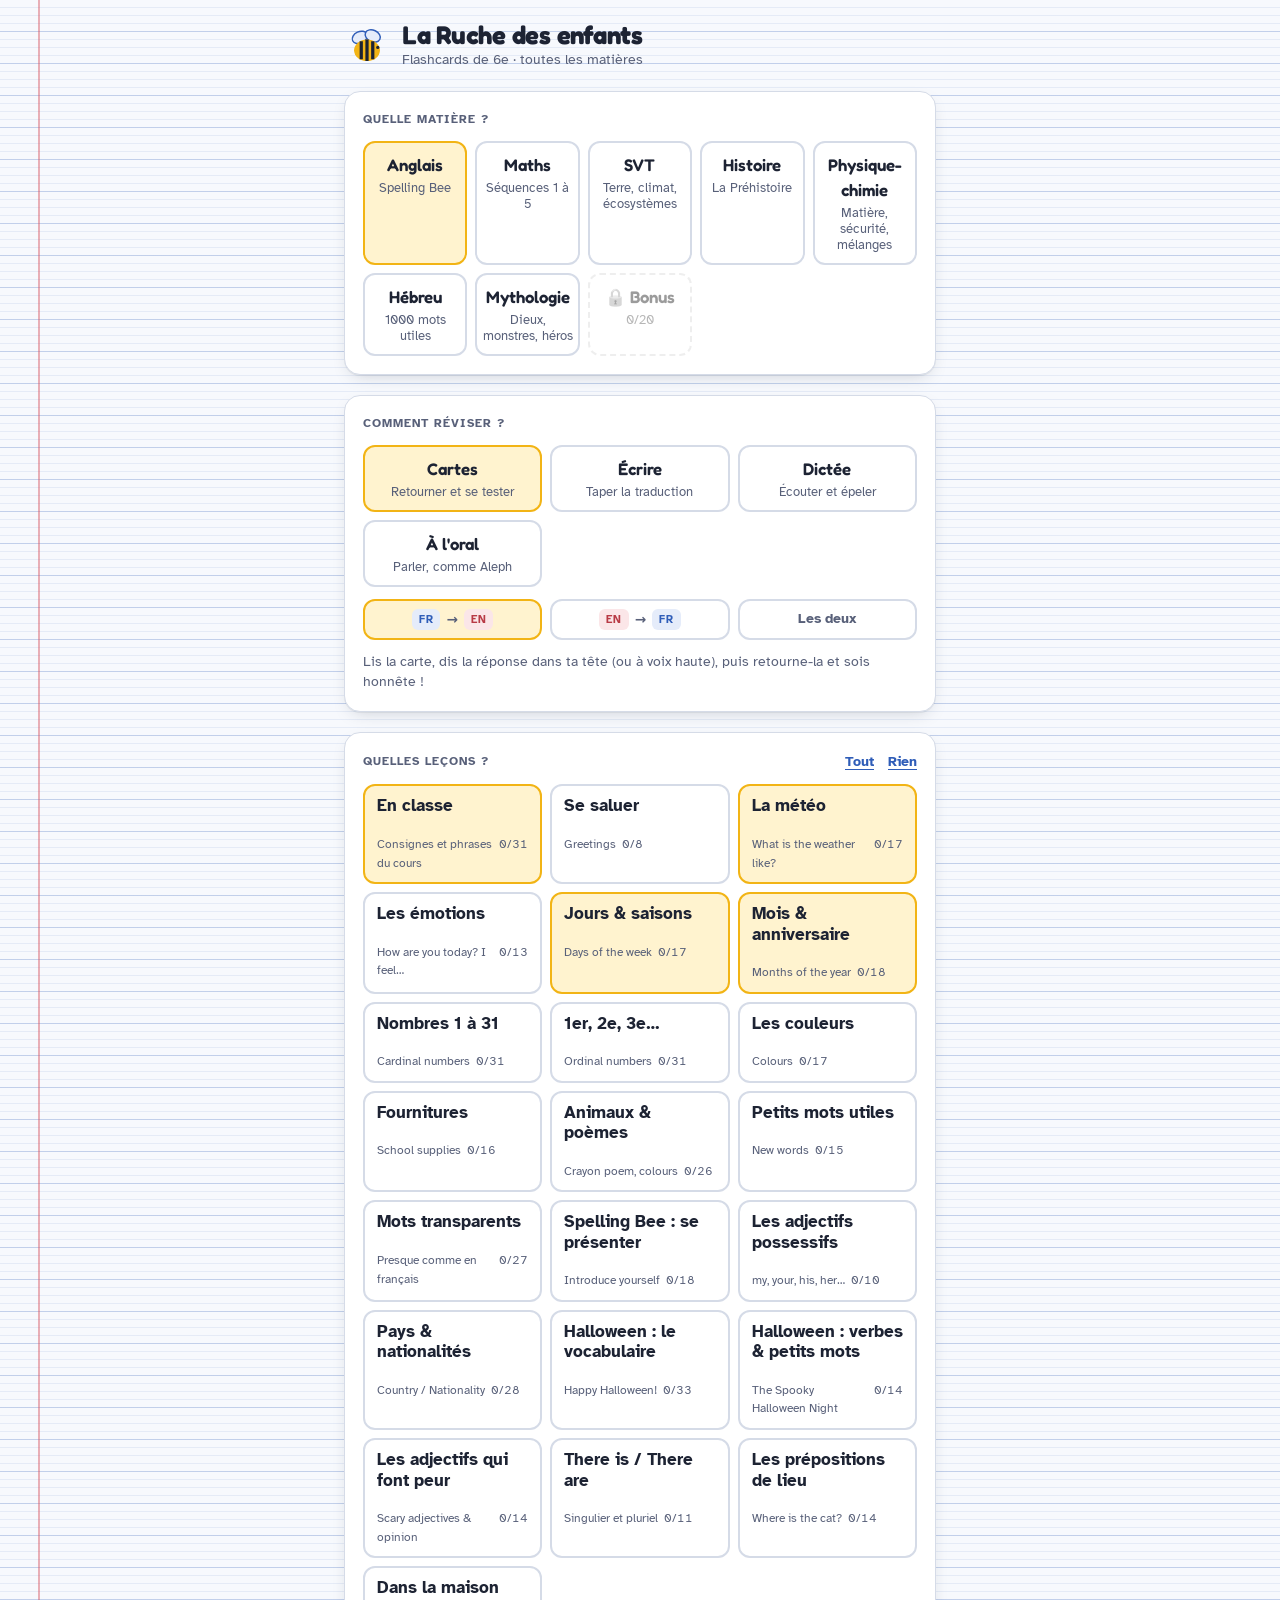
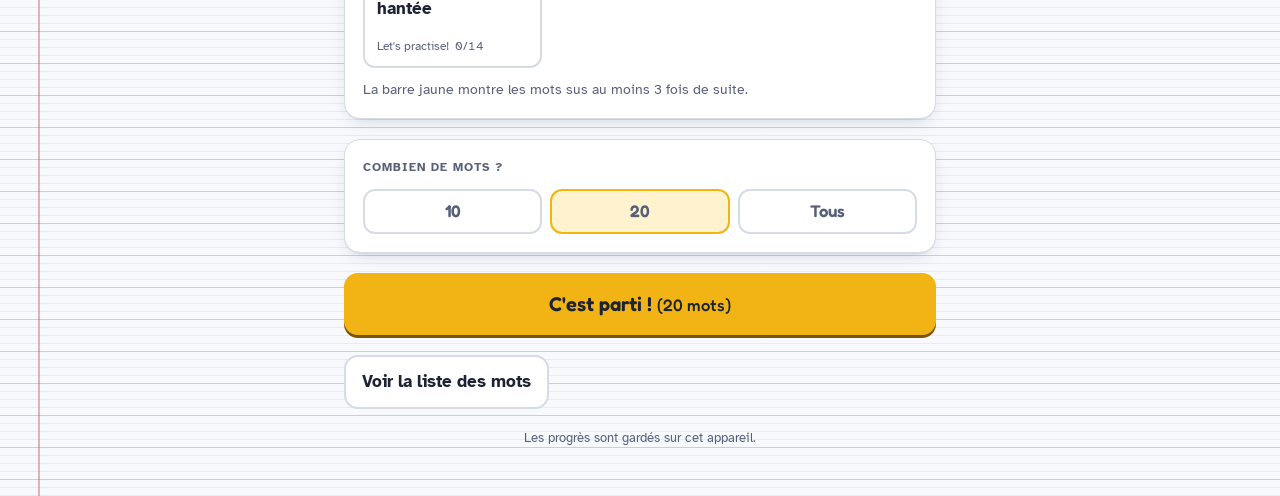
==== commit 5fef98ac: "Anglais : Spelling Bee, possessifs, nationalités, Halloween, adjectifs qui font peur, there is/are, " ====
--- a/index.html
+++ b/index.html
@@ -571,6 +571,180 @@
 le pop-corn | popcorn
 une interview | an interview
 `},
+{id:'spellingbee', nom:'Spelling Bee : se présenter', sous:'Introduce yourself', data:`
+un concours d'orthographe | a spelling bee
+un concours, une compétition | a competition | a contest
+un pays | a country
+une ville | a city | a town
+une émission, un spectacle | a show
+un collège | a middle school
+repérer, trouver | to spot | to find
+un morceau de fromage | a piece of cheese
+le titre | the title
+l'auteur | the author
+Quel âge as-tu ? | How old are you?
+J'ai onze ans. | I'm eleven years old. | I am eleven years old; I'm eleven; I am eleven
+D'où viens-tu ? | Where are you from?
+Je viens de France. | I'm from France. | I am from France
+Mon nom de famille est Nizard. | My family name is Nizard. | My surname is Nizard; My last name is Nizard
+la date de naissance | the date of birth
+Elle sait très bien épeler. | She can spell brilliantly.
+Est-ce qu'elle a une paire de ciseaux ? | Does she have a pair of scissors? | Has she got a pair of scissors?
+`},
+{id:'possessifs', nom:'Les adjectifs possessifs', sous:'my, your, his, her…', data:`
+mon, ma, mes | my
+ton, ta, tes | your
+son, sa, ses (à elle) | her
+son, sa, ses (à lui) | his
+son, sa (pour une chose, un animal) | its
+notre, nos | our
+votre, vos | your
+leur, leurs | their
+Voici Ben. Son nom de famille est Adams. | This is Ben. His family name is Adams. | This is Ben. His surname is Adams
+Voici Sofia. Elle a douze ans. | This is Sofia. She is twelve years old. | This is Sofia. She's twelve
+`},
+{id:'nationalites', nom:'Pays & nationalités', sous:'Country / Nationality', data:`
+français (la nationalité) | French
+l'Angleterre | England
+anglais (la nationalité) | English
+l'Écosse | Scotland
+écossais | Scottish
+le pays de Galles | Wales
+gallois | Welsh
+l'Irlande | Ireland
+irlandais | Irish
+l'Australie | Australia
+australien | Australian
+le Canada | Canada
+canadien | Canadian
+l'Inde | India
+indien | Indian
+l'Algérie | Algeria
+algérien | Algerian
+le Maroc | Morocco
+marocain | Moroccan
+la Colombie | Colombia
+colombien | Colombian
+la Chine | China
+chinois | Chinese
+portugais | Portuguese
+la Tunisie | Tunisia
+tunisien | Tunisian
+les États-Unis | the USA | the United States
+la Nouvelle-Zélande | New Zealand
+`},
+{id:'halloween', nom:'Halloween : le vocabulaire', sous:'Happy Halloween!', data:`
+un fantôme | a ghost
+un vampire | a vampire
+un crâne | a skull
+une chauve-souris | a bat
+des bonbons | sweets | candy
+un squelette | a skeleton
+une sorcière | a witch
+une tombe | a grave
+un diable | a devil
+une citrouille | a pumpkin
+une araignée | a spider
+un masque | a mask
+un chaudron | a cauldron
+un chapeau | a hat
+un monstre | a monster
+un rat | a rat
+un chat noir | a black cat
+le feu | fire | the fire
+une citrouille-lanterne | a Jack-o'-lantern | jack o lantern
+un hibou, une chouette | an owl
+la lune | the moon
+un loup-garou | a werewolf
+une momie | a mummy
+un cercueil | a coffin
+un balai | a broom
+un épouvantail | a scarecrow
+un zombie | a zombie
+une maison hantée | a haunted house
+un arbre | a tree
+une goutte de sang | a drop of blood
+le ciel | the sky
+le jardin | the garden
+Joyeux Halloween ! | Happy Halloween!
+`},
+{id:'halloween2', nom:'Halloween : verbes & petits mots', sous:'The Spooky Halloween Night', data:`
+hurler | to howl
+cacher | to hide
+brillant, lumineux | bright
+s'asseoir, être assis | to sit
+marcher | to walk
+dehors, à l'extérieur | outside
+lentement | slowly
+rapidement | quickly
+se détourner | to turn away
+les bras | arms
+les jambes | legs
+un escalier | stairs | the stairs
+C'est trop effrayant pour moi. | It's much too spooky for me. | It's too spooky for me; It is too spooky for me
+Le loup-garou hurle à la lune. | The werewolf howls at the moon.
+`},
+{id:'scary', nom:'Les adjectifs qui font peur', sous:'Scary adjectives & opinion', data:`
+effrayant, qui fait peur | spooky | scary
+glaçant, qui donne des frissons | chilling
+pétrifiant | petrifying
+horrifiant | horrifying
+terrifiant | terrifying
+effrayant, épouvantable | frightening | scary
+inquiétant, qui donne la chair de poule | creepy
+C'est une citrouille effrayante. | It is a scary pumpkin. | It's a scary pumpkin
+Ce sont des sorcières pétrifiantes. | They are petrifying witches. | They're petrifying witches
+je pense que | I think that | I think
+à mon avis | in my opinion
+je suppose que | I guess that | I guess
+je crois que | I believe that | I believe
+pour moi | for me
+`},
+{id:'thereis', nom:'There is / There are', sous:'Singulier et pluriel', data:`
+il y a (+ un seul) | there is
+il y a (+ plusieurs) | there are
+Il y a une sorcière. | There is a witch.
+Il y a un hibou. | There is an owl.
+Il y a deux fantômes. | There are two ghosts.
+Il y a quatre citrouilles. | There are four pumpkins.
+Il y a six chauves-souris. | There are six bats.
+Il y a trois momies. | There are three mummies.
+des sorcières | witches
+des araignées | spiders
+des masques | masks
+`},
+{id:'prepositions', nom:'Les prépositions de lieu', sous:'Where is the cat?', data:`
+à côté de | next to
+derrière | behind
+sur | on
+dans | in
+sous | under
+entre | between
+devant | in front of
+au-dessus de | above
+Le chat est dans le chaudron. | The cat is in the cauldron.
+Le chat est entre deux chaudrons. | The cat is between two cauldrons.
+La sorcière est au-dessus de l'épouvantail. | The witch is above the scarecrow.
+L'araignée est sous la table. | The spider is under the table.
+Il y a des fantômes derrière la maison. | There are ghosts behind the house.
+La boîte est devant l'horloge. | The box is in front of the clock.
+`},
+{id:'maisonhantee', nom:'Dans la maison hantée', sous:'Let\'s practise!', data:`
+un fauteuil | an armchair
+une étagère | a shelf
+une horloge | a clock
+une cheminée | a fireplace
+un mur | a wall
+des bougies | candles
+un rideau | a curtain
+un placard | a cupboard
+un coin | a corner
+une boîte | a box
+un hall d'entrée | a hall
+un couloir | a passage | a corridor
+une fenêtre | a window
+une porte | a door
+`},
 ];
 
 THEMES.forEach(t => t.subject = 'anglais');
@@ -703,6 +877,37 @@
 Calcule astucieusement 18,4 + 13 + 1,6 + 47. | On regroupe : **(18,4 + 1,6) + (13 + 47) = 20 + 60 = 80**.
 Que vaut a + 0 ? | **a + 0 = 0 + a = a**. Ex. : 5 + 0 = 0 + 5 = 5.
 Comment appelle-t-on 0 dans l'addition ? | L'**élément neutre** de l'addition.
+`},
+{id:'m-s5-soustraction', subject:'maths', nom:'Séq. 5 · Soustraction des décimaux', sous:'Différence, termes', data:`
+Qu'est-ce que la soustraction ? | L'opération qui fait correspondre à deux nombres a et b **leur différence a − b**.
+Comment s'appellent a et b dans la différence a − b ? | Les **termes** de la différence.
+Comment s'écrit la différence de 17 et de 7 ? | **17 − 7**, qui est égale à **10**.
+La soustraction est-elle commutative ou associative ? | **Ni l'un ni l'autre** ! Ex. : 6 − 4 = 2, mais on ne peut pas faire 4 − 6.
+Quel est le résultat d'une addition ? D'une soustraction ? | Une **somme** pour l'addition, une **différence** pour la soustraction.
+`},
+{id:'m-s5-calculer', subject:'maths', nom:'Séq. 5 · Calculer une somme, une différence', sous:'Poser, calcul mental', data:`
+Quelles sont les façons de calculer une somme ou une différence ? | **Poser l'opération**, utiliser une **calculatrice**, ou parfois **calculer de tête**.
+Que faut-il faire pour poser une addition ou une soustraction de décimaux ? | **Aligner les virgules** les unes sous les autres (et compléter avec des **zéros** si besoin).
+Pose et calcule 56,4 + 97,3. | **153,7**.
+Pose et calcule 408,2 − 29,73. | On écrit 408,20 − 29,73 = **378,47**.
+Qu'est-ce que la compensation ? Calcule 39 + 24. | On remplace 39 par 40, puis on enlève 1 : (40 + 24) − 1 = 64 − 1 = **63**.
+Calcule 8,6 + 7,8 en séparant parties entières et parties décimales. | (8 + 7) + (0,6 + 0,8) = 15 + 1,4 = **16,4**.
+Calcule de tête 7 − 0,3. | **6,7** (et pas 7,3 ni 6,3 !).
+`},
+{id:'m-s5-grandeur', subject:'maths', nom:'Séq. 5 · Ordre de grandeur', sous:'Estimer, contrôler', data:`
+À quoi sert un ordre de grandeur d'une somme ou d'une différence ? | Il donne une **estimation** du résultat : il permet d'**anticiper** ou de **contrôler** un résultat.
+Donne un ordre de grandeur de 106,39 + 495,847. | **100 + 500 = 600**. (La valeur exacte est 602,237.)
+Donne un ordre de grandeur de 994,32 − 102,7. | **1 000 − 100 = 900**. (La valeur exacte est 891,62.)
+Quel symbole veut dire « environ égal à » ? | **≈** (par exemple 106,39 ≈ 100).
+`},
+{id:'m-s5-multiplication', subject:'maths', nom:'Séq. 5 · La multiplication', sous:'Produit, facteurs, propriétés', data:`
+Qu'est-ce que la multiplication ? | L'opération qui fait correspondre à deux nombres a et b **leur produit a × b**.
+Comment s'appellent a et b dans le produit a × b ? | Les **facteurs** du produit.
+Comment s'écrit le produit de 5 par 6 ? | **5 × 6**, qui est égal à **30**.
+Que veut dire « la multiplication est commutative » ? | On peut **changer l'ordre des facteurs** : **a × b = b × a**. ¶ Ex. : 10 × 5 = 5 × 10 = 50.
+Que veut dire « la multiplication est associative » ? | On peut **regrouper les facteurs** comme on veut : **(a × b) × c = a × (b × c) = a × b × c**.
+Vérifie que (3 × 2) × 4 = 3 × (2 × 4). | (3 × 2) × 4 = 6 × 4 = **24** et 3 × (2 × 4) = 3 × 8 = **24**.
+Calcule astucieusement 2 × 7,3 × 5. | (2 × 5) × 7,3 = 10 × 7,3 = **73**.
 `},
 {id:'s-conditions', subject:'svt', nom:'Les conditions de la vie', sous:'La Terre, planète habitée', data:`
 Quelles planètes du système solaire sont gazeuses ? | **Jupiter, Saturne, Uranus et Neptune** : elles n'ont **pas de sol**.
@@ -3122,12 +3327,42 @@
 
 /* ---------- Comparaison des réponses ---------- */
 const NUMS = 'zero one two three four five six seven eight nine ten eleven twelve thirteen fourteen fifteen sixteen seventeen eighteen nineteen twenty'.split(' ');
-const TENS = { 30: 'thirty', 40: 'forty', 50: 'fifty', 60: 'sixty', 70: 'seventy', 80: 'eighty', 90: 'ninety', 100: 'one hundred' };
+const TENS = { 20: 'twenty', 30: 'thirty', 40: 'forty', 50: 'fifty', 60: 'sixty', 70: 'seventy', 80: 'eighty', 90: 'ninety', 100: 'one hundred' };
 const numWord = n => n <= 20 ? NUMS[n] : TENS[n] || (n < 100 && TENS[n - n % 10] ? TENS[n - n % 10] + ' ' + NUMS[n % 10] : String(n));
 const ORD = { '1st': 'first', '2nd': 'second', '3rd': 'third', '4th': 'fourth', '5th': 'fifth' };
-const normEn = s => s.toLowerCase().replace(/[’‘`]/g, "'").replace(/\b(\d+(st|nd|rd|th))\b/g, m => ORD[m] || m)
-  .replace(/\b\d+\b/g, m => numWord(+m)).replace(/\.\.\.|…/g, ' ').replace(/\([^)]*\)/g, ' ')
-  .replace(/[?!.,:;"«»\-]/g, ' ').replace(/\b(a|an|the|to)\b/g, ' ').replace(/\s+/g, ' ').trim();
+// synonymes acceptés : une réponse juste avec un autre mot correct est validée (absent / missing…)
+const SYN = [
+  ['absent', 'missing', 'away'], ['pupils', 'students', 'kids', 'children'], ['pupil', 'student', 'kid', 'child'],
+  ['hello', 'hi', 'hey'], ['goodbye', 'bye'], ['happy', 'glad', 'pleased'], ['sad', 'unhappy'], ['angry', 'mad', 'cross', 'furious'],
+  ['sick', 'ill', 'unwell'], ['silly', 'stupid', 'dumb', 'foolish'], ['crazy', 'mad', 'nuts'], ['nervous', 'stressed', 'anxious', 'worried'],
+  ['excited', 'thrilled'], ['confused', 'lost'], ['tired', 'exhausted'], ['sleepy', 'drowsy'], ['scared', 'afraid', 'frightened'],
+  ['big', 'large', 'huge'], ['small', 'little', 'tiny'], ['easy', 'simple'], ['maybe', 'perhaps'], ['however', 'but'],
+  ['opposite', 'contrary'], ['register', 'attendance', 'roll'], ['take', 'call', 'do'], ['throw', 'toss', 'chuck'], ['hand', 'give', 'pass'],
+  ['put', 'place', 'set'], ['highlight', 'highlighter'], ['circle', 'ring'], ['greet', 'welcome'], ['remember', 'recall'],
+  ['colour', 'color'], ['grey', 'gray'], ['favourite', 'favorite'], ['theatre', 'theater'], ['autumn', 'fall'],
+  ['eraser', 'rubber'], ['bicycle', 'bike'], ['schoolbag', 'backpack', 'rucksack', 'satchel', 'bag'], ['sharpener', 'pencil sharpener'],
+  ['bottle', 'flask'], ['house', 'home'], ['ocean', 'sea'], ['coach', 'trainer'], ['biscuit', 'cookie'], ['jelly', 'jello'],
+  ['mum', 'mom', 'mummy', 'mommy'], ['maths', 'math'], ['film', 'movie'], ['sweets', 'candy'], ['holiday', 'vacation'],
+  ['shop', 'store'], ['absurd', 'ridiculous'], ['ghost', 'spirit'], ['cold', 'chilly'], ['warm', 'mild'], ['stormy', 'thundery'],
+  ['rainy', 'wet'], ['tall', 'high'], ['fun', 'funny'], ['position', 'place'], ['order', 'sequence'],
+  ['many', 'several'], ['nobody', 'noone'], ['homework', 'homeworks']
+];
+const SYNW = {};
+SYN.forEach((g, i) => g.forEach(w => (SYNW[w] = SYNW[w] || []).push(i)));
+const same = (a, b) => a === b || (SYNW[a] && SYNW[b] && SYNW[a].some(i => SYNW[b].includes(i)));
+// formes équivalentes : contractions et petites expressions
+// contractions (avec ou sans apostrophe, le téléphone l'oublie souvent) et petites expressions équivalentes
+const PHR = [[/\bwon'?t\b/g, 'will not'], [/\bcan'?t\b|\bcannot\b/g, 'can not'], [/n't\b/g, ' not'], [/\b(do|does|did|is|are|was|were|could|would|should|have|has|had|must)nt\b/g, '$1 not'], [/\bi'?m\b/g, 'i am'], [/'re\b/g, ' are'],
+  [/'ll\b/g, ' will'], [/'ve\b/g, ' have'], [/'d\b/g, ' would'], [/\b(what|who|it|that|there|where|how|he|she|here)'s\b/g, '$1 is'],
+  [/\bits\b/g, 'it is'], [/\bive\b/g, 'i have'], [/\byoure\b/g, 'you are'], [/\btheyre\b/g, 'they are'], [/\b(that|what|there|here|whos)s\b/g, '$1 is'],
+  [/\b(we|you|they)ve\b/g, '$1 have'],   [/\bno one\b|\bno-one\b/g, 'nobody'], [/\ba lot of\b|\blots of\b/g, 'many'], [/\bschool bag\b/g, 'schoolbag'],
+  [/\bpencil sharpener\b/g, 'sharpener'], [/\bgive out\b|\bpass out\b|\bhand around\b/g, 'hand out'], [/\bnot here\b/g, 'absent'], [/\bhow come\b/g, 'why']];
+const normEn = s => PHR.reduce((t, [re, to]) => t.replace(re, to), s.toLowerCase().replace(/[’‘`]/g, "'").replace(/\([^)]*\)/g, ' '))
+  .replace(/\b(\d+(st|nd|rd|th))\b/g, m => ORD[m] || m).replace(/\b\d+\b/g, m => numWord(+m)).replace(/\.\.\.|…/g, ' ')
+  .replace(/'s\b/g, '').replace(/[?!.,:;"«»'\-–—\/]/g, ' ').replace(/\b(okay|ok)\b/g, 'ok').replace(/\b(a|an|the|to)\b/g, ' ')
+  // orthographe britannique / américaine : colour/color, theatre/theater, -ise/-ize
+  .replace(/our\b/g, 'or').replace(/tre\b/g, 'ter').replace(/is(e|ed|es|ing)\b/g, 'iz$1')
+  .replace(/\s+/g, ' ').trim();
 const normFr = s => s.toLowerCase().normalize('NFD').replace(/[̀-ͯ]/g, '').replace(/\([^)]*\)/g, ' ')
   .replace(/[?!.,:;"«»…'’\-]/g, ' ').replace(/\b(le|la|les|l|un|une|des|du|de|d)\b/g, ' ').replace(/\s+/g, ' ').trim();
 function lev(a, b) {
@@ -3136,31 +3371,56 @@
   for (let i = 1; i <= m; i++) { const cur = [i]; for (let j = 1; j <= n; j++) cur[j] = Math.min(prev[j] + 1, cur[j - 1] + 1, prev[j - 1] + (a[i - 1] === b[j - 1] ? 0 : 1)); prev = cur; }
   return prev[n];
 }
+// comparaison « à l'oreille » : la reconnaissance confond les mots qui se prononcent pareil (right / write, four / for…)
+const enSound = w => w.replace(/^kn/, 'n').replace(/^wr/, 'r').replace(/mb$/, 'm').replace(/ph/g, 'f').replace(/gh/g, '')
+  .replace(/ck/g, 'k').replace(/c(?=[eiy])/g, 's').replace(/c/g, 'k').replace(/q/g, 'k').replace(/x/g, 'ks').replace(/z/g, 's')
+  .replace(/(.{2,})e$/, '$1').replace(/[aeiouy]+/g, 'a').replace(/(.)\1+/g, '$1');
+let sndLang = 'en';
+const snd = w => (sndLang === 'en' ? enSound(w) : w);
 const ratio = (a, b) => 1 - lev(a, b) / Math.max(a.length, b.length, 1);
-const wordOk = (w, e) => w === e || (e.length > 3 && ratio(w, e) >= 0.75);
+function wordOk(w, e) {
+  if (w === e || same(w, e)) return true;
+  if (e.length <= 2) return false;
+  if (e.length >= 4 && snd(w) === snd(e)) return true;
+  // petites fautes de transcription, seulement sur les mots assez longs (cold ≠ gold, sad ≠ mad)
+  return e.length >= 5 && (ratio(w, e) >= 0.75 || (snd(e).length >= 6 && ratio(snd(w), snd(e)) >= 0.8));
+}
 function close(said, exp) {
   if (!said || !exp) return false;
   const ew = exp.split(' ').filter(Boolean);
   if (ew.length >= 2) {
-    // phrases : chaque mot attendu doit être dit (petites fautes tolérées sur les mots longs)
-    const sw = said.split(' ').filter(Boolean), joined = said.replace(/ /g, '');
-    return ew.every(e => sw.some(w => wordOk(w, e)) || (e.length >= 4 && joined.includes(e)));
+    // mots collés ou coupés autrement (« schoolbag » / « school bag ») : on compare sans les espaces
+    const sj = said.replace(/ /g, ''), ej = exp.replace(/ /g, '');
+    if (sj.includes(ej) || (ej.length >= 12 && ratio(sj, ej) >= 0.9)) return true;
+    // phrases : chaque mot attendu doit être dit, dans l'ordre (des mots en trop autour sont tolérés)
+    const sw = said.split(' ').filter(Boolean);
+    let pos = 0;
+    for (const e of ew) {
+      let k = sw.findIndex((w, i) => i >= pos && wordOk(w, e));
+      if (k < 0 && e.length >= 4) for (let i = pos; i < sw.length && k < 0; i++) if (sw.slice(i).join('').startsWith(e) || sw[i].includes(e)) k = i;
+      if (k < 0) return false;
+      pos = k + 1;
+    }
+    return true;
   }
   const a = said.replace(/ /g, ''), b = exp.replace(/ /g, '');
   if (a === b || said.split(' ').some(w => wordOk(w, exp))) return true;
-  return b.length > 4 && ratio(a, b) >= 0.8;
+  if (b.length >= 4 && (a.includes(b) || (snd(b).length >= 3 && snd(a) === snd(b)))) return true;
+  return b.length >= 6 && ratio(a, b) >= 0.8;
 }
 function expectedOptions(c, lang) {
   if (lang === 'en') return [c.en, ...c.alt].flatMap(x => x.split('/')).map(normEn).filter(Boolean);
   return c.fr.replace(/\([^)]*\)/g, ' ').split(/,|\/| ou /).map(normFr).filter(x => x.length > 1).concat([normFr(c.fr)]);
 }
+window.oralJudge = (alts, c, lang) => judge(alts, c, lang); window.oralNorm = s => normEn(s);
 function judge(alts, c, lang) {
   const opts = expectedOptions(c, lang);
+  sndLang = lang;
   return alts.some(raw => { const s = lang === 'en' ? normEn(raw) : normFr(raw); return opts.some(o => close(s, o)); });
 }
-const isDontKnow = s => /don'?t know|dont know|no idea|skip|sais pas|passe/i.test(s);
-const isRepeat = s => /\bagain\b|repeat|encore|répète/i.test(s);
-const isStop = s => /^(stop|pause|arrête|arrete)$/i.test(s.trim().replace(/[.!]/g, ''));
+const isDontKnow = s => /(don'?t|do not) know|dont know|no idea|not sure|skip|sais pas|j'en sais rien|aucune idée/i.test(s);
+const isRepeat = s => /\bagain\b|repeat|pardon|encore|répète/i.test(s);
+const isStop = s => /^(stop|pause|arrête|arrete|arrêter)$/i.test(s.trim().replace(/[.!]/g, '')) || /(^| )stop( |$)/i.test(s.toLowerCase().trim());
 
 /* ---------- Voix ---------- */
 const synth = window.speechSynthesis;
@@ -3251,8 +3511,12 @@
       };
       r.onspeechstart = () => meter.speaking();
       r.onspeechend = () => meter.quiet();
-      r.onerror = e => { lastErr = e.error; if (['not-allowed', 'service-not-allowed', 'language-not-supported', 'network', 'audio-capture'].includes(e.error)) finish({ error: e.error }); };
+      r.onerror = e => { lastErr = e.error;
+        if (['not-allowed', 'service-not-allowed', 'language-not-supported', 'network', 'audio-capture'].includes(e.error)) finish({ error: e.error }); };
       r.onend = () => { if (!finished && Date.now() - t0 < ms - 400) setTimeout(startOne, 30); };
+      // iPhone : redonner le type « lecture + enregistrement » juste avant d'écouter pousse iOS à prendre le micro
+      // des oreillettes / du kit Bluetooth branché, au lieu de celui du téléphone (astuce relevée dans le suivi de bugs WebKit)
+      if (IOS && navigator.audioSession) { try { navigator.audioSession.type = 'auto'; navigator.audioSession.type = 'play-and-record'; } catch (e) {} }
       try { r.start(); } catch (e) { finish({ error: 'start' }); }
     }
     startOne(); meter.start();
@@ -3387,12 +3651,14 @@
   if (S && S.paused) { S.paused = false; const r = S.resume; S.resume = null; r && r(); return; }
   if ($('card').classList.contains('o-revealed') && e.target.closest('#card')) $('card').classList.toggle('o-flipped');
 });
+let btStream = null;
 async function stopSession(msg) {
   if (!S) return;
   S.on = false; const r = S.resume; S.resume = null; r && r();
   try { rec && rec.abort(); } catch (e) {}
   synth && synth.cancel();
   try { wake && wake.release(); } catch (e) {} wake = null;
+  if (btStream) { btStream.getTracks().forEach(t => t.stop()); btStream = null; }
   S = null; $('oralDrive').hidden = true; document.body.style.overflow = ''; save(); home();
   if (msg) setTimeout(() => alert(msg), 50);
 }
@@ -3400,7 +3666,8 @@
 window.startOral = async function (themes, dir, len) {
   st.prefs.themes = themes; st.prefs.dir = dir === 'en-fr' ? 'en-fr' : 'fr-en'; st.prefs.len = len || 0; saveO();
   if (!SR) { alert("La reconnaissance vocale n'est pas disponible sur ce navigateur. Utilise Chrome sur Android, ou Safari sur iPhone."); return; }
-  if (IOS && navigator.standalone) { alert("Sur iPhone, l'oral ne marche que dans Safari : depuis l'icône de l'écran d'accueil, Apple coupe le micro. Ouvre onizard.github.io/ruche dans Safari."); return; }
+  // iPhone : le micro marche depuis l'icône de l'écran d'accueil, pas dans Safari (constaté par Olivier, nov. 2026) : on prévient, sans bloquer
+  if (IOS && !navigator.standalone) { let seen = false; try { seen = sessionStorage.getItem('iosTip'); sessionStorage.setItem('iosTip', 1); } catch (e) {} if (!seen) alert("Sur iPhone, l'oral marche depuis l'icône de l'écran d'accueil, pas dans Safari : touchez Partager puis « Sur l'écran d'accueil », et ouvrez l'appli depuis l'icône."); }
   pickVoices();
   if (IOS && navigator.audioSession) { try { navigator.audioSession.type = 'play-and-record'; } catch (e) {} }
   if (synth) { try { const u0 = new SpeechSynthesisUtterance(' '); u0.volume = 0; u0.lang = 'fr-FR'; synth.speak(u0); } catch (e) {} }
